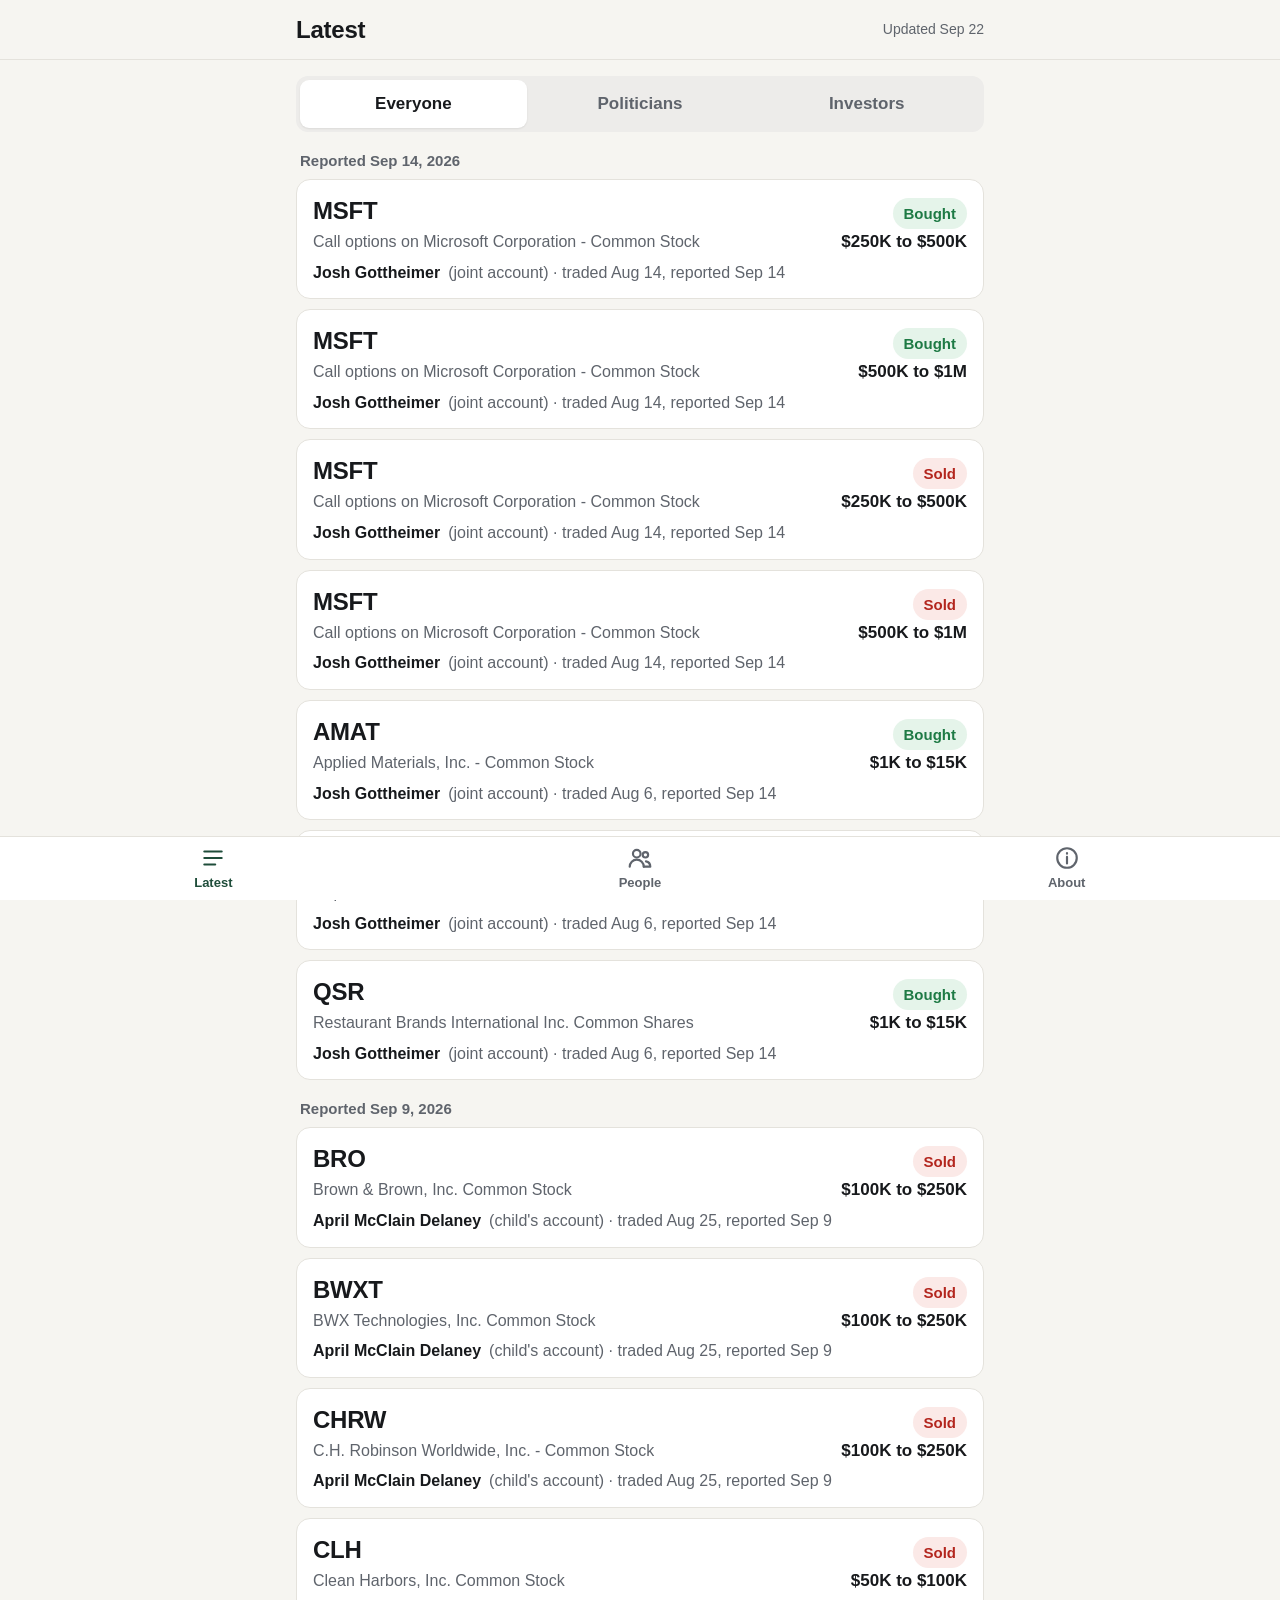
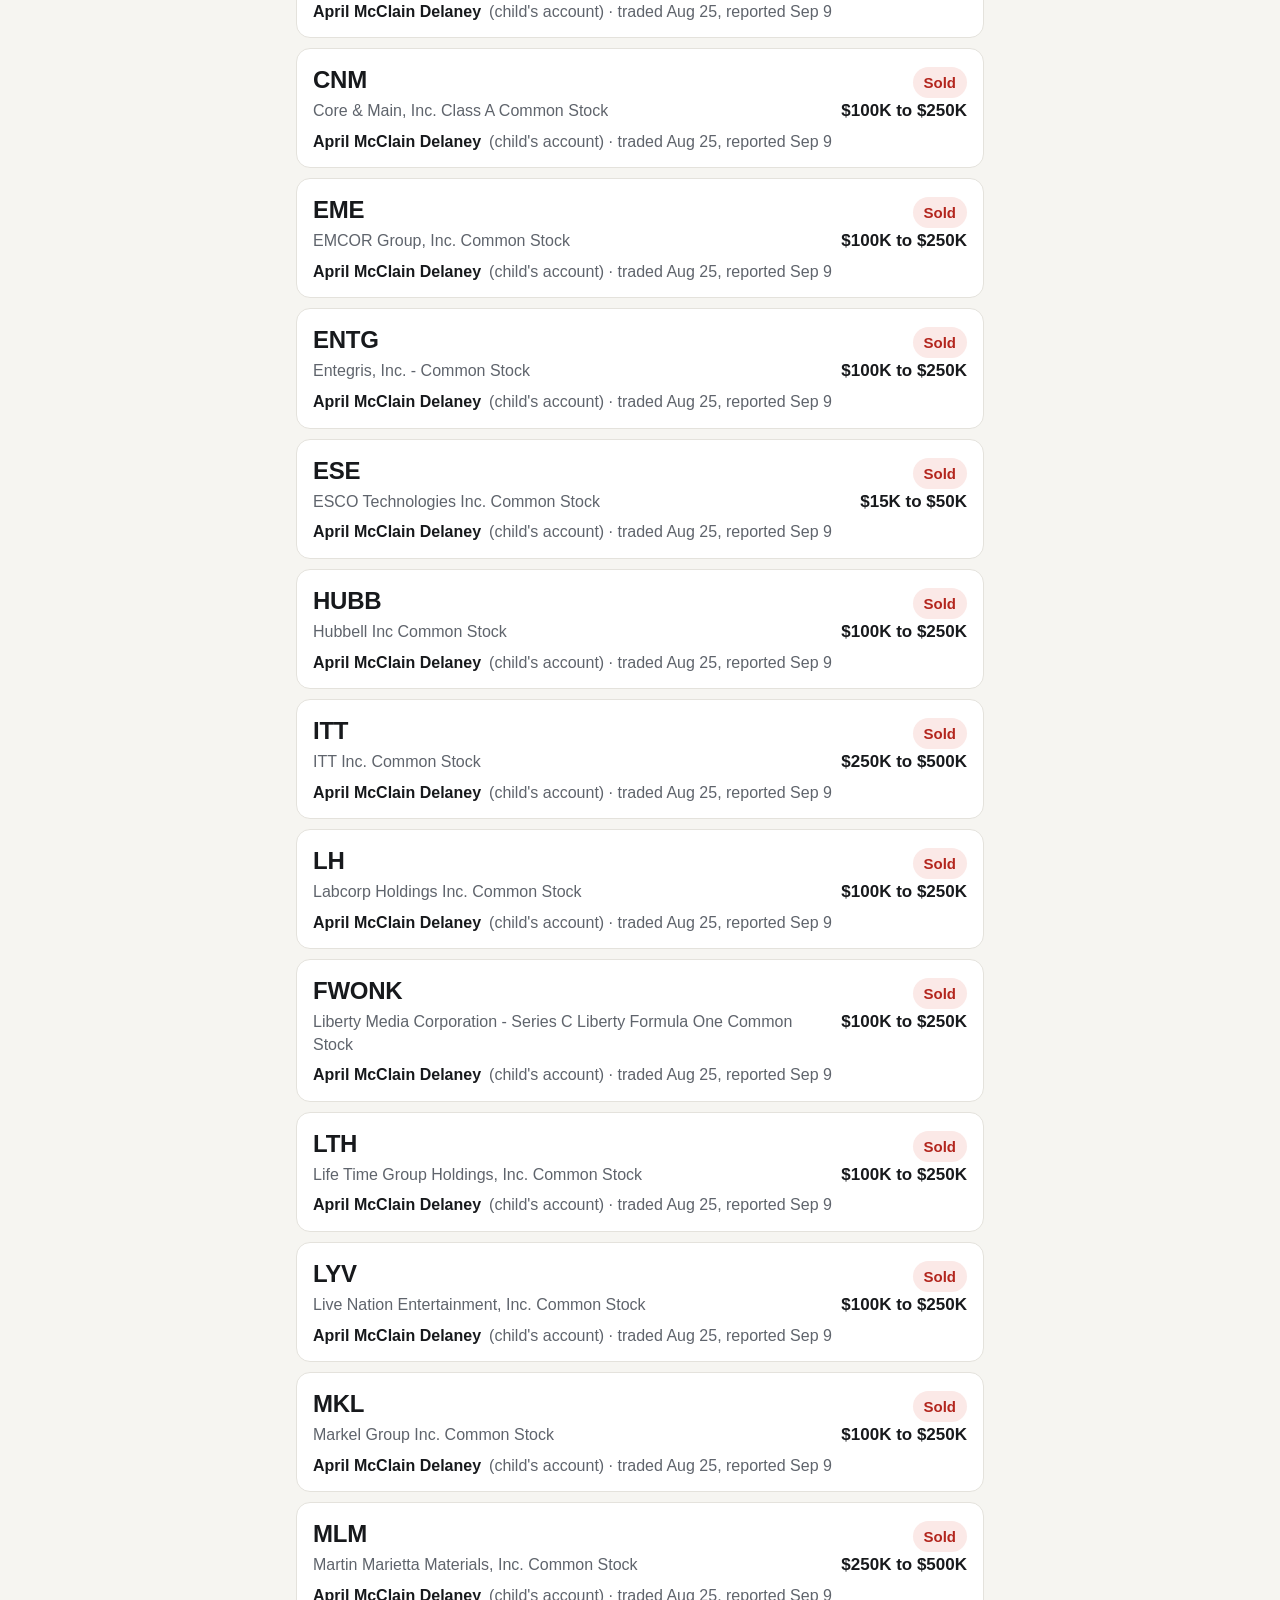
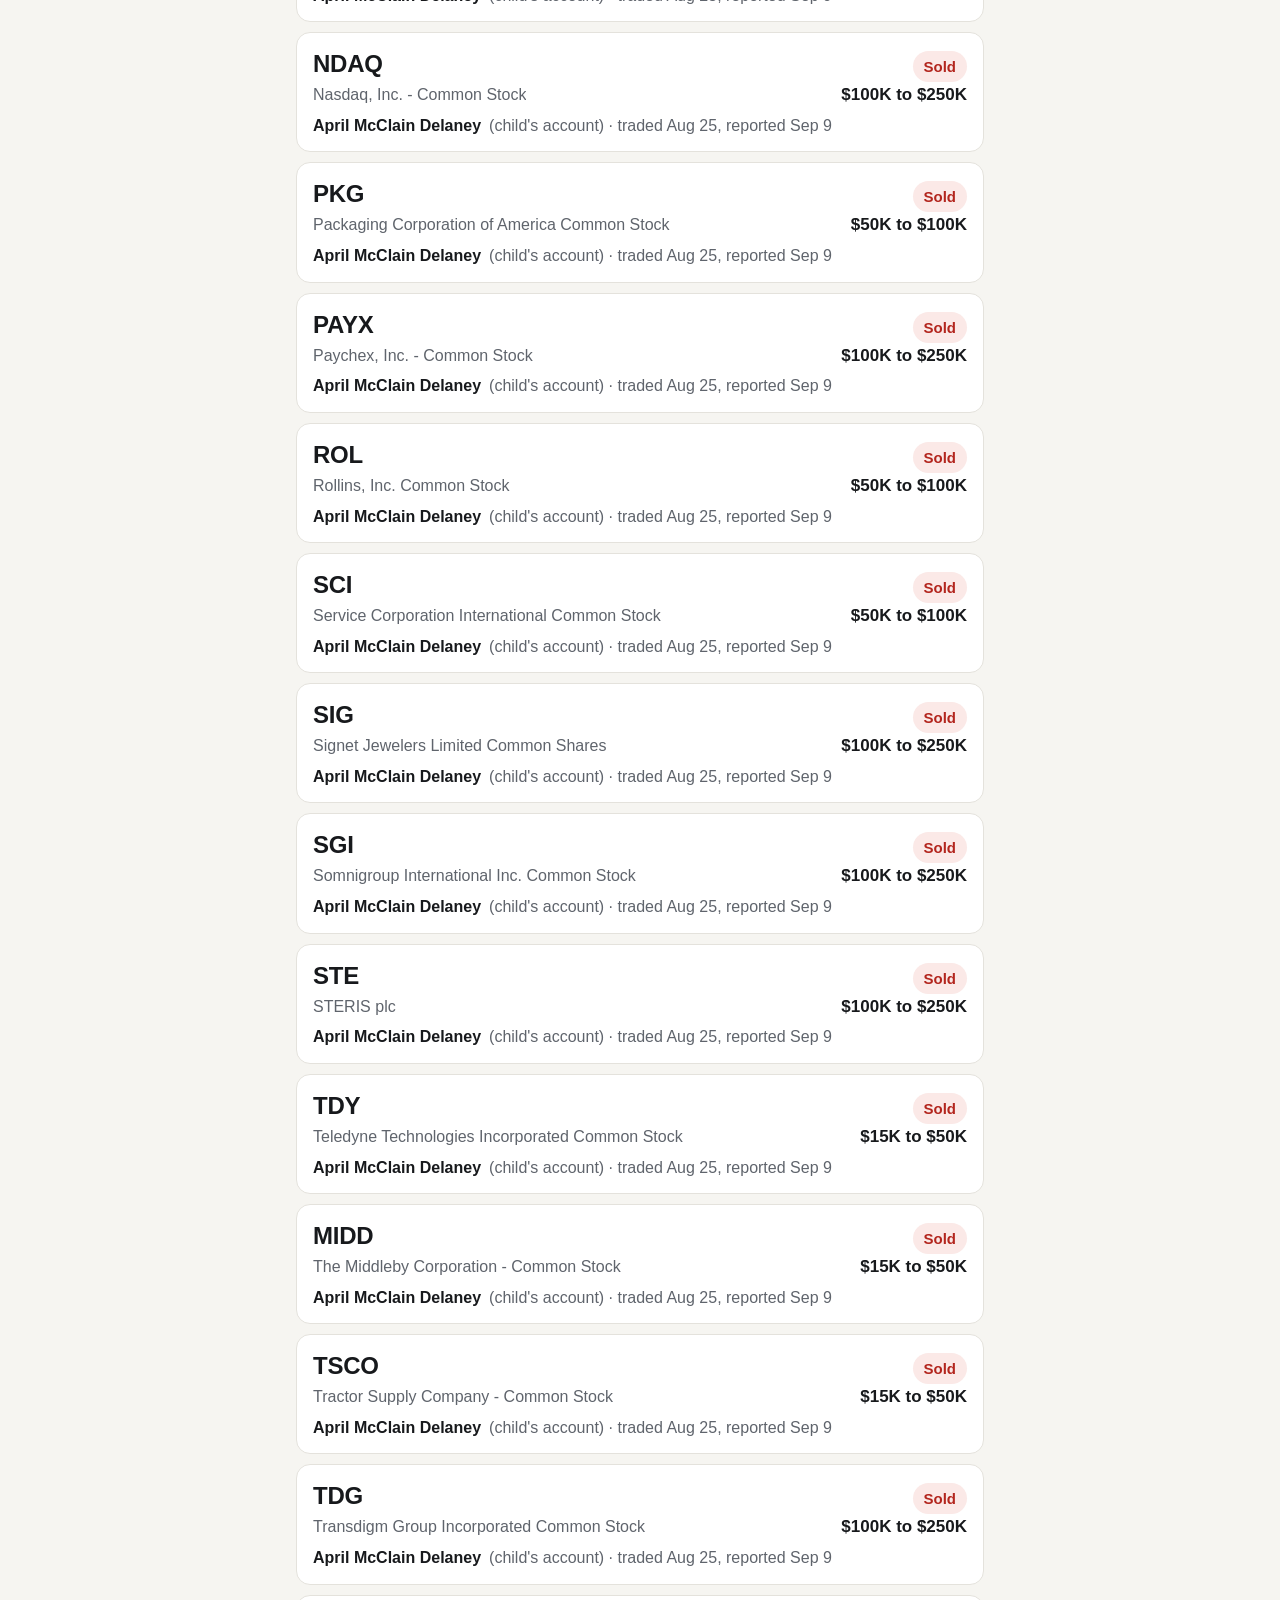
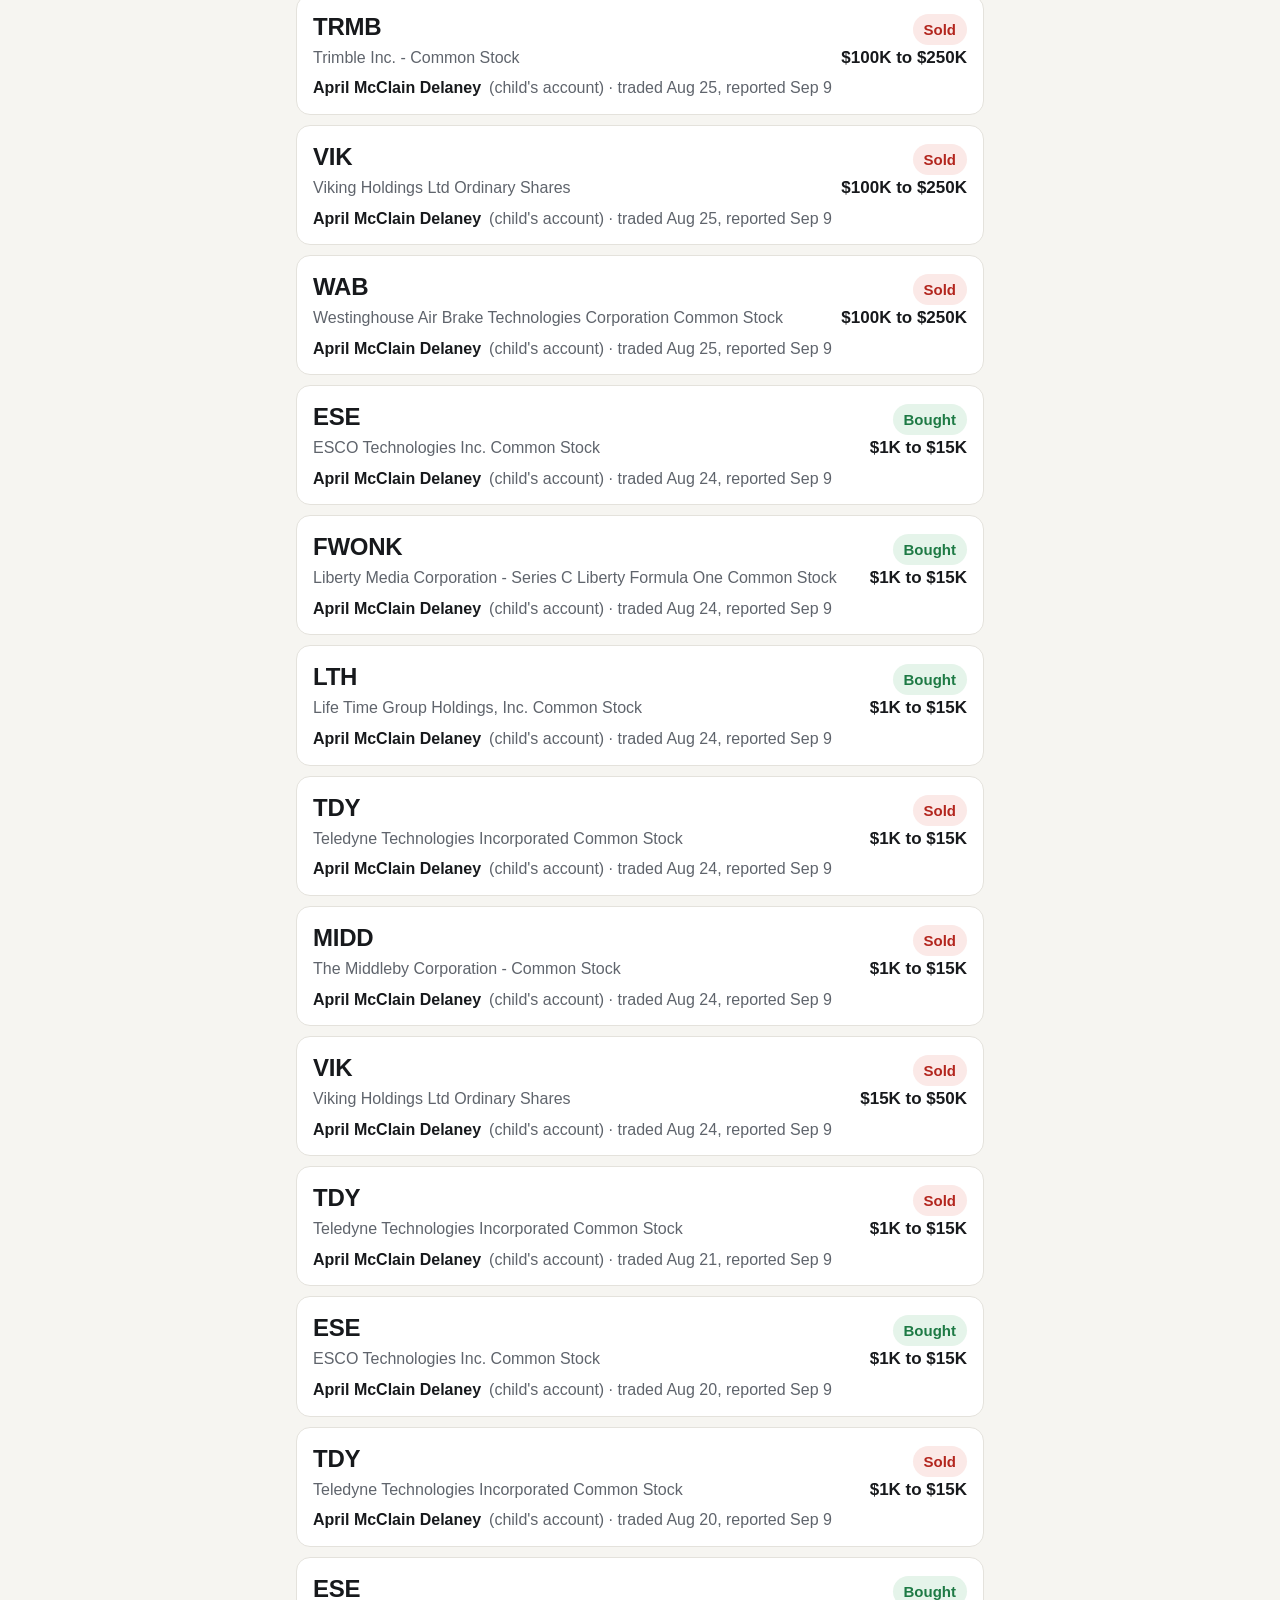
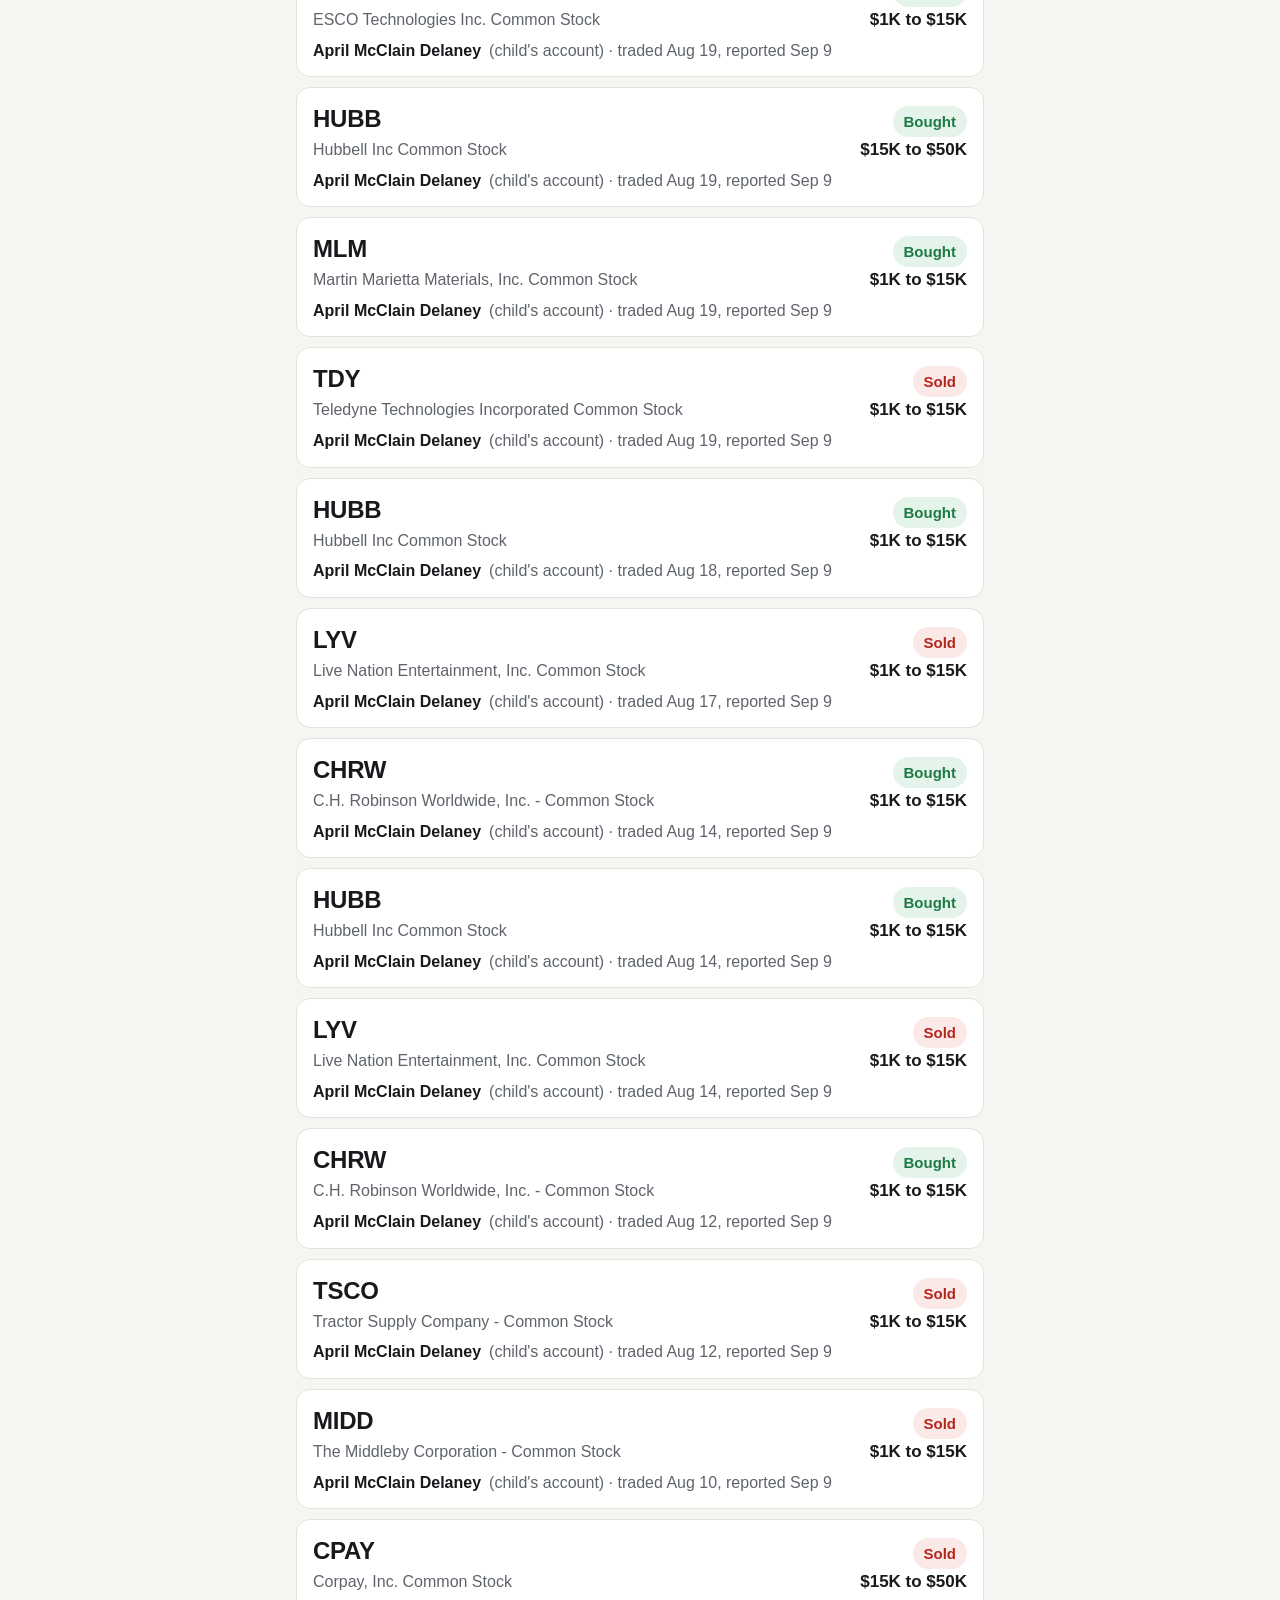
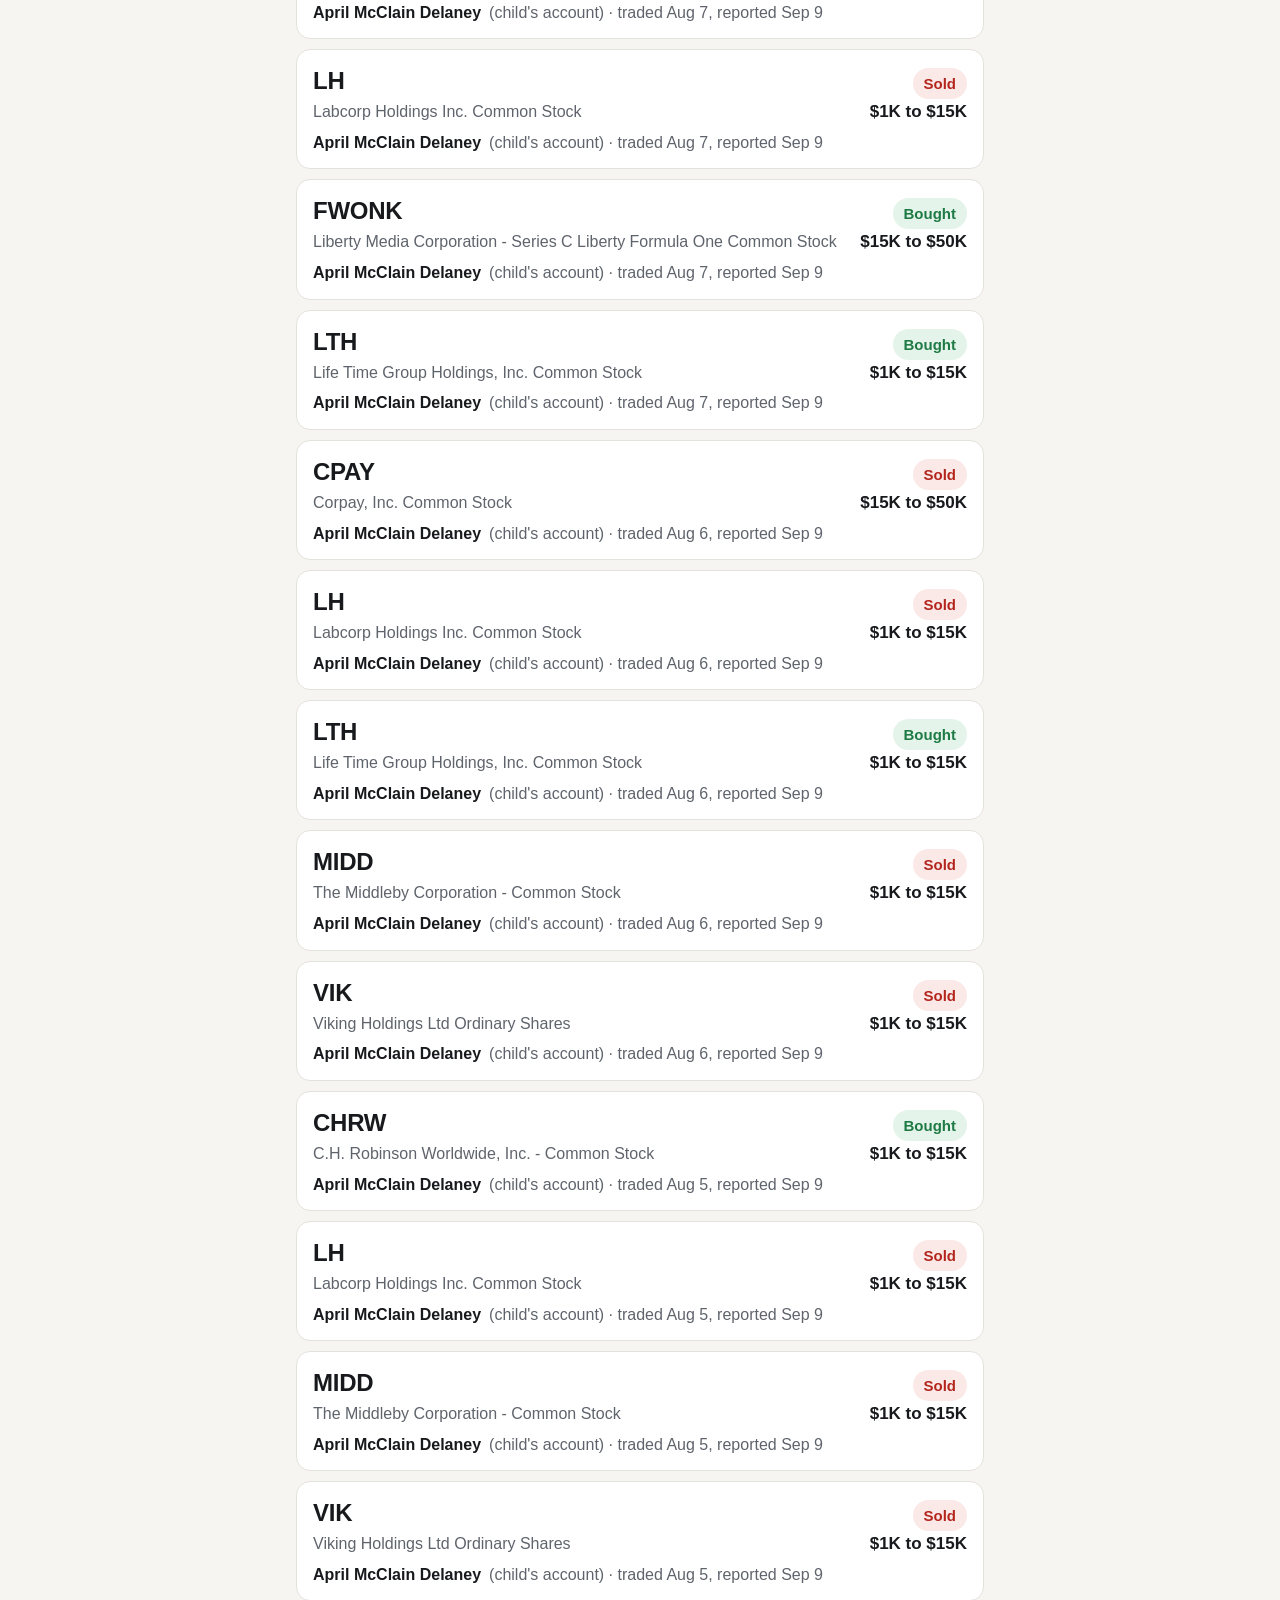
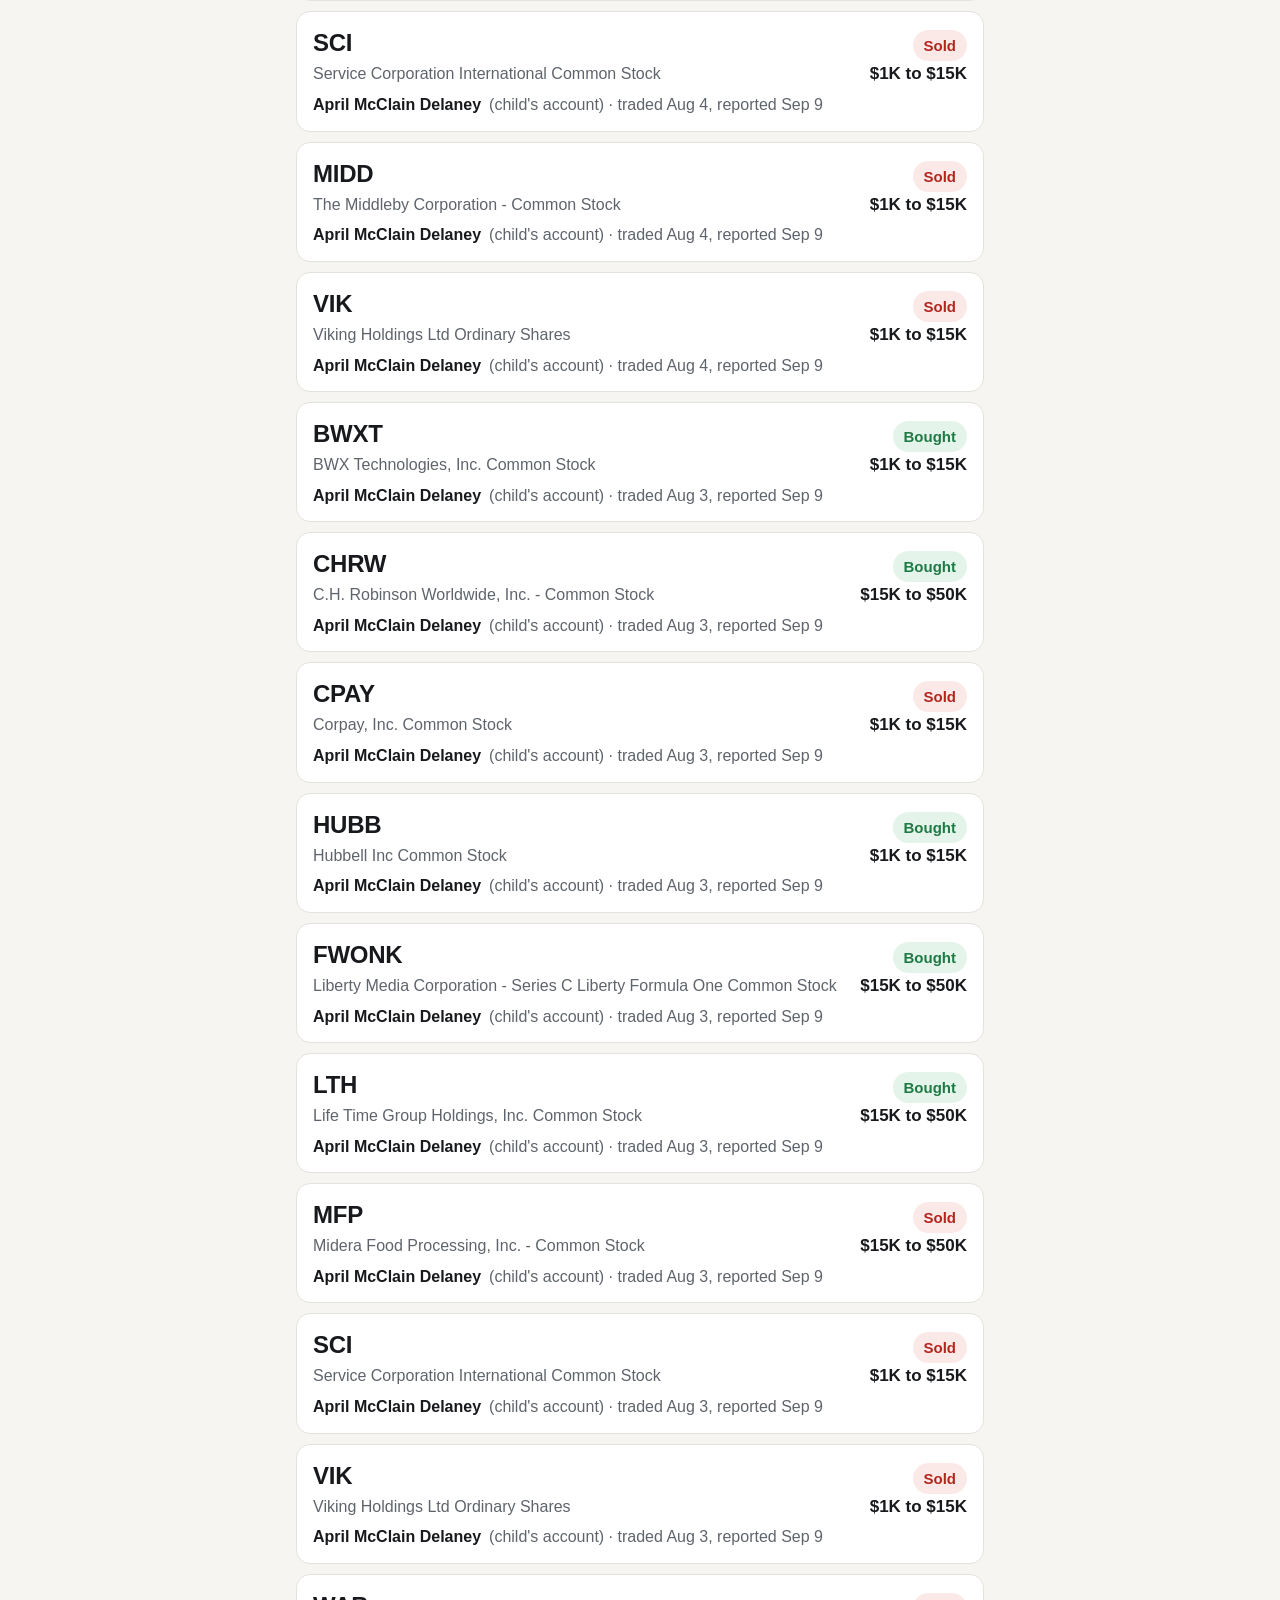
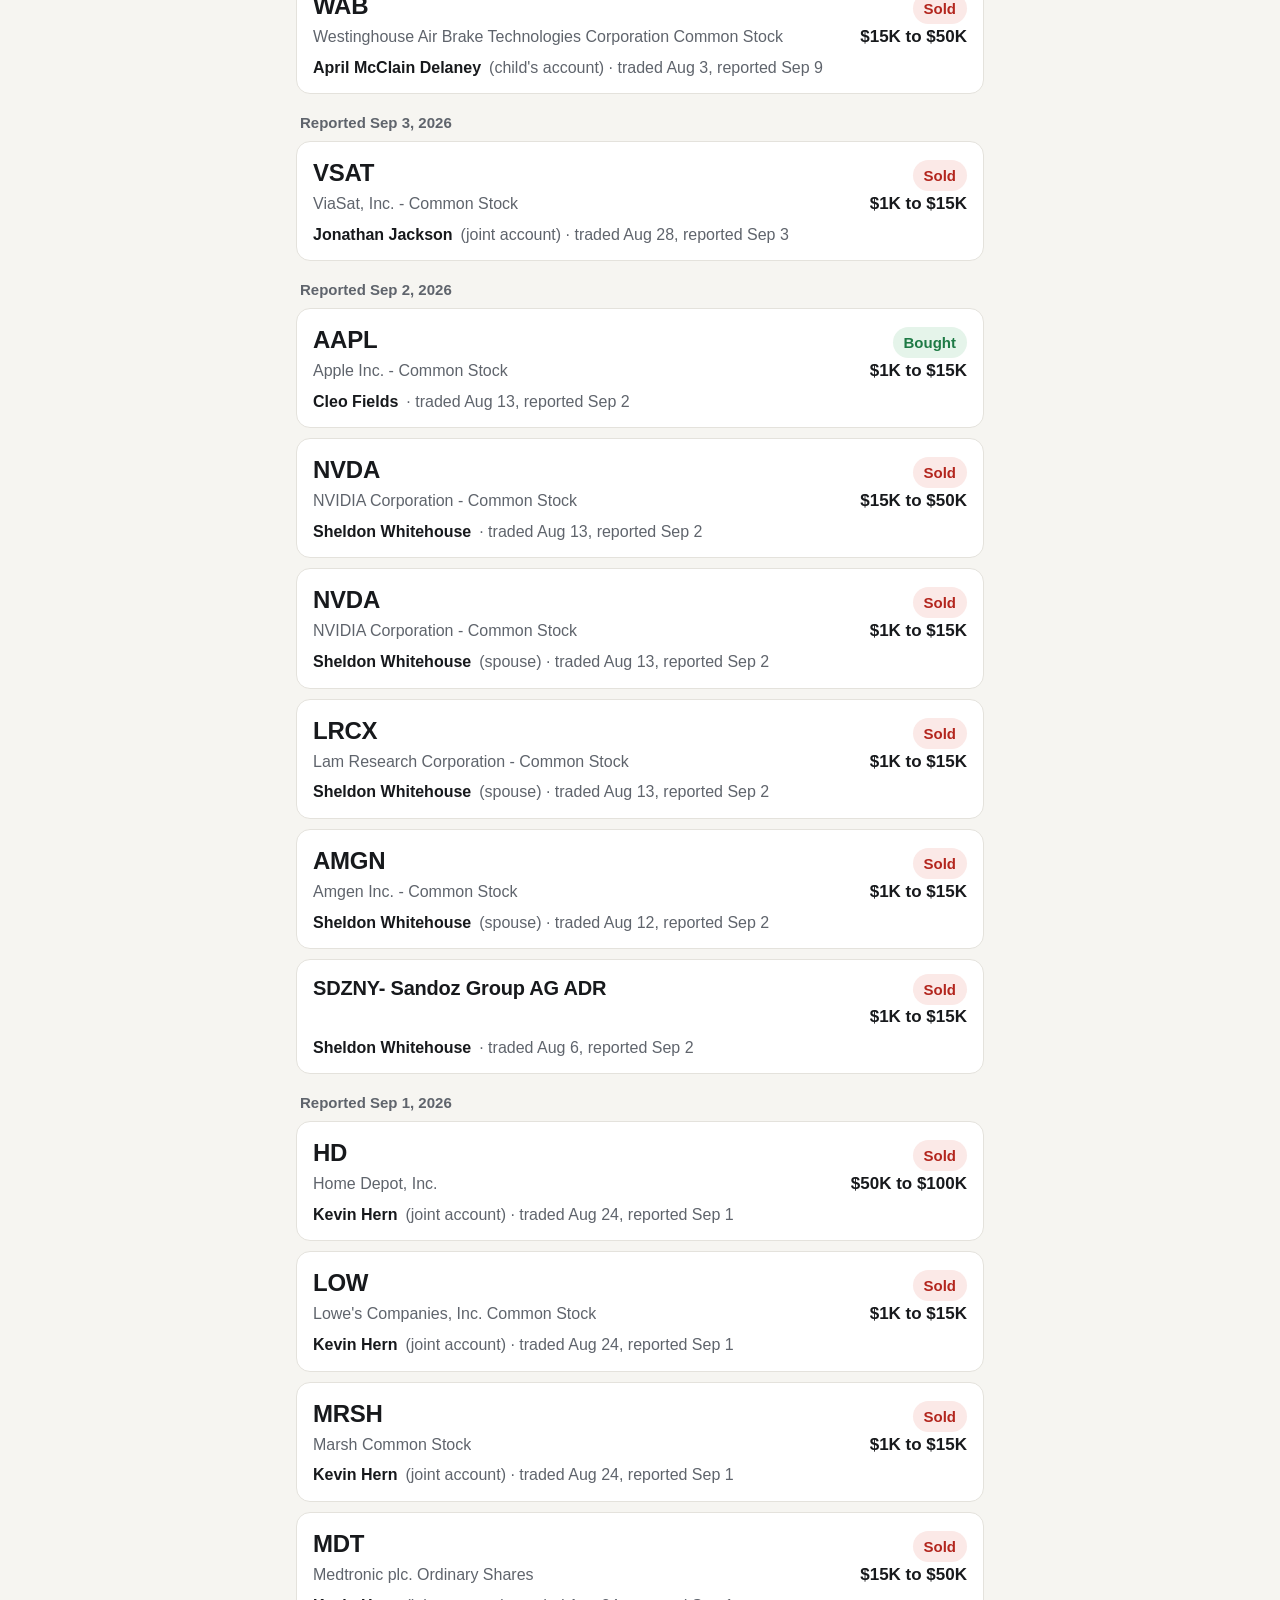
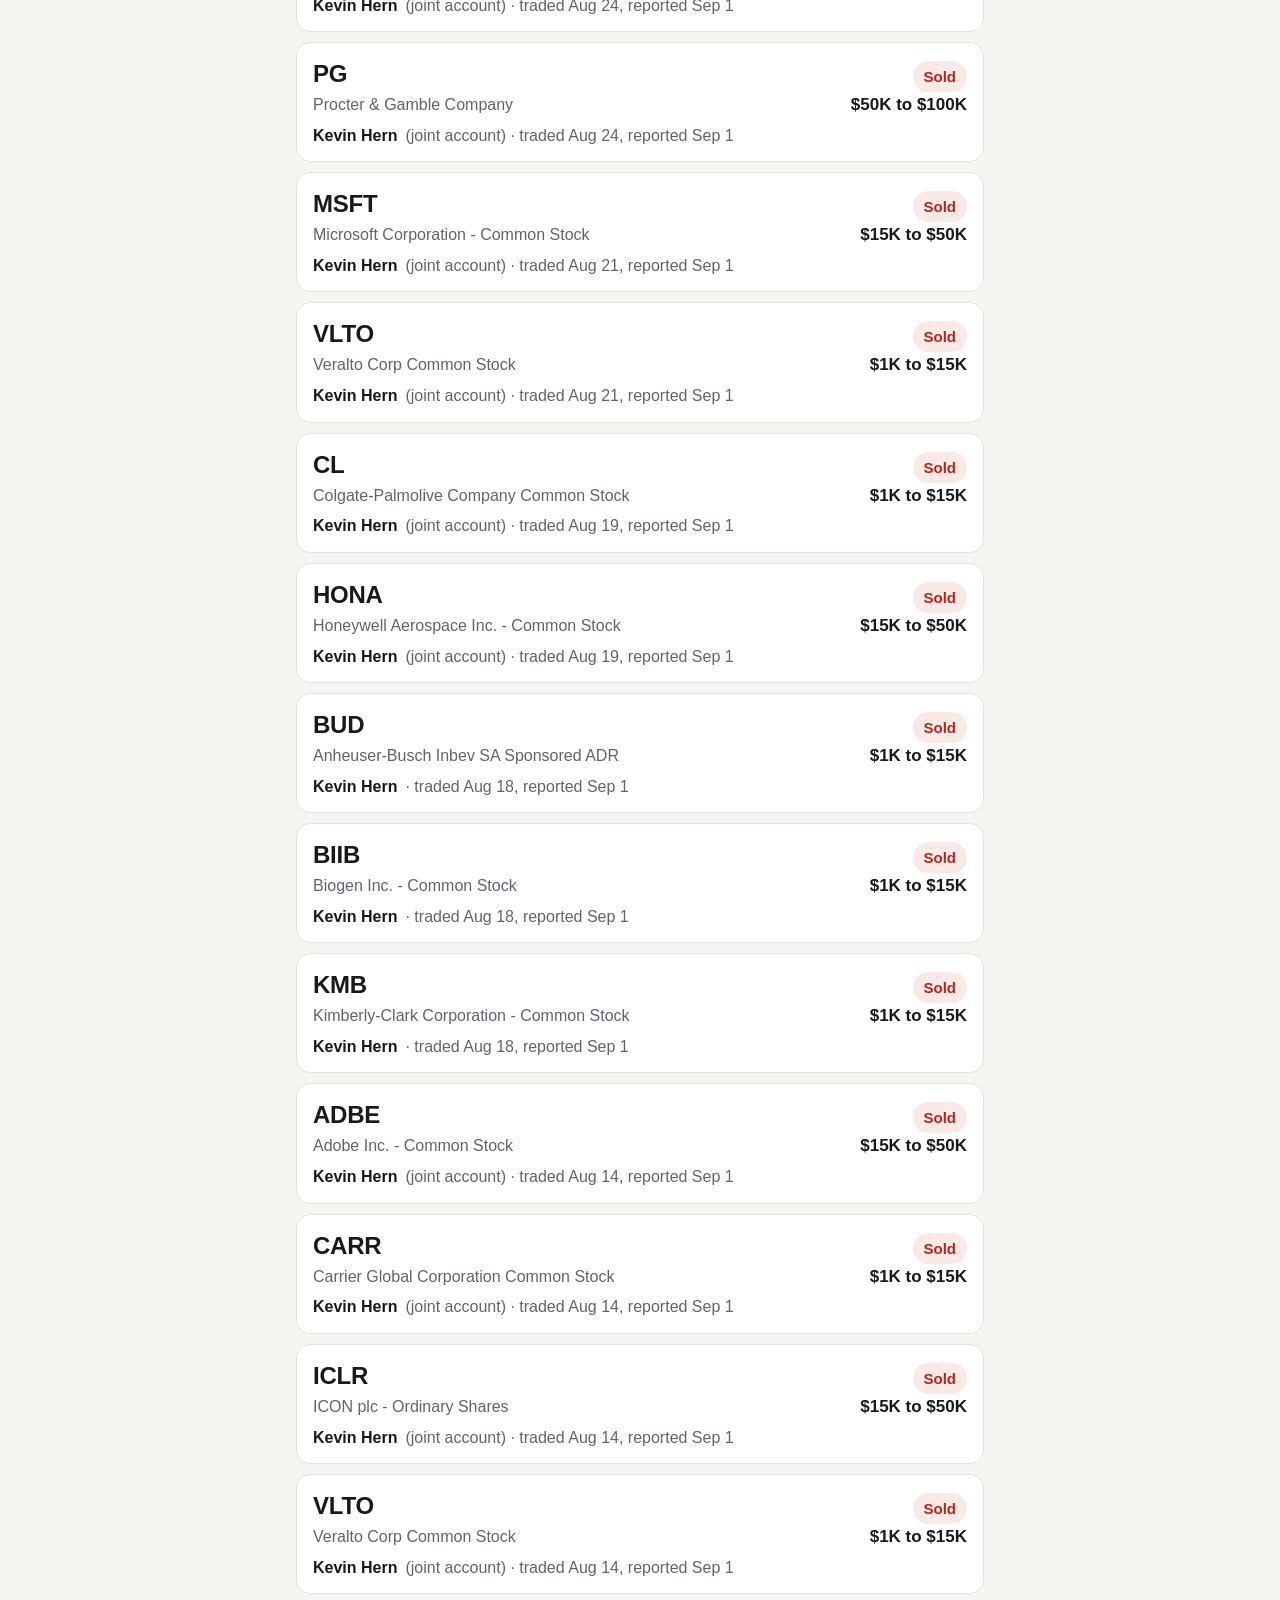
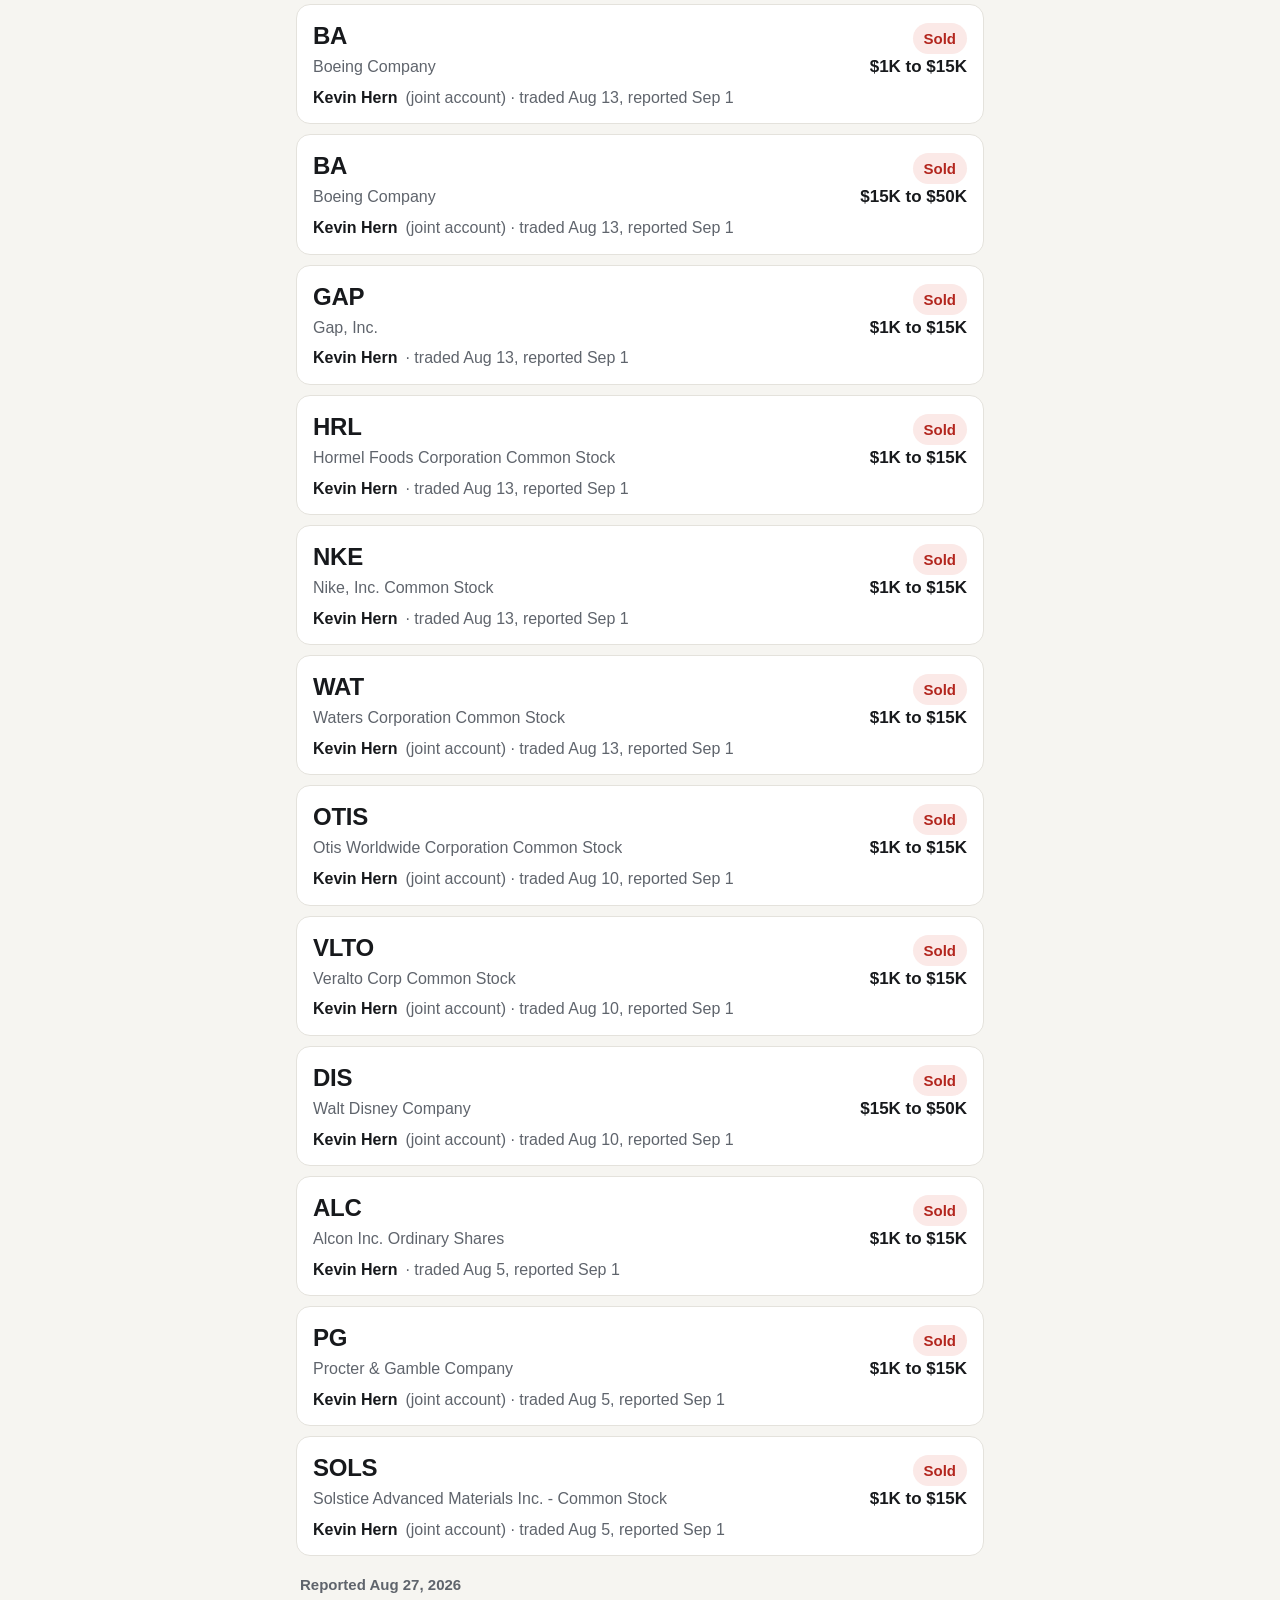
==== web/index.html @ 1409bff0 "Coattails: follow verified investor and congressional trades Pipeline reads three primary sources an" ====
<!doctype html>
<html lang="en">
<head>
<meta charset="utf-8">
<meta name="viewport" content="width=device-width, initial-scale=1, viewport-fit=cover">
<meta name="color-scheme" content="light dark">
<title>Coattails</title>
<link rel="stylesheet" href="styles.css">
</head>
<body>
<header class="top">
  <div class="top-inner">
    <h1 id="title">Latest</h1>
    <div id="updated" class="updated"></div>
  </div>
</header>

<main id="view" class="view"></main>

<nav class="tabs" aria-label="Sections">
  <a href="#latest" data-tab="latest" class="tab">
    <svg viewBox="0 0 24 24" aria-hidden="true"><path d="M4 6h16M4 12h16M4 18h10"/></svg>
    <span>Latest</span>
  </a>
  <a href="#people" data-tab="people" class="tab">
    <svg viewBox="0 0 24 24" aria-hidden="true"><circle cx="9" cy="8" r="3.5"/><path d="M2.5 20a6.5 6.5 0 0 1 13 0"/><circle cx="17" cy="9" r="2.5"/><path d="M15.5 20h6a5 5 0 0 0-4-4.9"/></svg>
    <span>People</span>
  </a>
  <a href="#about" data-tab="about" class="tab">
    <svg viewBox="0 0 24 24" aria-hidden="true"><circle cx="12" cy="12" r="9"/><path d="M12 11v6M12 7.5v.5"/></svg>
    <span>About</span>
  </a>
</nav>

<div id="sheet" class="sheet" hidden>
  <div class="sheet-backdrop" data-close></div>
  <div class="sheet-panel" role="dialog" aria-modal="true">
    <div class="sheet-handle"></div>
    <div id="sheet-body"></div>
  </div>
</div>

<script src="format.js"></script>
<script src="feed.js"></script>
<script src="app.js"></script>
</body>
</html>
---- web/styles.css ----
:root {
  --bg: #f6f5f1;
  --card: #ffffff;
  --ink: #17191c;
  --muted: #5f646c;
  --line: #e4e2dc;
  --accent: #1f4d3a;
  --buy: #1e7a45;
  --buy-bg: #e5f4ea;
  --sell: #b3261e;
  --sell-bg: #fbe9e7;
  --neutral: #5f646c;
  --neutral-bg: #edecea;
  --tab-h: 64px;
  --top-h: 60px;
  color-scheme: light dark;
}
@media (prefers-color-scheme: dark) {
  :root {
    --bg: #121316;
    --card: #1c1e22;
    --ink: #f1f1ee;
    --muted: #a3a7ae;
    --line: #2b2e34;
    --accent: #8fd3b0;
    --buy: #6fd396;
    --buy-bg: #163524;
    --sell: #ff8a80;
    --sell-bg: #3d1f1c;
    --neutral: #a3a7ae;
    --neutral-bg: #2a2d33;
  }
}

* { box-sizing: border-box; }
html, body { margin: 0; padding: 0; }
body {
  background: var(--bg);
  color: var(--ink);
  font: 18px/1.4 -apple-system, "Segoe UI", Roboto, "Helvetica Neue", Arial, sans-serif;
  -webkit-text-size-adjust: 100%;
  padding-bottom: calc(var(--tab-h) + env(safe-area-inset-bottom));
  padding-top: var(--top-h);
}
a { color: inherit; text-decoration: none; }
button { font: inherit; }
h1, h2, h3 { margin: 0; font-weight: 700; letter-spacing: -0.01em; }

/* Top bar */
.top {
  position: fixed; top: 0; left: 0; right: 0; height: var(--top-h);
  background: var(--bg); border-bottom: 1px solid var(--line); z-index: 5;
}
.top-inner { max-width: 720px; margin: 0 auto; padding: 0 16px; height: 100%; display: flex; align-items: center; justify-content: space-between; gap: 12px; }
.top h1 { font-size: 24px; }
.updated { font-size: 14px; color: var(--muted); text-align: right; }
.updated.live { color: var(--buy); }

/* Views */
.view { max-width: 720px; margin: 0 auto; padding: 12px 16px 24px; }
.section-title { font-size: 15px; font-weight: 600; color: var(--muted); text-transform: uppercase; letter-spacing: 0.06em; margin: 22px 0 8px; }
.section-title:first-child { margin-top: 6px; }

/* Segmented filter */
.seg { display: flex; background: var(--neutral-bg); border-radius: 12px; padding: 4px; margin: 4px 0 12px; }
.seg button {
  flex: 1; border: 0; background: transparent; color: var(--muted); border-radius: 9px;
  padding: 12px 6px; font-size: 17px; font-weight: 600; min-height: 48px;
}
.seg button.on { background: var(--card); color: var(--ink); box-shadow: 0 1px 2px rgba(0,0,0,0.08); }

/* Cards */
.card {
  background: var(--card); border: 1px solid var(--line); border-radius: 14px;
  padding: 14px 16px; margin-bottom: 10px; display: block; width: 100%; text-align: left; color: inherit;
}
button.card { cursor: pointer; }
button.card:active { transform: scale(0.995); }
.row { display: flex; justify-content: space-between; align-items: baseline; gap: 12px; }
.ticker { font-size: 24px; font-weight: 800; letter-spacing: -0.01em; }
.ticker.small { font-size: 20px; }
.name { color: var(--muted); font-size: 16px; margin-top: 2px; overflow: hidden; text-overflow: ellipsis; display: -webkit-box; -webkit-line-clamp: 2; -webkit-box-orient: vertical; }
.who { margin-top: 8px; font-size: 16px; color: var(--muted); display: flex; align-items: center; gap: 8px; flex-wrap: wrap; }
.who b { color: var(--ink); font-weight: 600; }
.pill {
  display: inline-block; padding: 5px 11px; border-radius: 999px; font-size: 15px; font-weight: 700; white-space: nowrap;
  background: var(--neutral-bg); color: var(--neutral);
}
.pill.buy { background: var(--buy-bg); color: var(--buy); }
.pill.sell { background: var(--sell-bg); color: var(--sell); }
.amount { font-size: 17px; font-weight: 600; white-space: nowrap; }
.day { font-size: 15px; font-weight: 600; color: var(--muted); margin: 18px 4px 8px; }
.day:first-child { margin-top: 2px; }
.empty { color: var(--muted); padding: 40px 12px; text-align: center; font-size: 18px; }

/* People */
.person {
  display: flex; align-items: center; gap: 14px; padding: 12px 14px;
}
.avatar {
  width: 52px; height: 52px; border-radius: 50%; flex: none; display: grid; place-items: center;
  font-weight: 800; font-size: 19px; background: var(--accent); color: #fff;
}
.avatar.pol { background: #3b4a8f; }
.person .txt { min-width: 0; flex: 1; }
.person .n { font-size: 19px; font-weight: 700; }
.person .s { font-size: 15px; color: var(--muted); margin-top: 2px; }
.chev { color: var(--muted); flex: none; font-size: 22px; }

.hero { padding: 6px 2px 14px; }
.hero .n { font-size: 26px; font-weight: 800; }
.hero .s { color: var(--muted); font-size: 16px; margin-top: 4px; }
.hero .why { margin-top: 10px; font-size: 17px; }
.back { display: inline-flex; align-items: center; gap: 6px; font-size: 17px; font-weight: 600; color: var(--accent); padding: 10px 0; min-height: 44px; }

.holding { display: grid; grid-template-columns: 1fr auto; gap: 4px 12px; padding: 12px 16px; background: var(--card); border: 1px solid var(--line); border-radius: 14px; margin-bottom: 8px; }
.holding .bar { grid-column: 1 / -1; height: 6px; background: var(--neutral-bg); border-radius: 3px; overflow: hidden; }
.holding .bar i { display: block; height: 100%; background: var(--accent); }
.holding .w { font-weight: 700; font-size: 18px; }

/* Sheet */
.sheet { position: fixed; inset: 0; z-index: 20; }
.sheet-backdrop { position: absolute; inset: 0; background: rgba(0,0,0,0.45); }
.sheet-panel {
  position: absolute; left: 0; right: 0; bottom: 0; max-height: 88vh; overflow: auto;
  background: var(--card); border-radius: 20px 20px 0 0; padding: 8px 20px calc(24px + env(safe-area-inset-bottom));
  max-width: 720px; margin: 0 auto;
}
.sheet-handle { width: 44px; height: 5px; background: var(--line); border-radius: 3px; margin: 6px auto 14px; }
.sheet .ticker { font-size: 30px; }
.sheet .name { font-size: 18px; -webkit-line-clamp: 4; }
.kv { display: grid; grid-template-columns: 1fr 1.4fr; gap: 10px 14px; margin: 18px 0; font-size: 17px; }
.kv dt { color: var(--muted); }
.kv dd { margin: 0; font-weight: 600; }
.btn {
  display: flex; align-items: center; justify-content: center; gap: 8px; width: 100%; min-height: 54px;
  border-radius: 14px; border: 0; font-size: 18px; font-weight: 700; margin-top: 10px;
  background: var(--accent); color: #fff; cursor: pointer;
}
.btn.secondary { background: var(--neutral-bg); color: var(--ink); }
.note { font-size: 15px; color: var(--muted); margin-top: 14px; line-height: 1.45; }

/* About */
.prose p { margin: 0 0 14px; font-size: 18px; }
.prose h2 { font-size: 20px; margin: 24px 0 8px; }
.prose ul { padding-left: 22px; margin: 0 0 14px; }
.prose li { margin-bottom: 8px; }

/* Tabs */
.tabs {
  position: fixed; left: 0; right: 0; bottom: 0; height: calc(var(--tab-h) + env(safe-area-inset-bottom));
  padding-bottom: env(safe-area-inset-bottom);
  background: var(--card); border-top: 1px solid var(--line); display: flex; z-index: 10;
}
.tab {
  flex: 1; display: flex; flex-direction: column; align-items: center; justify-content: center; gap: 3px;
  color: var(--muted); font-size: 13px; font-weight: 600;
}
.tab svg { width: 26px; height: 26px; fill: none; stroke: currentColor; stroke-width: 2; stroke-linecap: round; stroke-linejoin: round; }
.tab.on { color: var(--accent); }

@media (min-width: 720px) {
  body { font-size: 18px; }
}
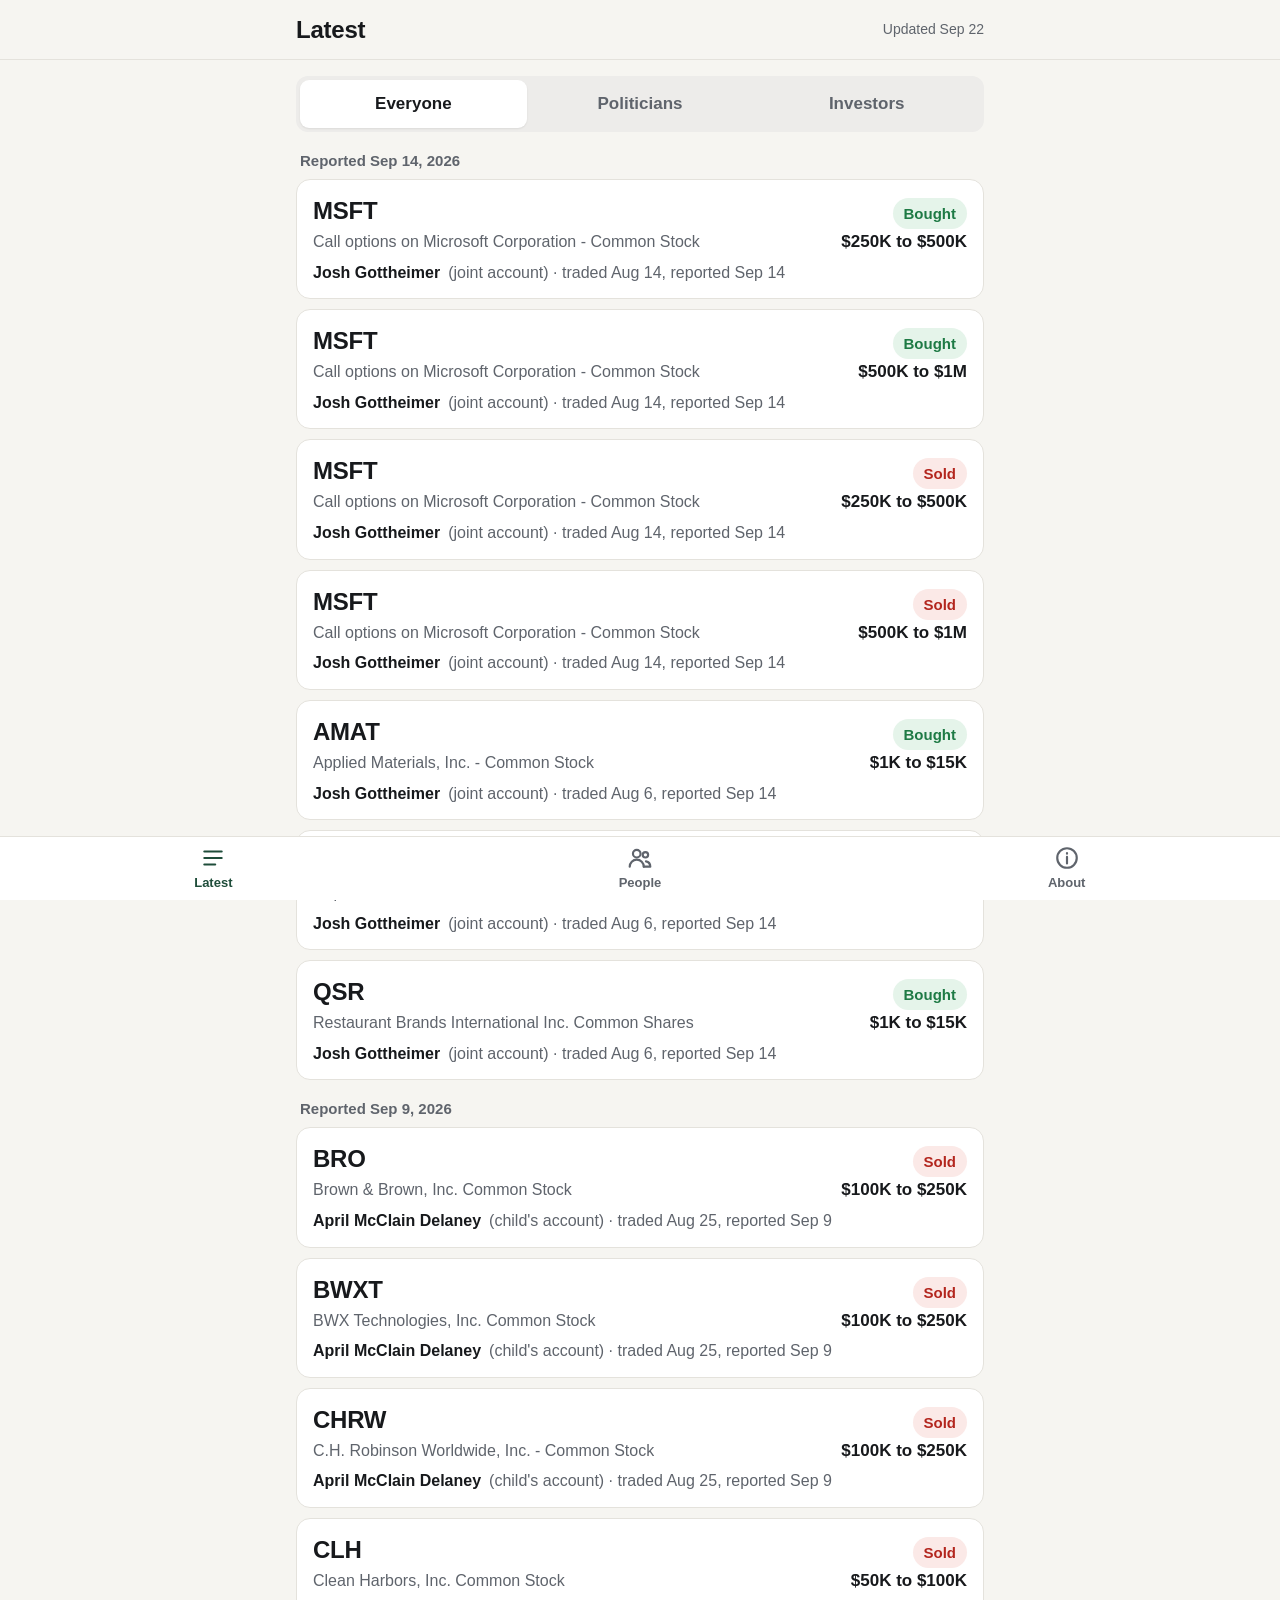
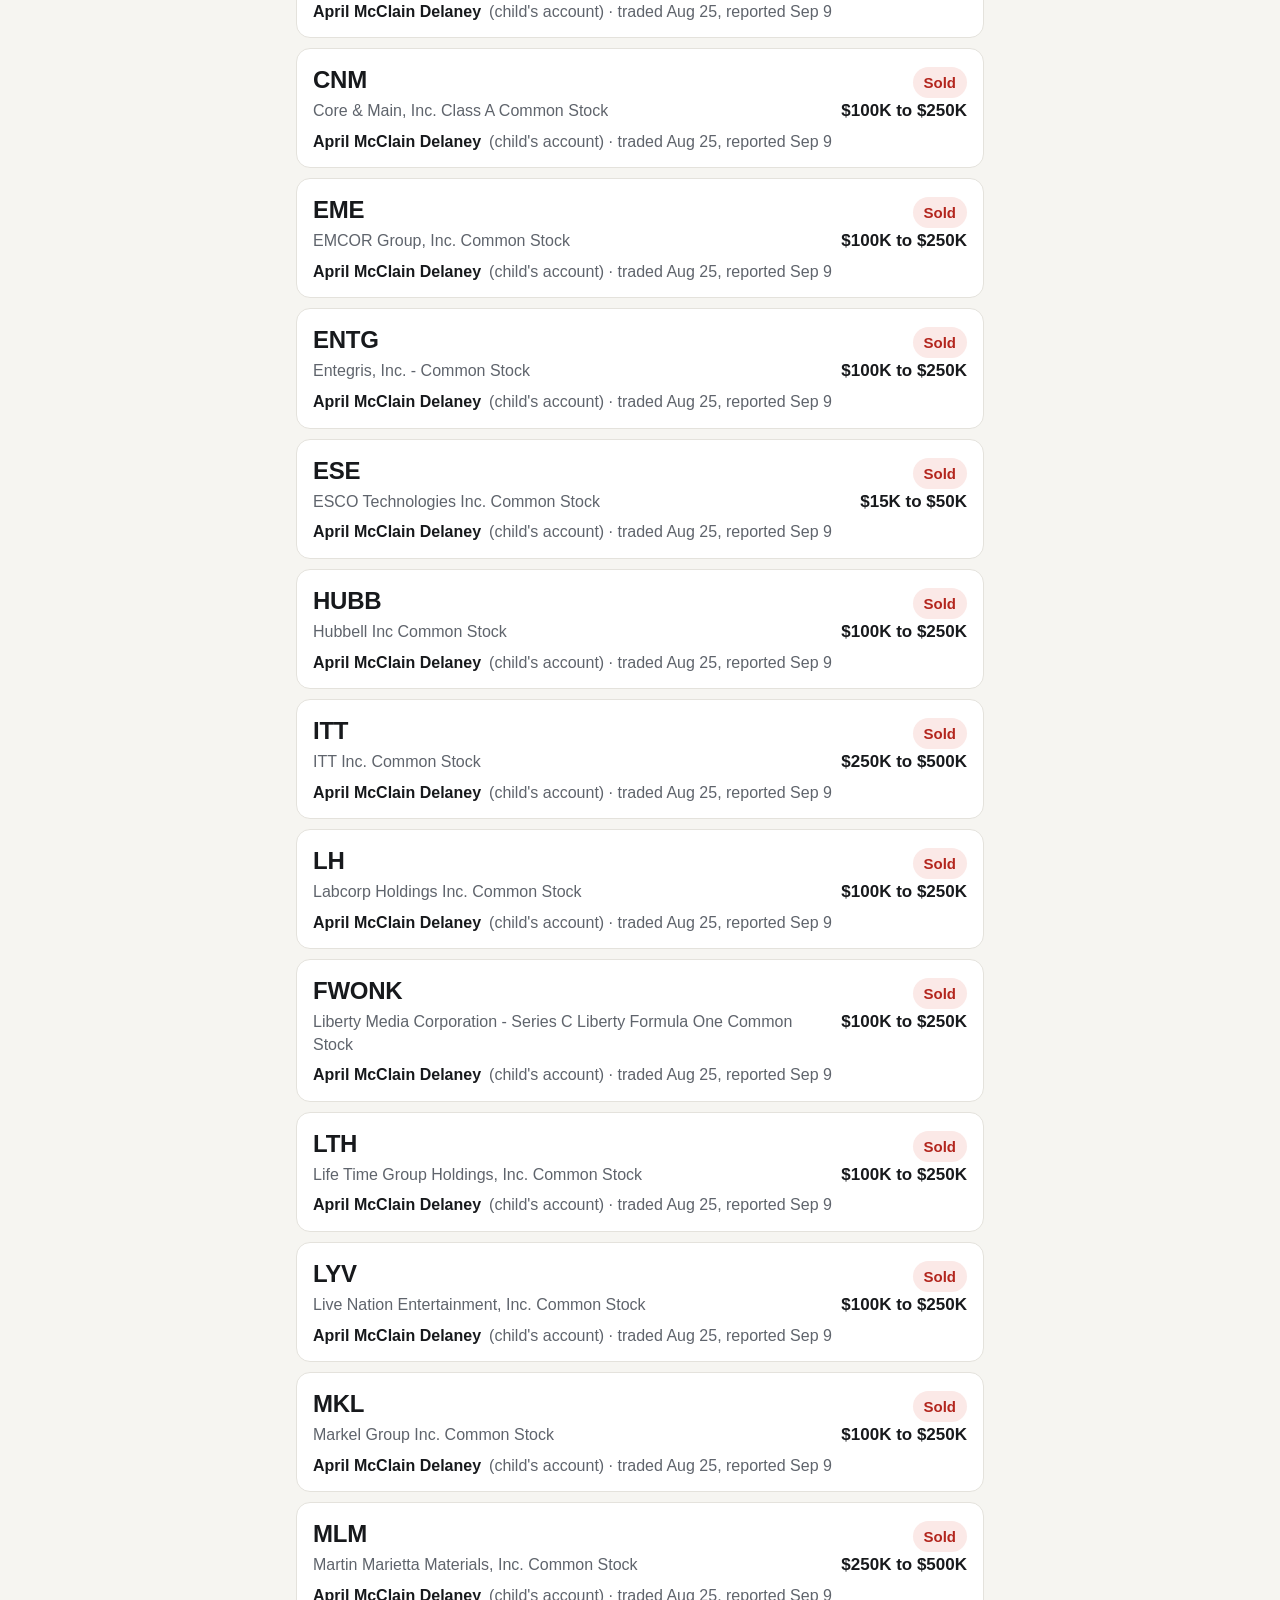
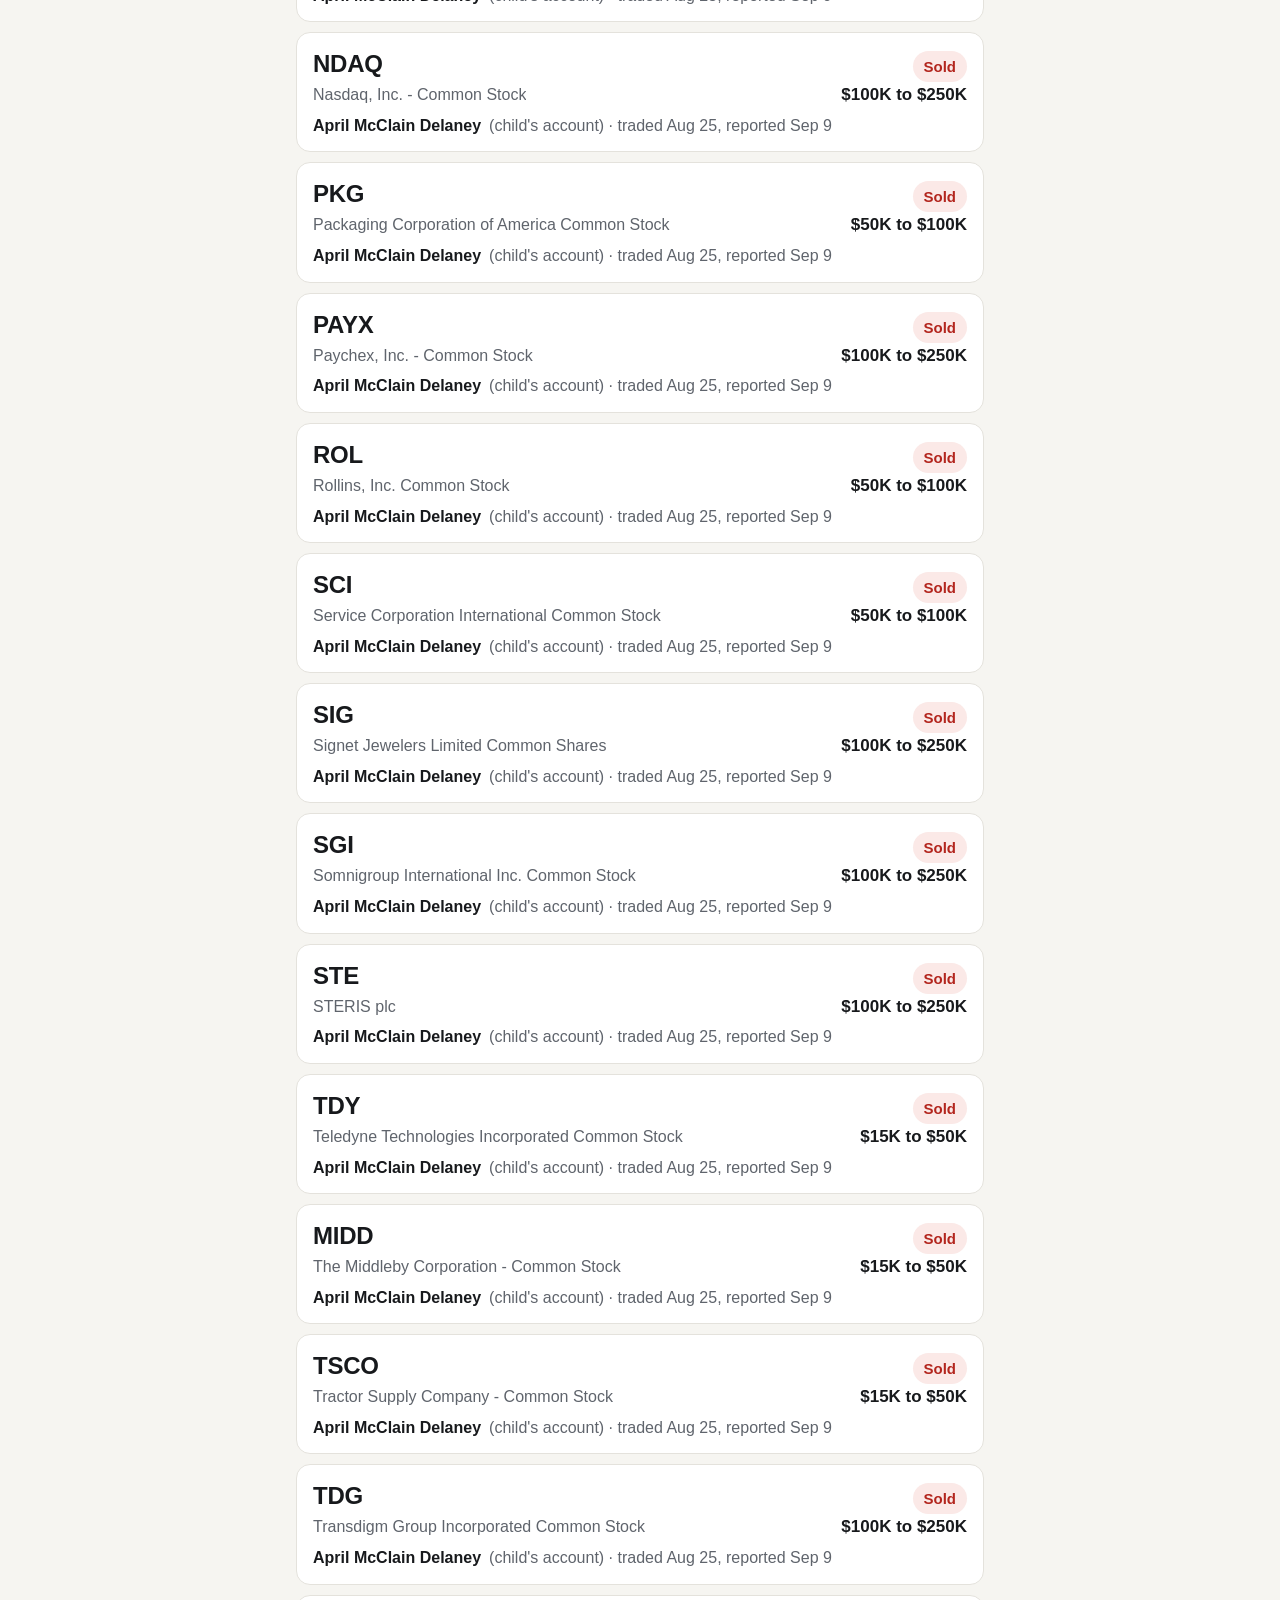
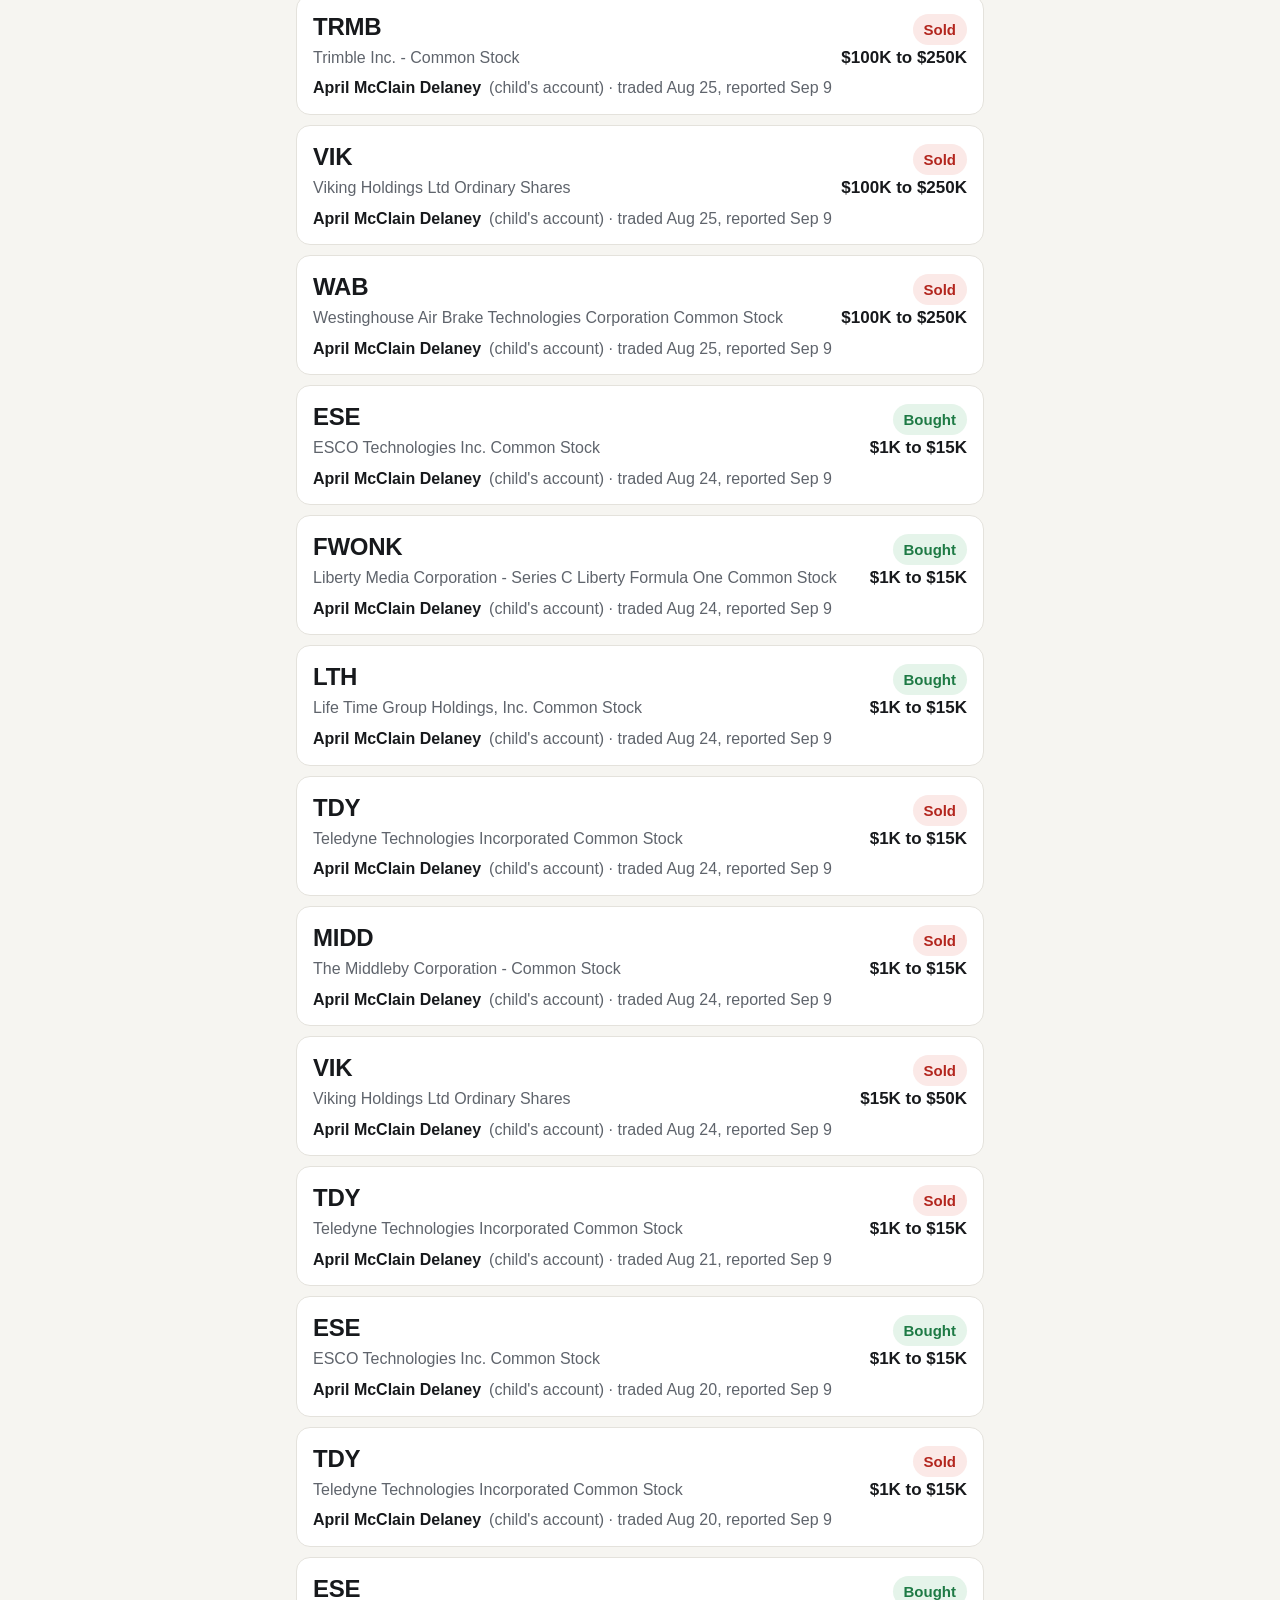
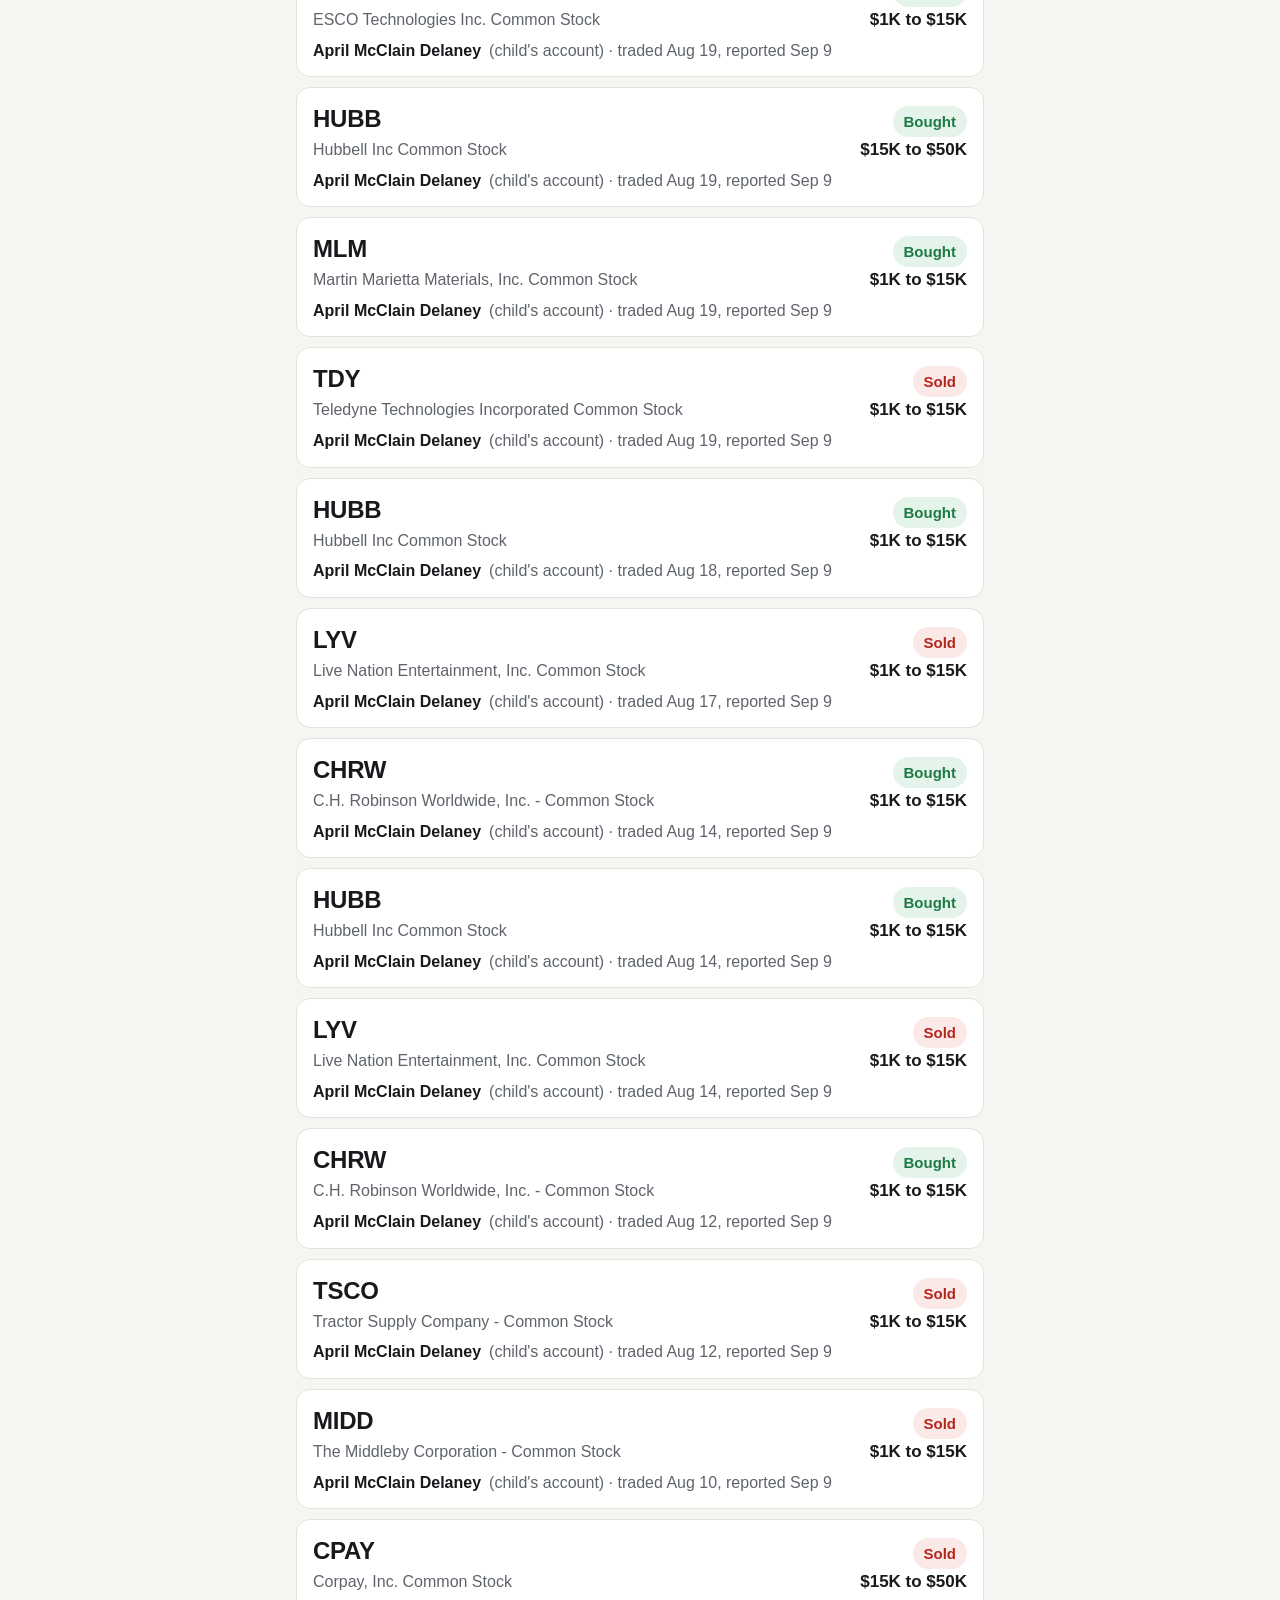
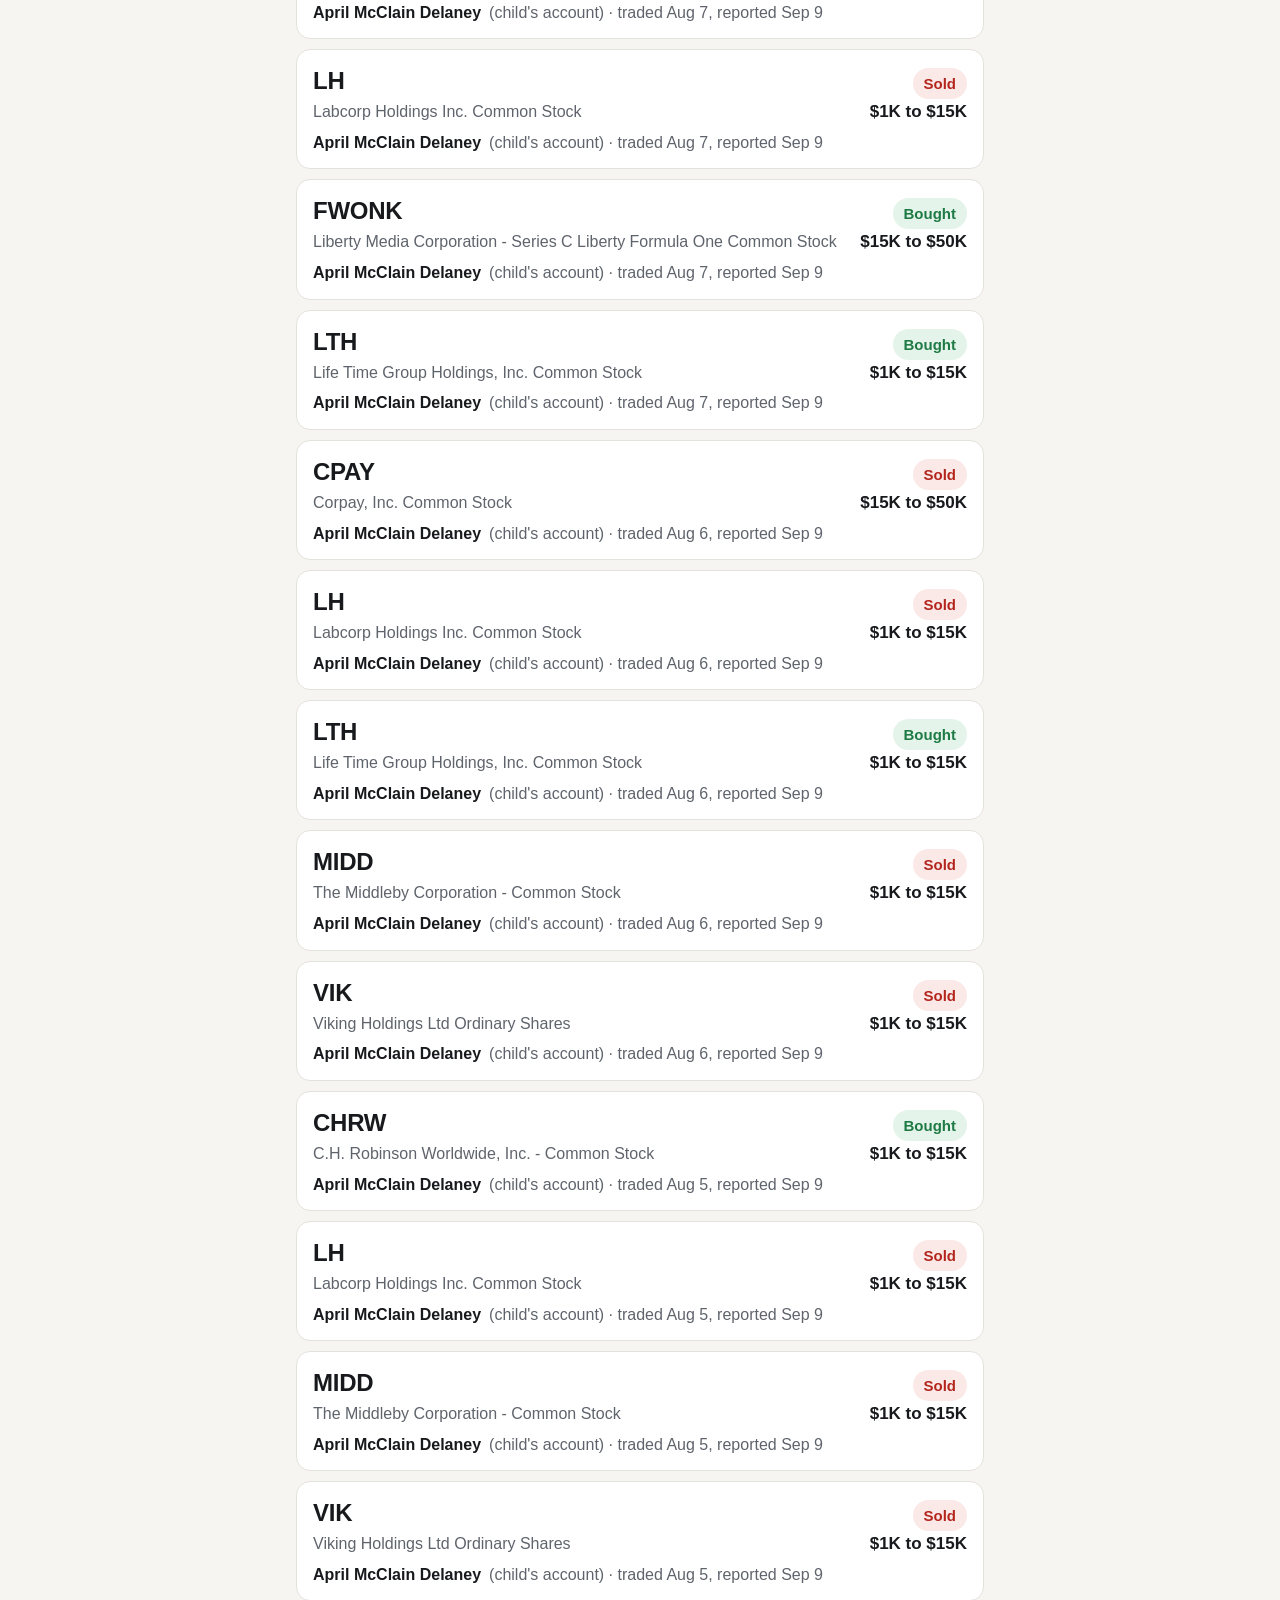
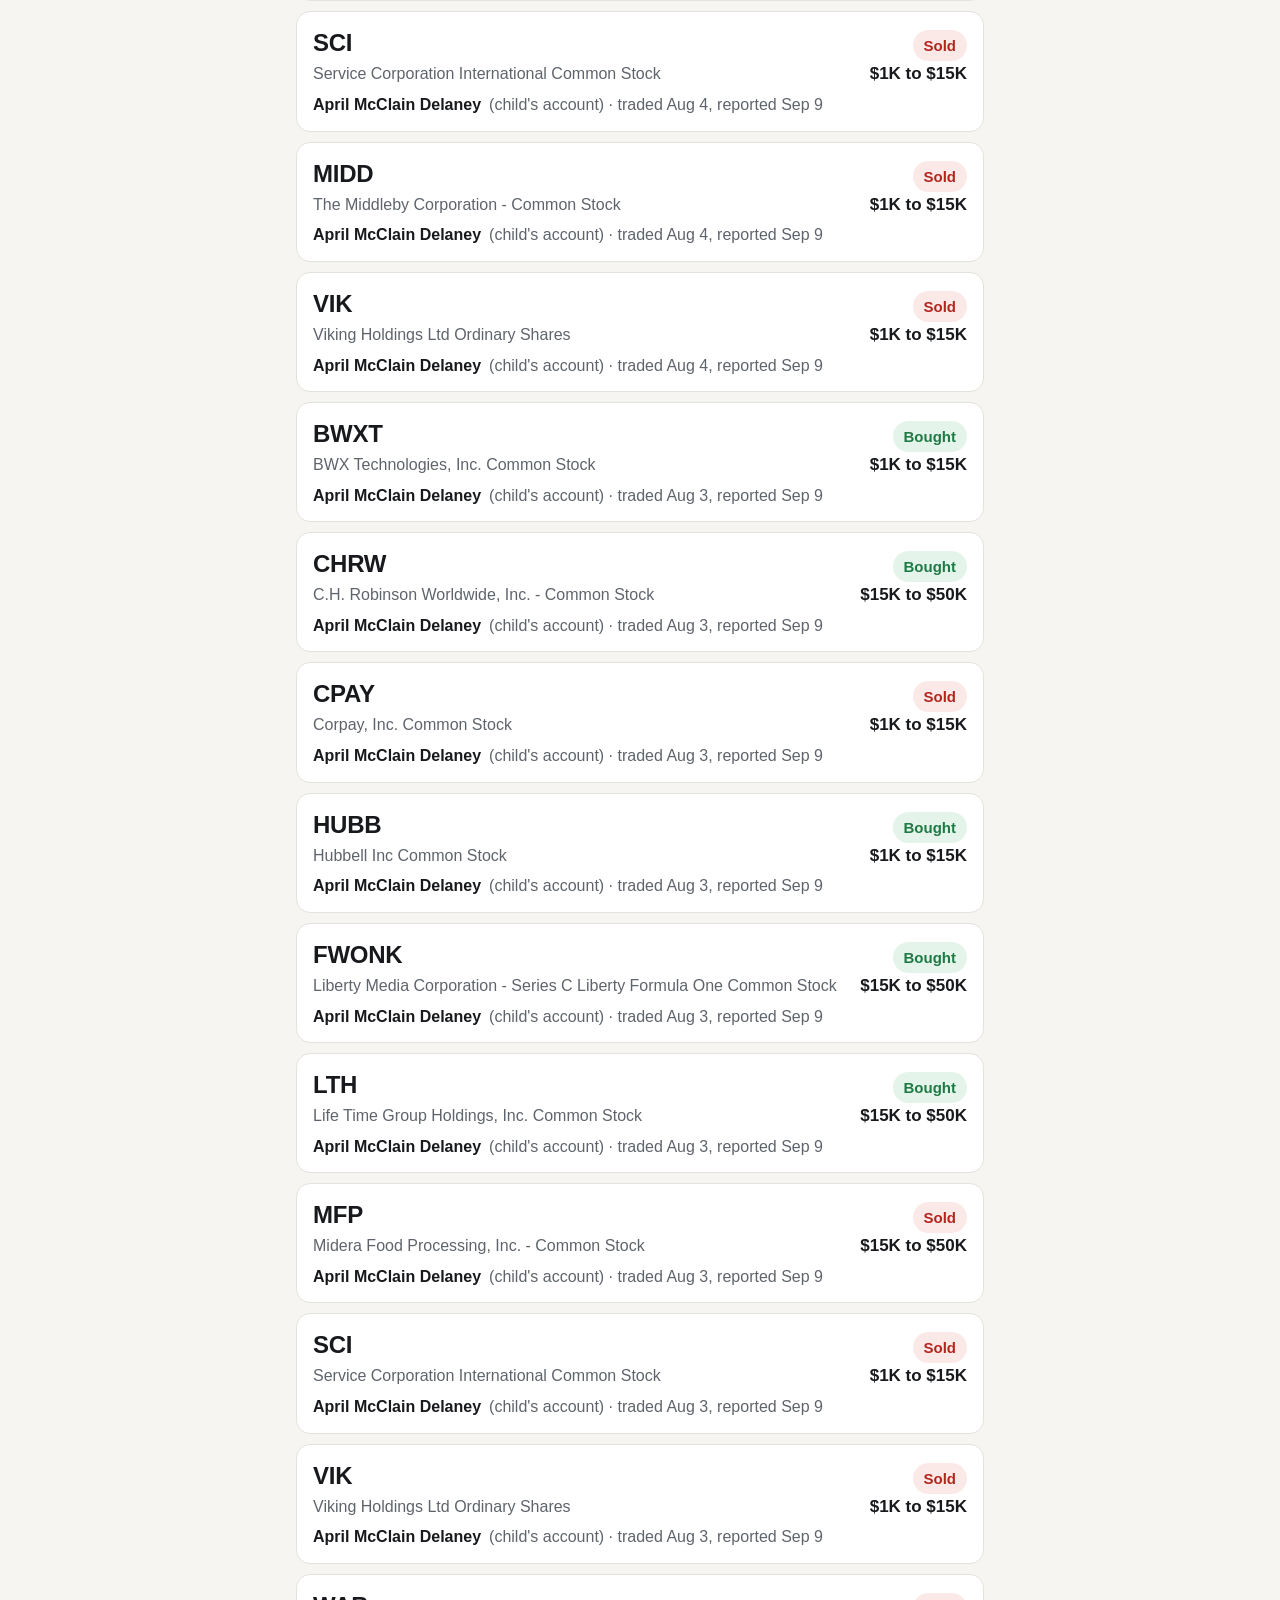
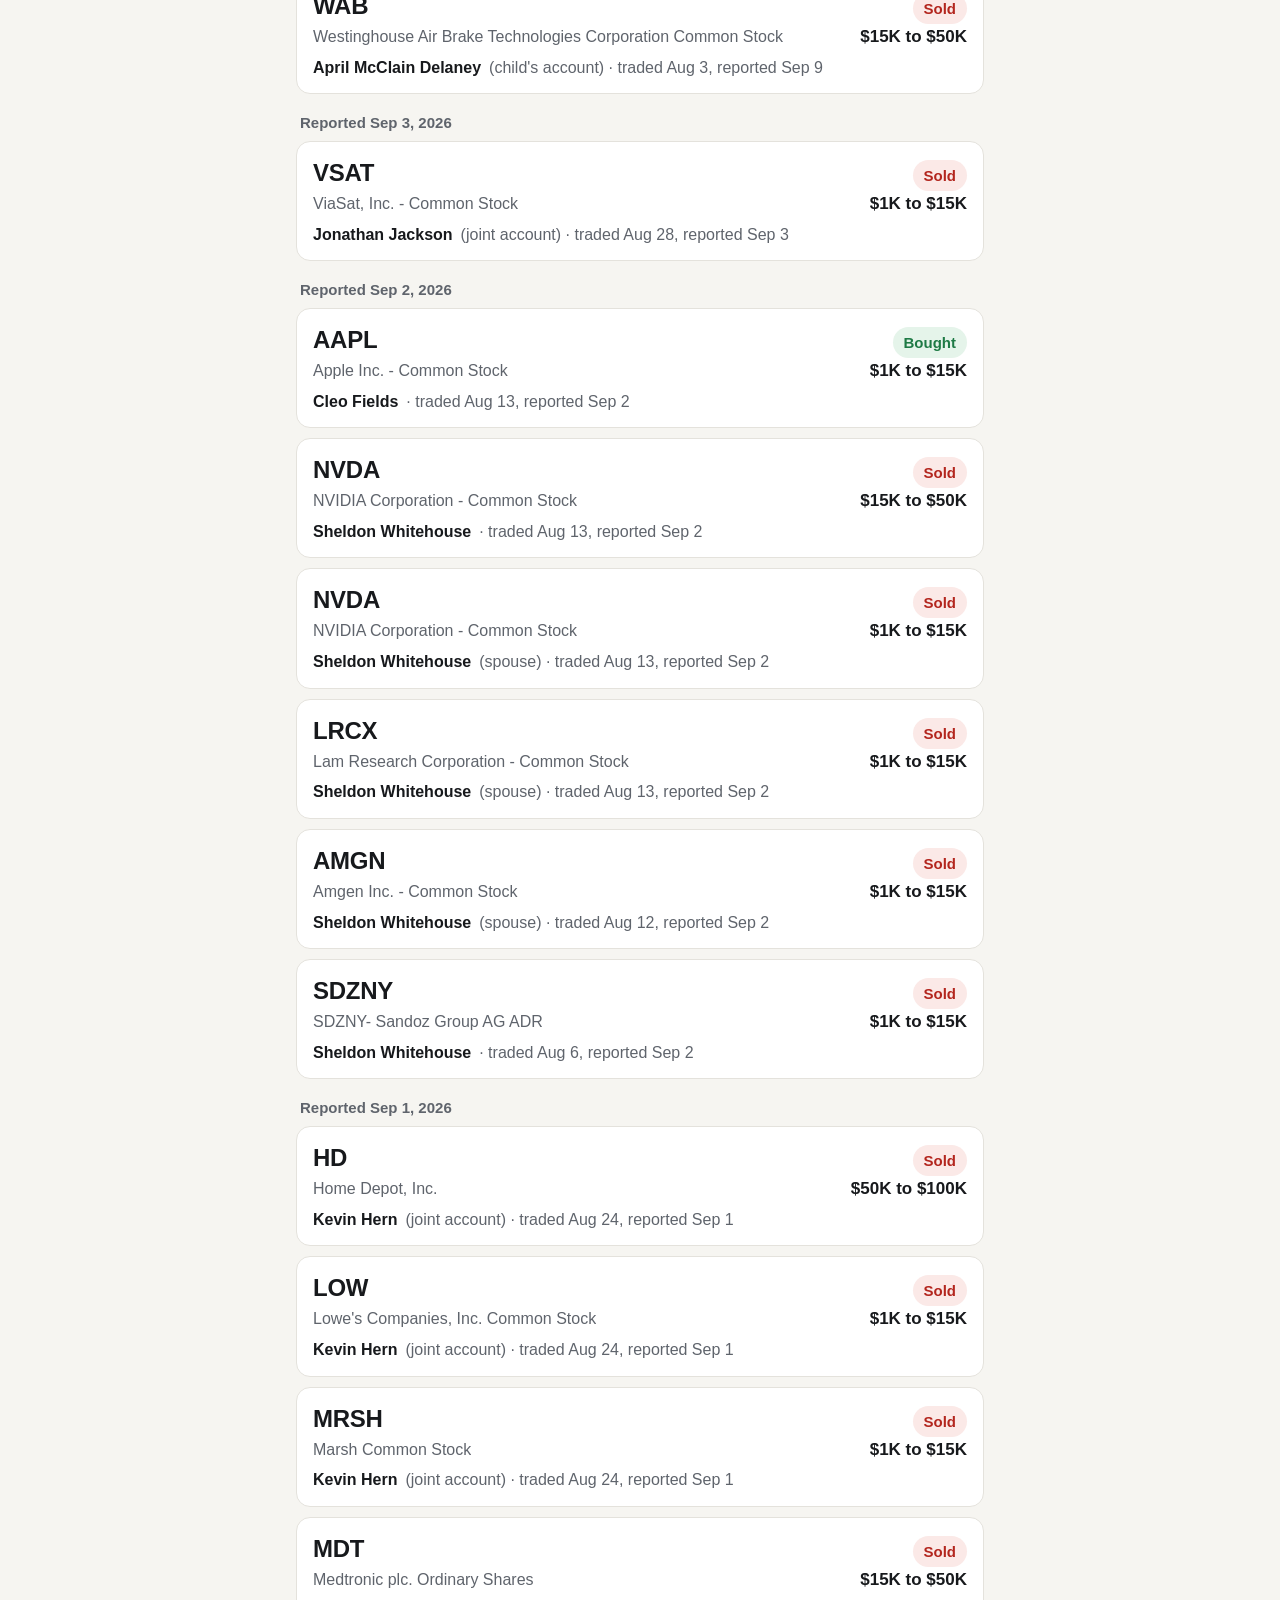
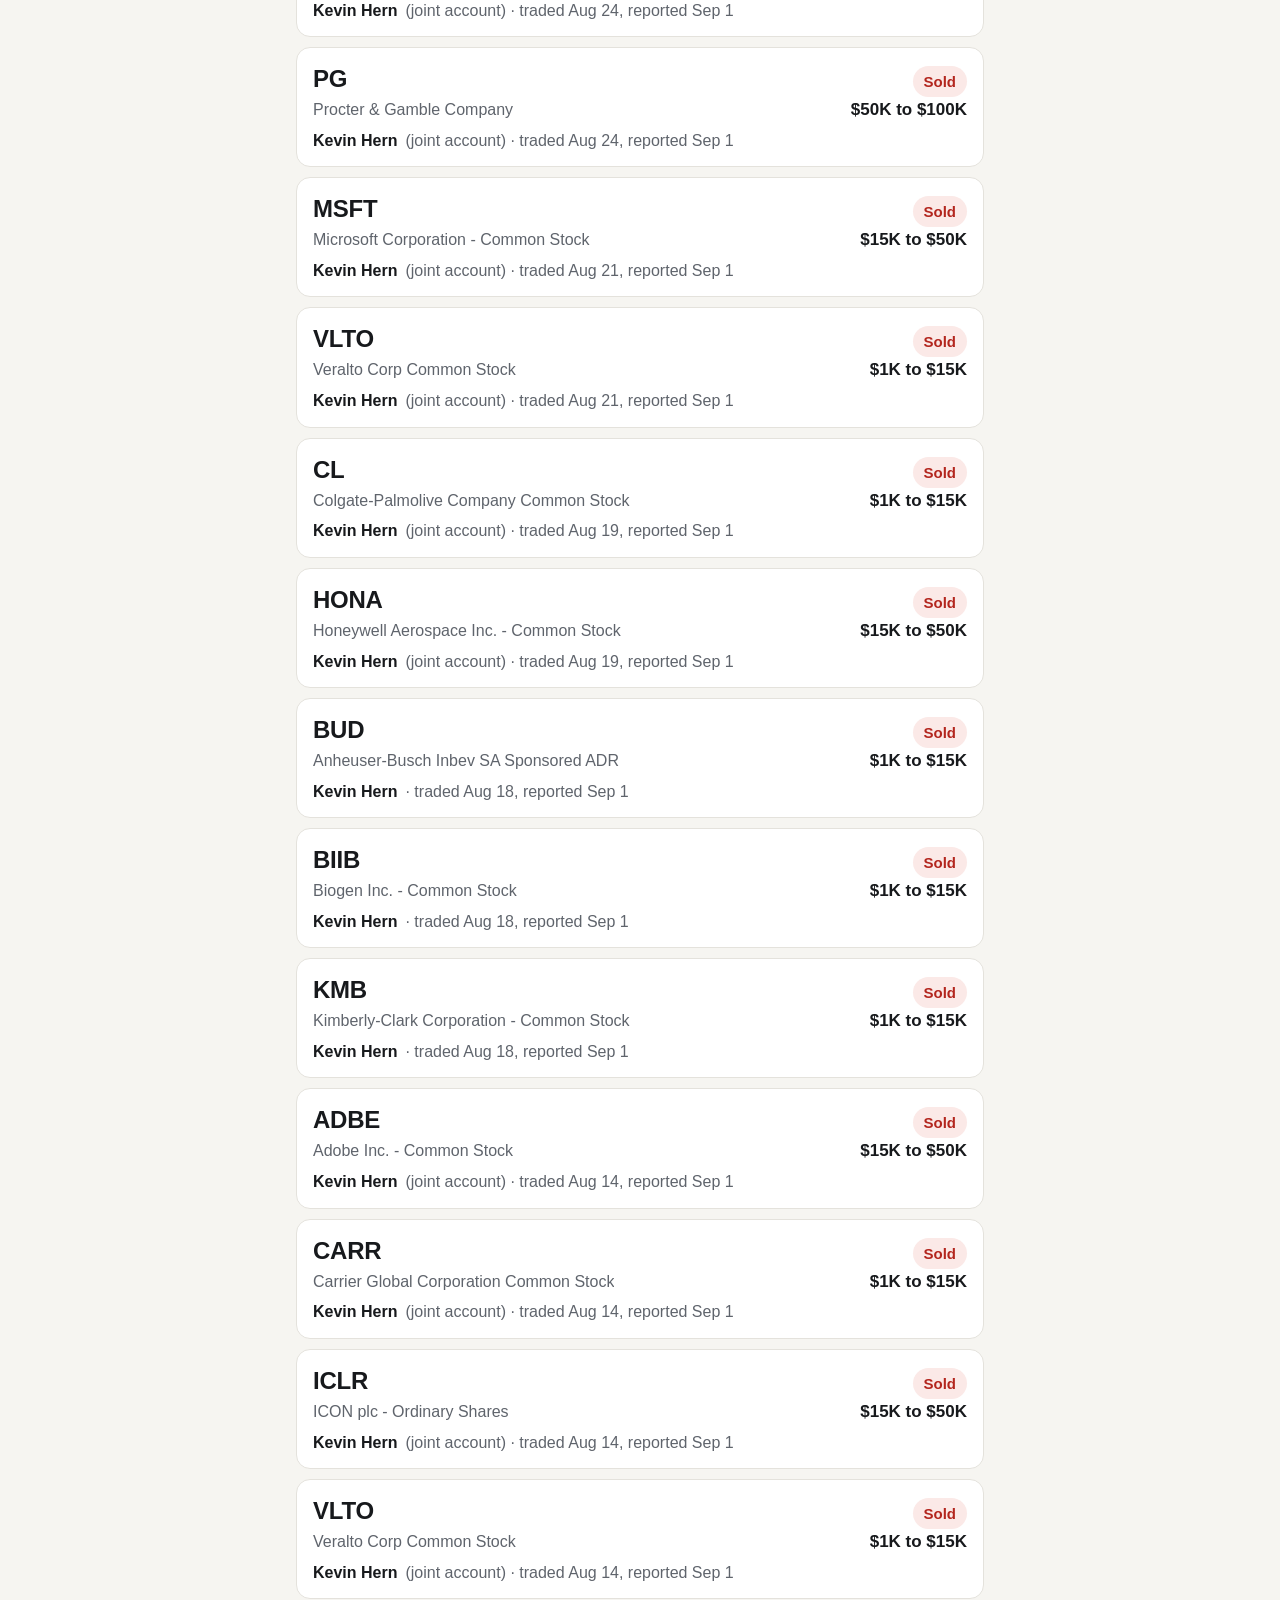
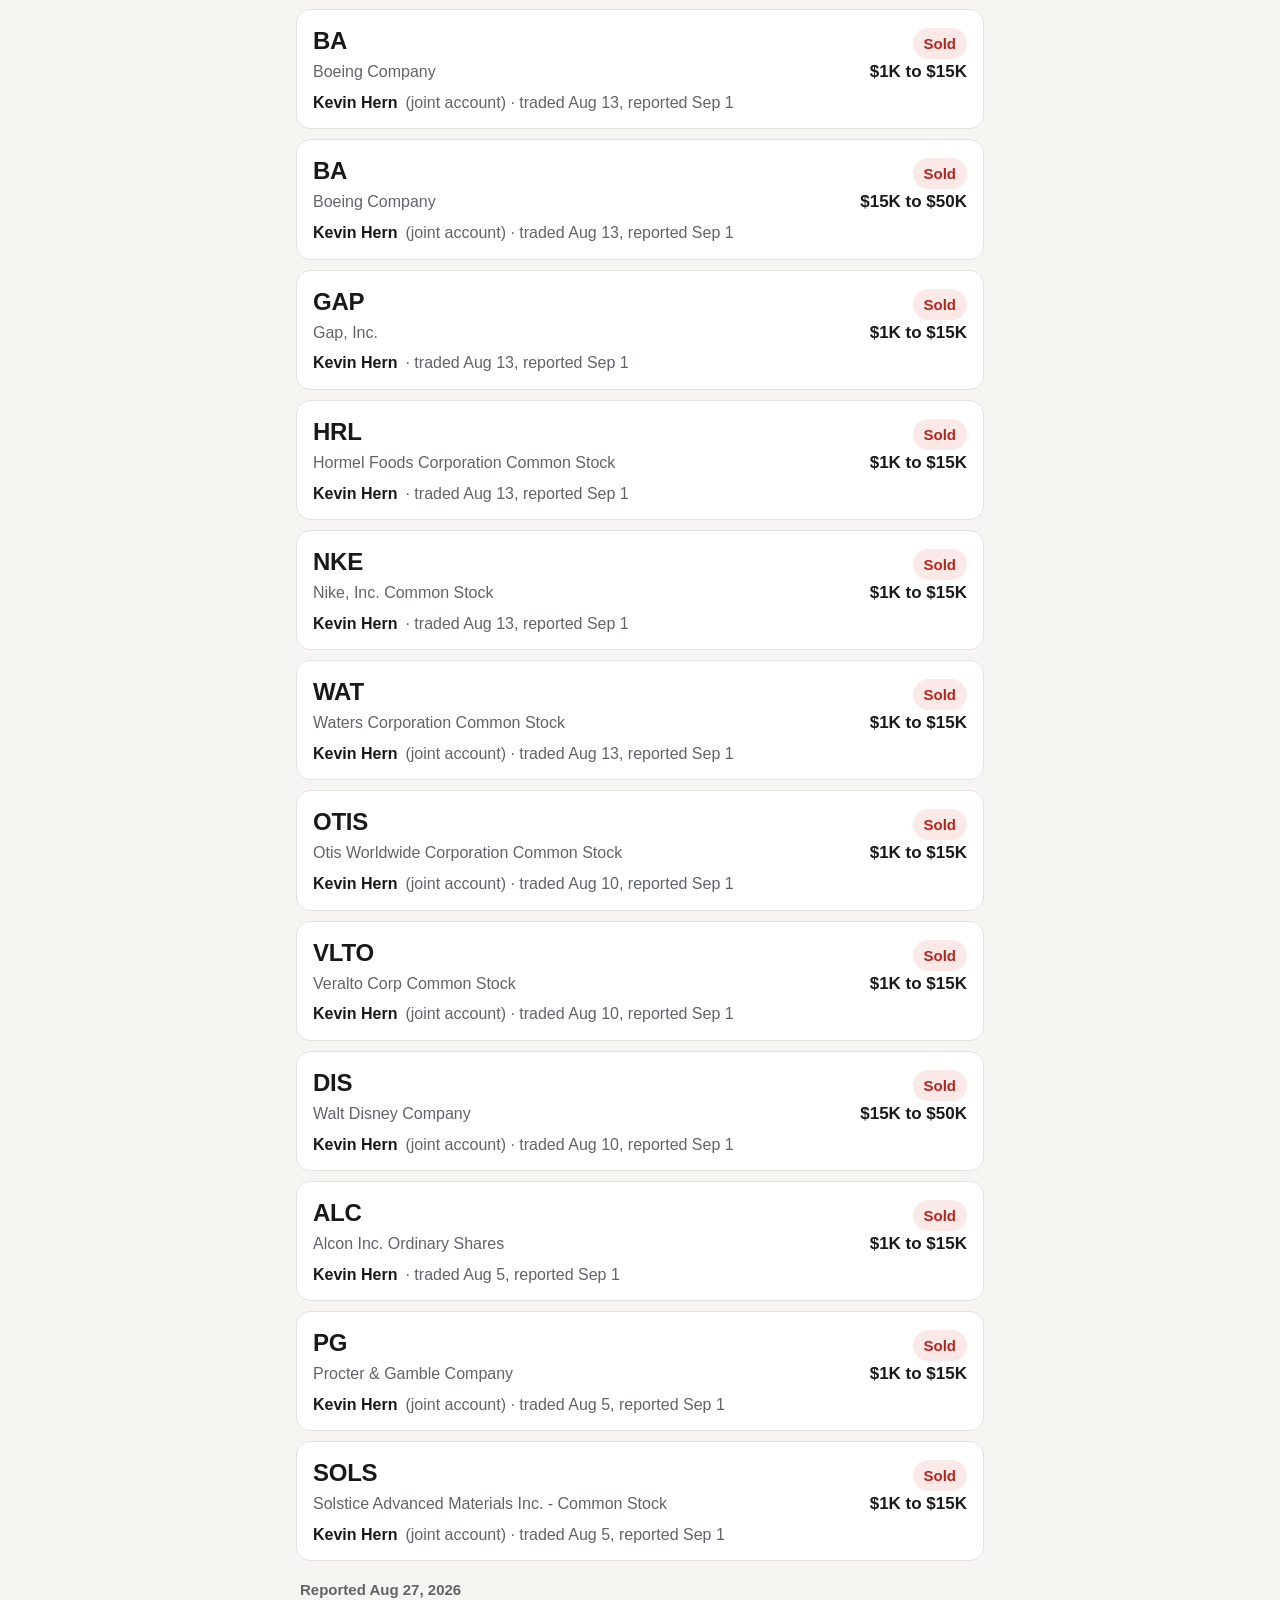
==== commit 2931f8d4: "rebrand to Gonka Capital Renames the app, the Android package and theme, the repo and the feed URL. " ====
--- a/web/index.html
+++ b/web/index.html
@@ -4,7 +4,7 @@
 <meta charset="utf-8">
 <meta name="viewport" content="width=device-width, initial-scale=1, viewport-fit=cover">
 <meta name="color-scheme" content="light dark">
-<title>Coattails</title>
+<title>Gonka Capital</title>
 <link rel="stylesheet" href="styles.css">
 </head>
 <body>
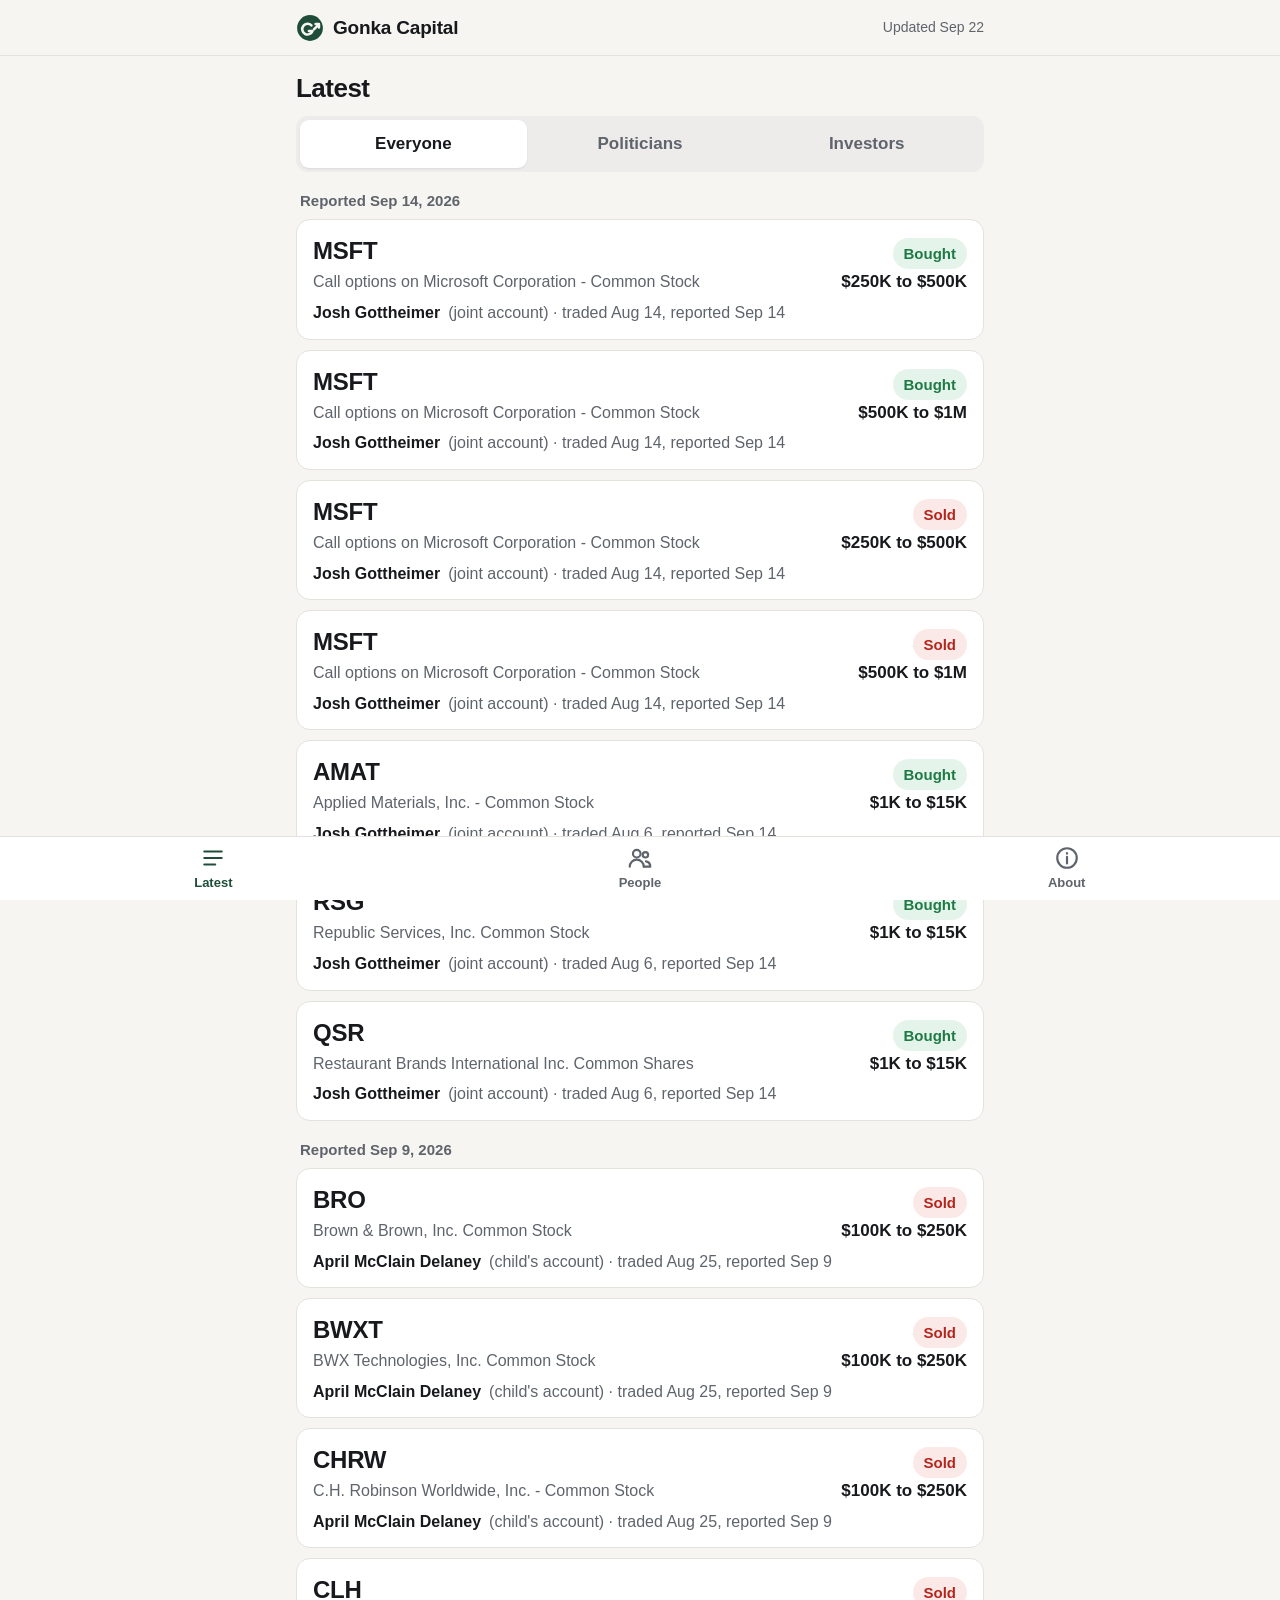
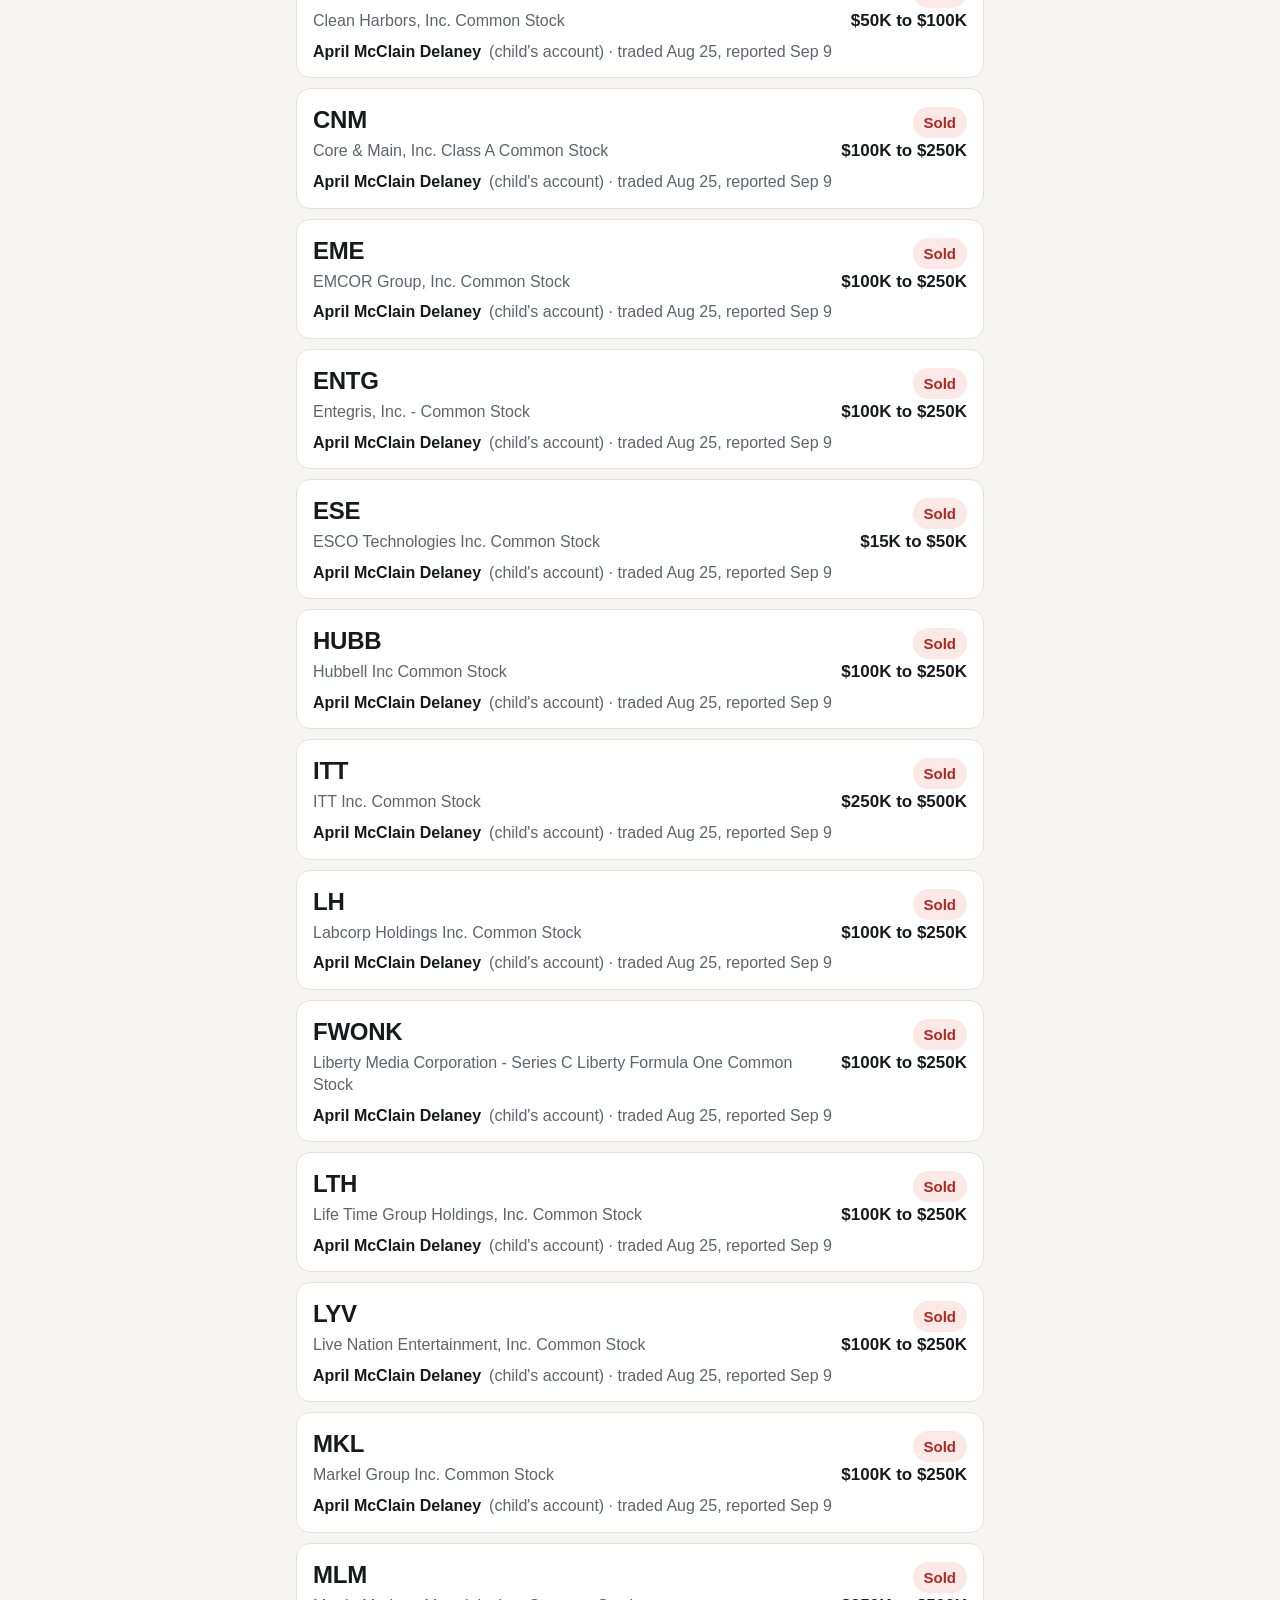
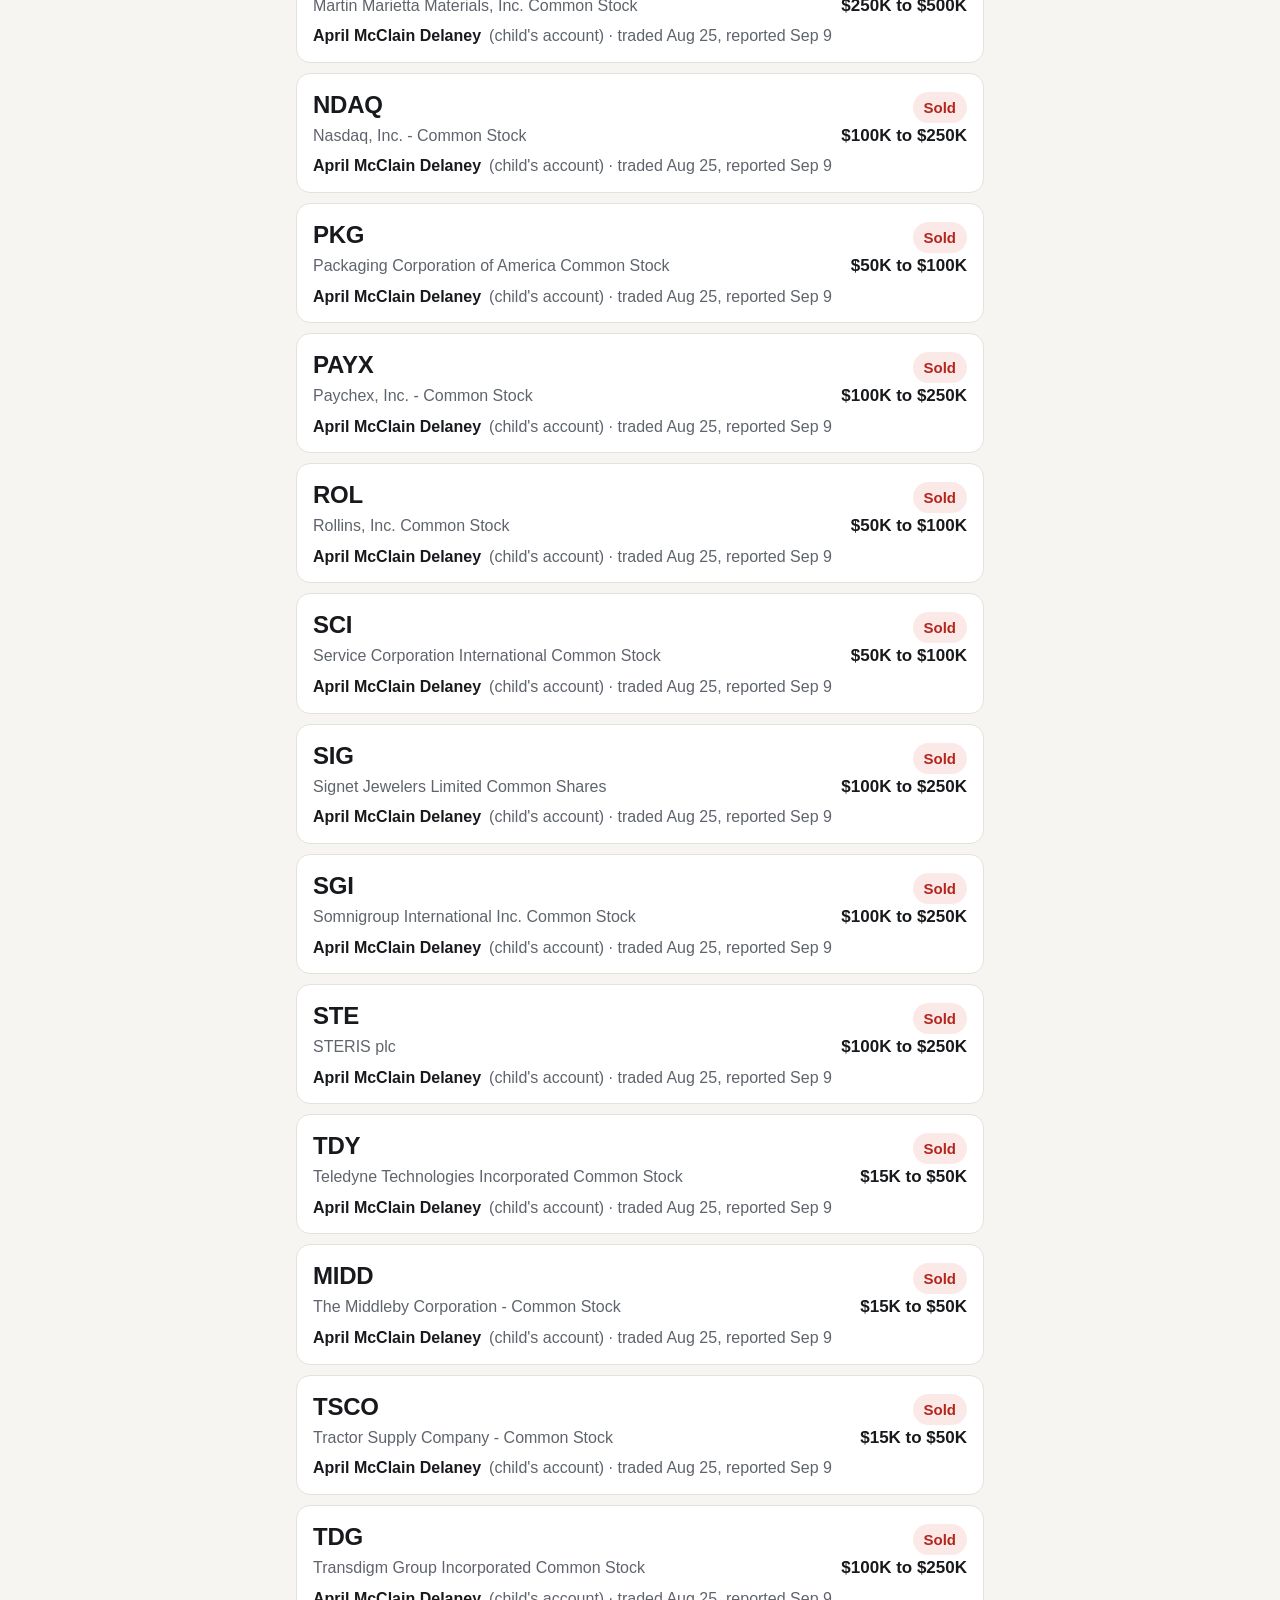
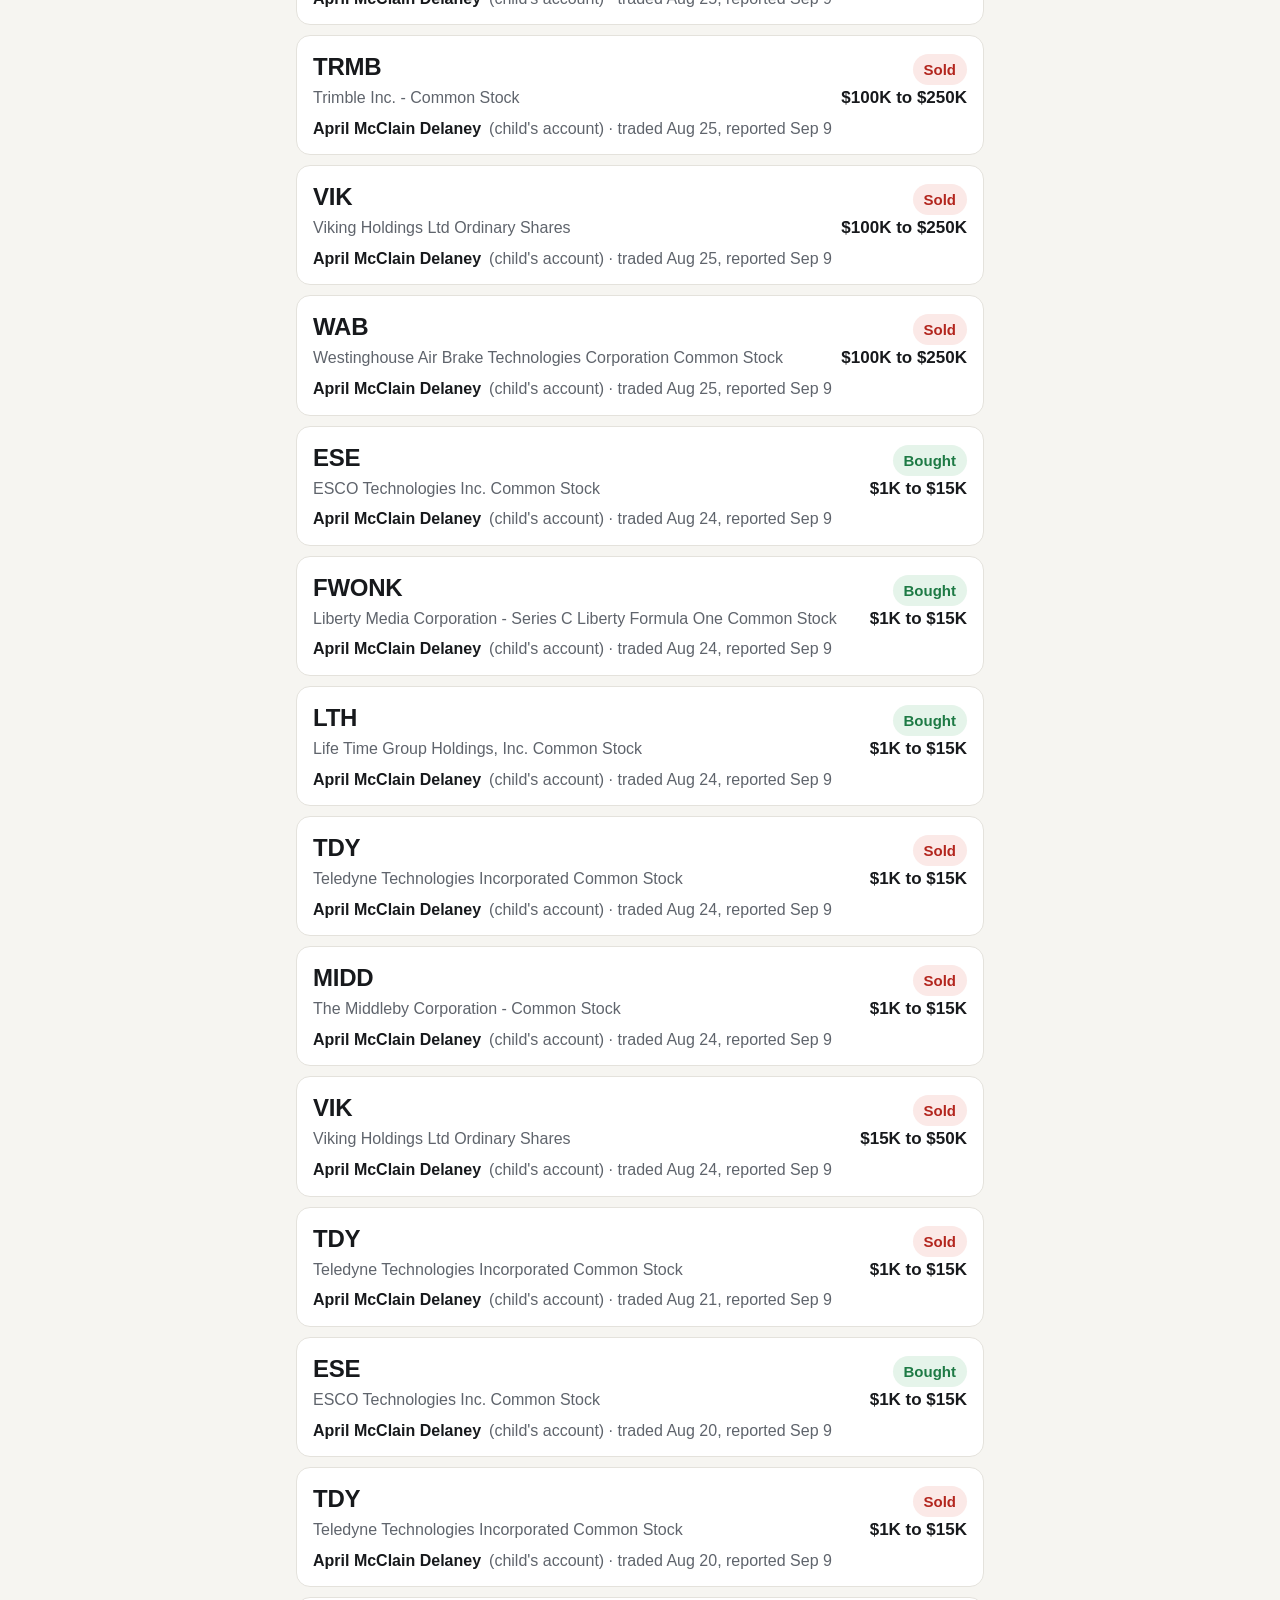
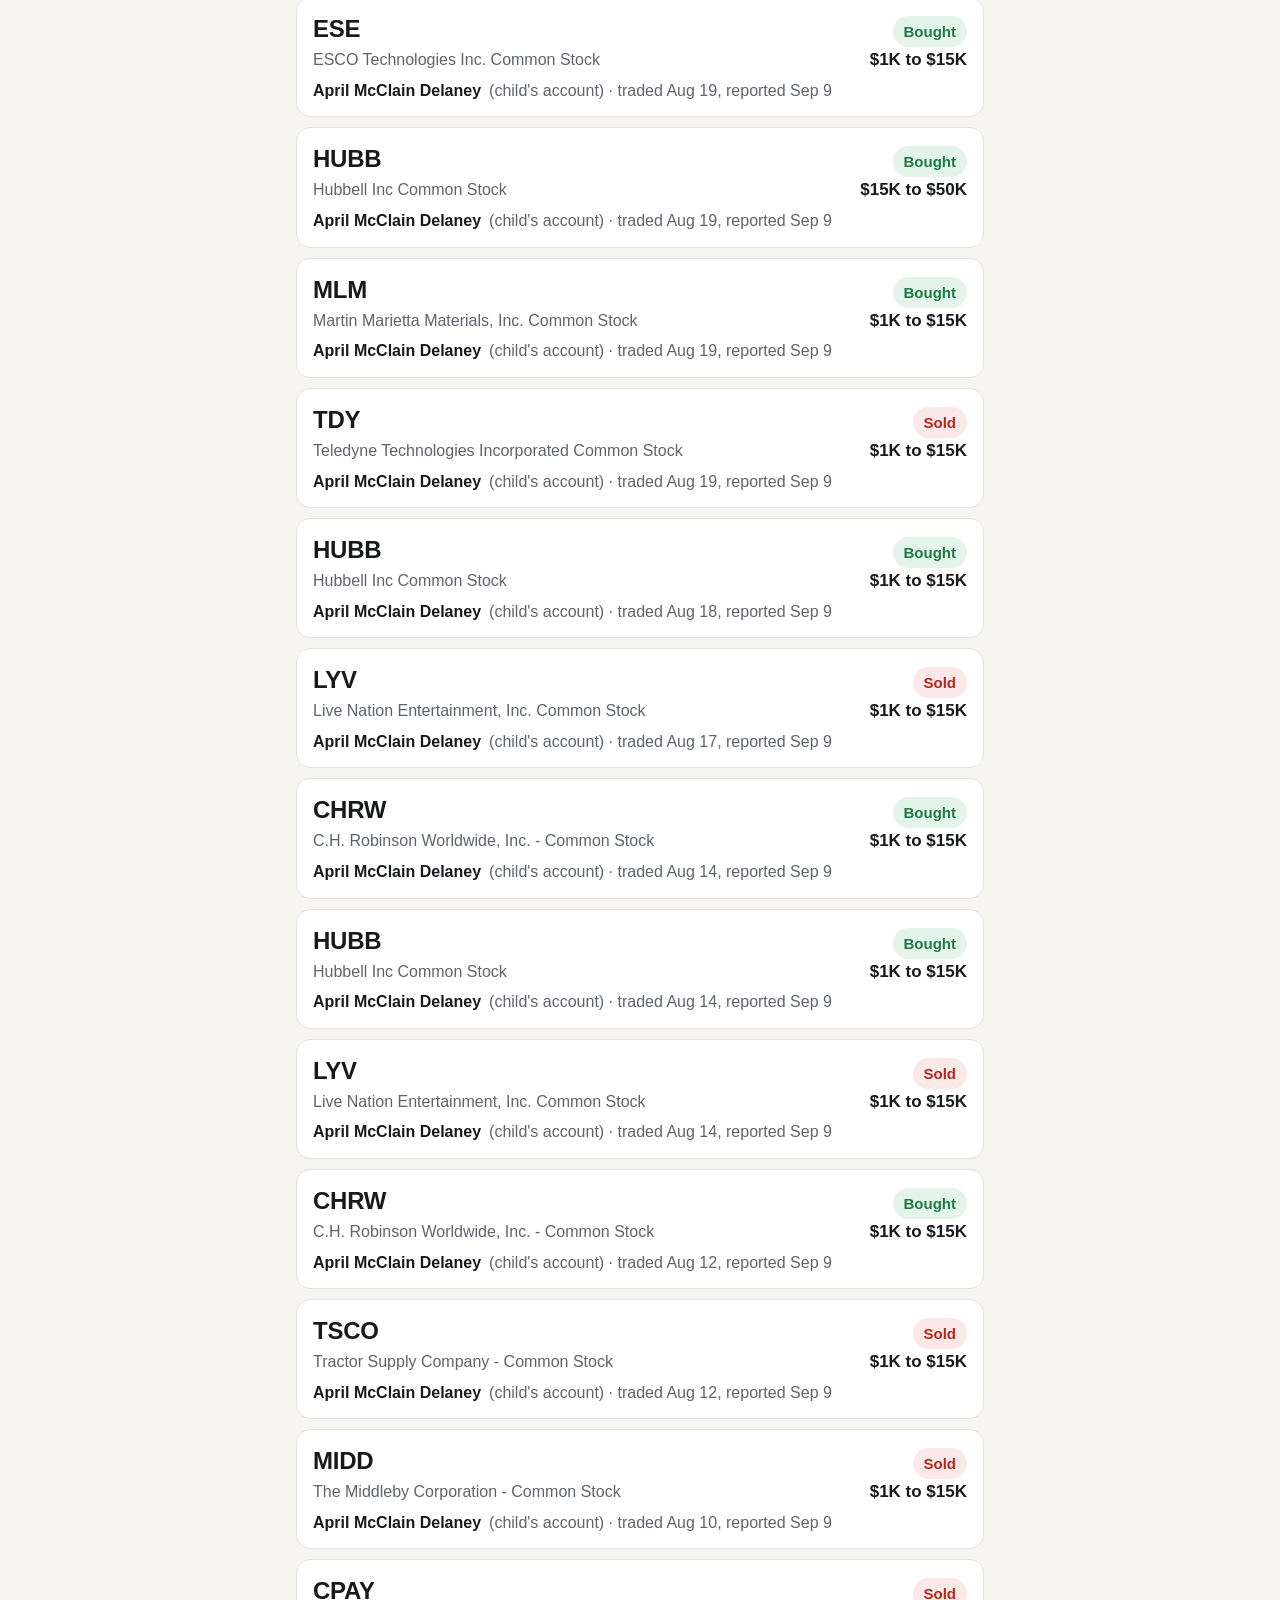
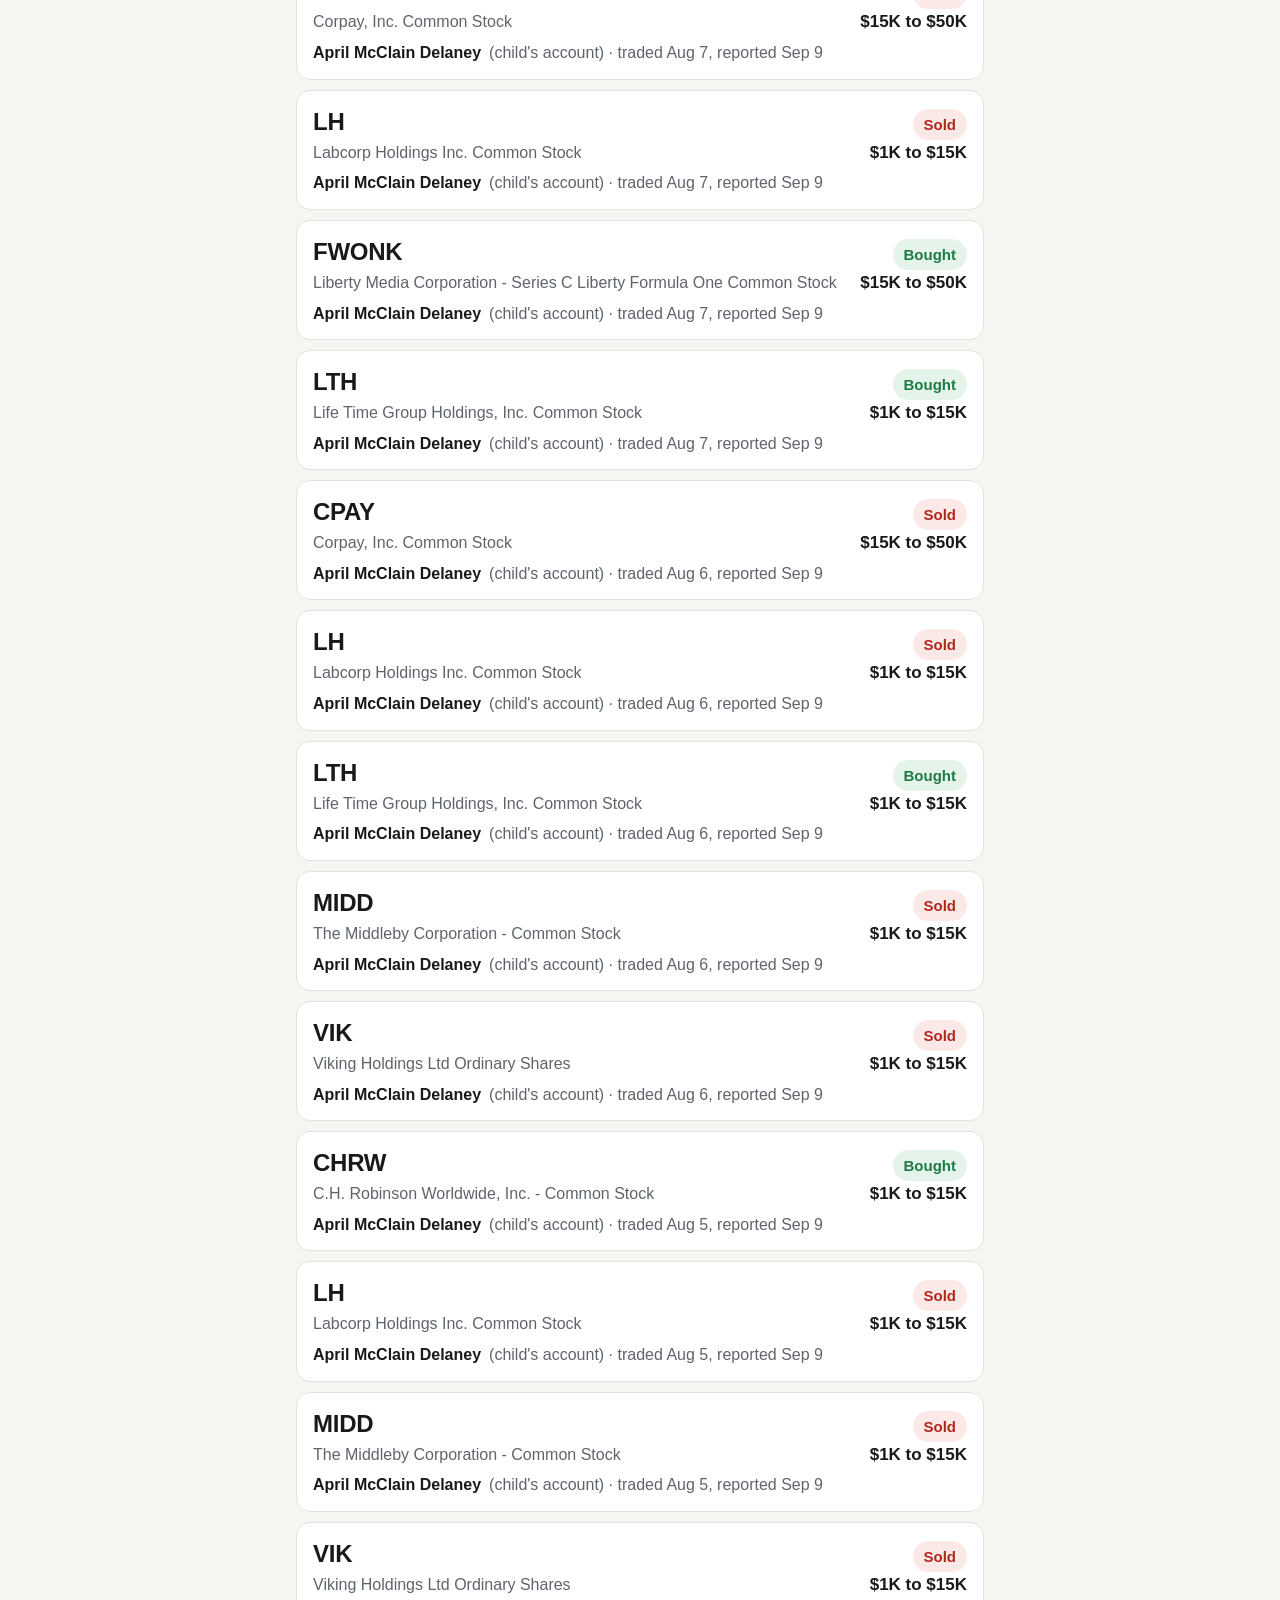
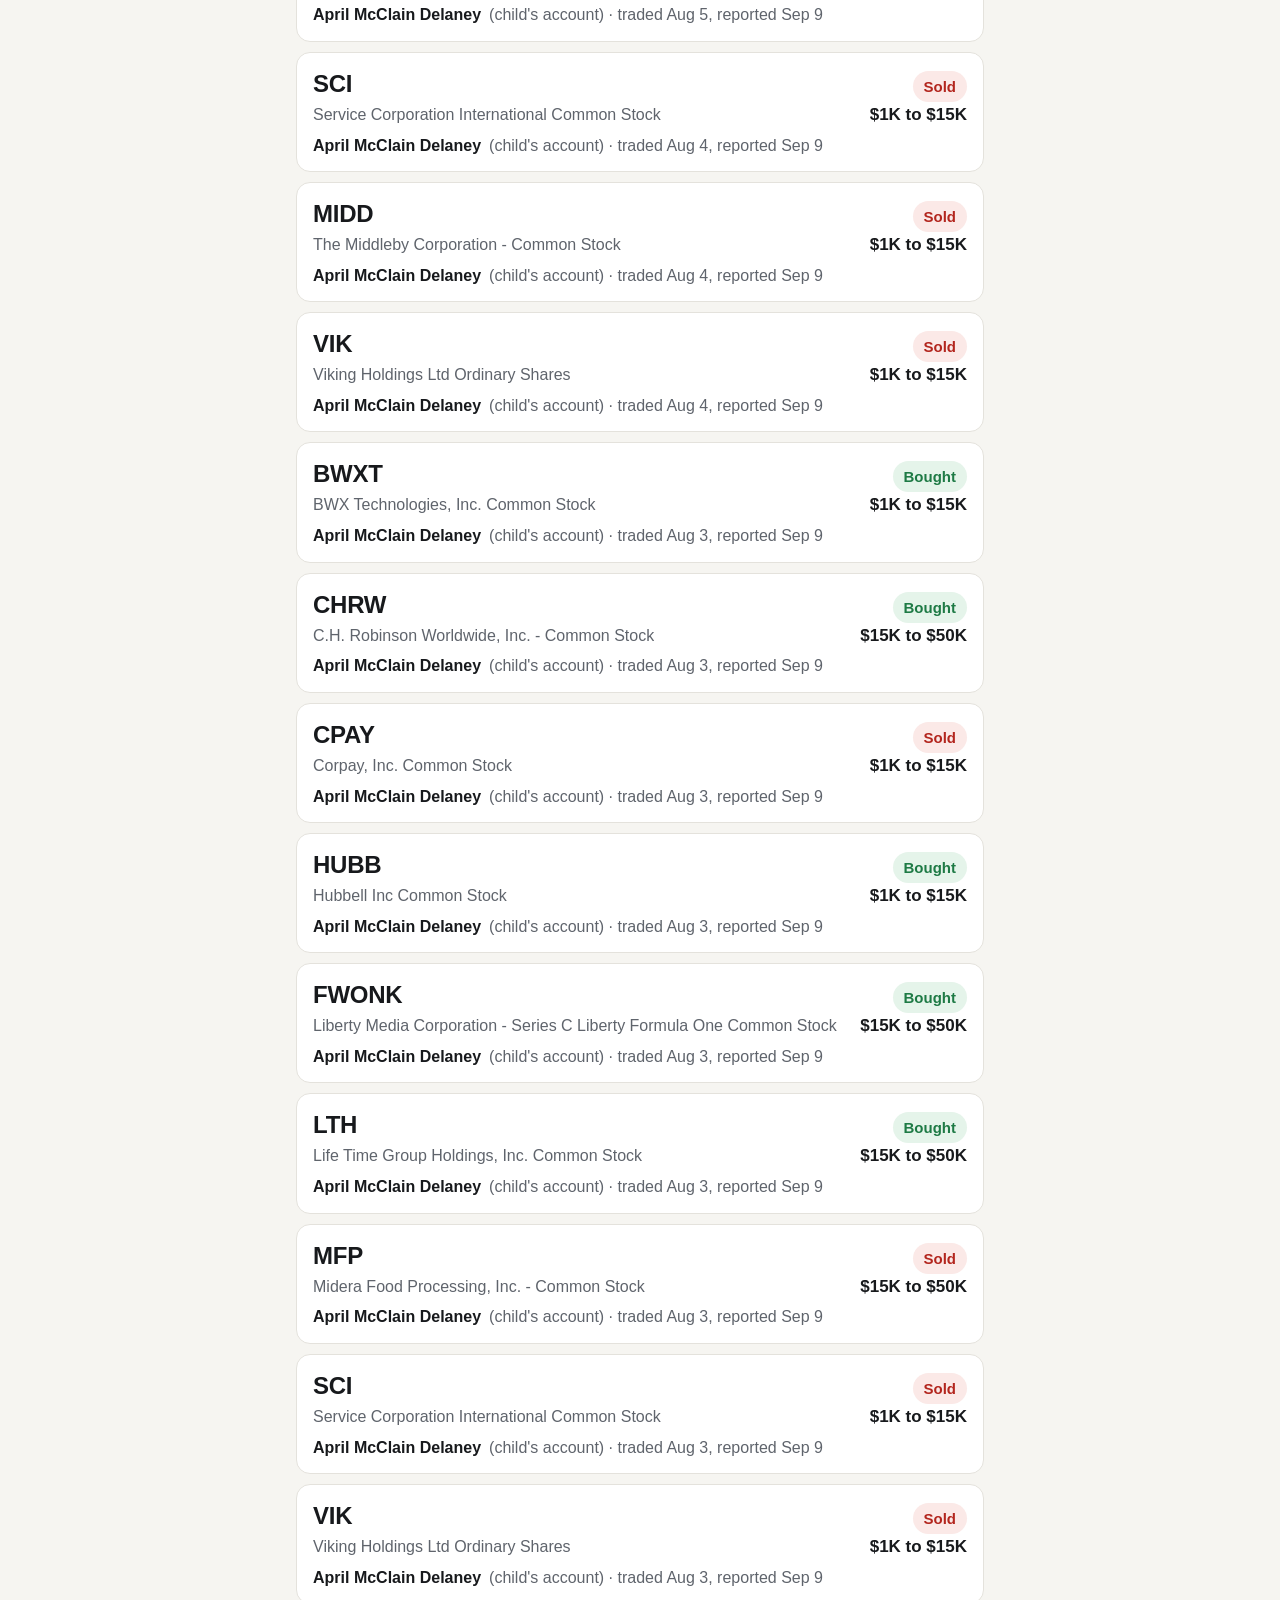
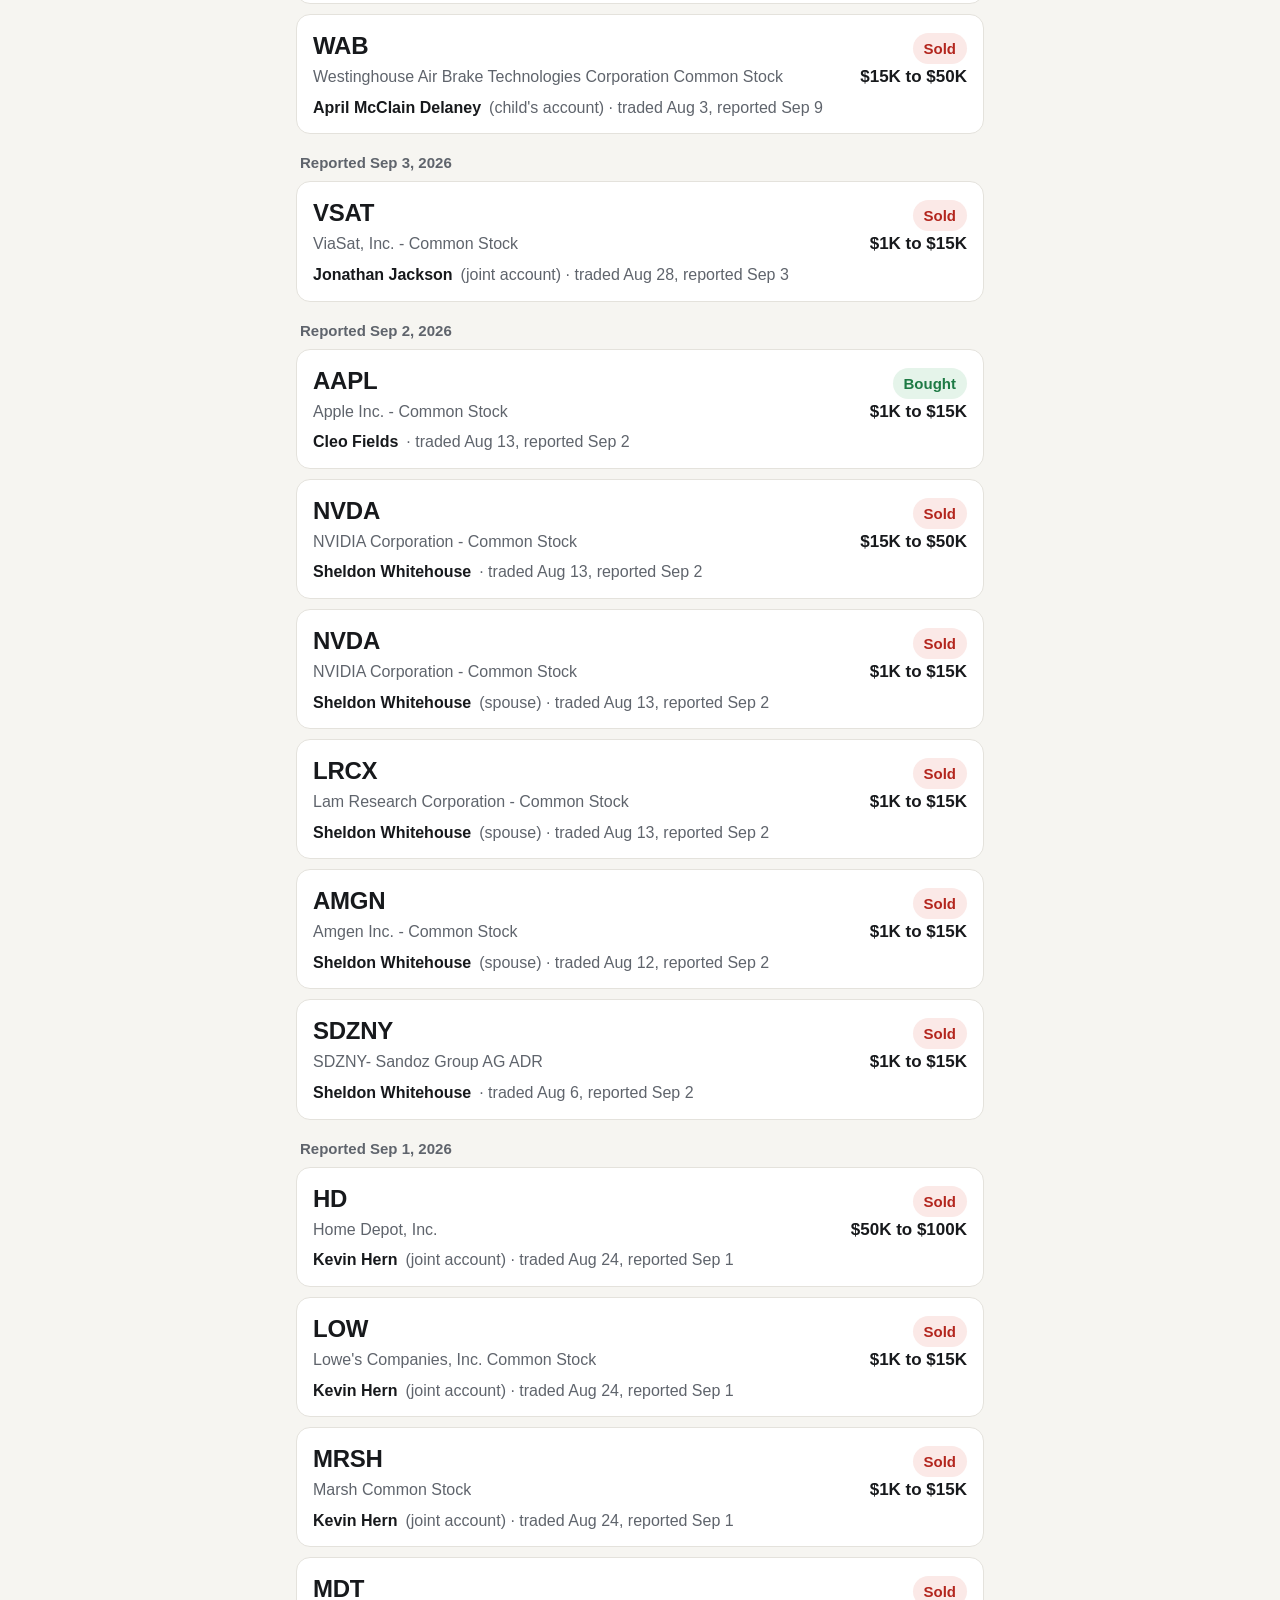
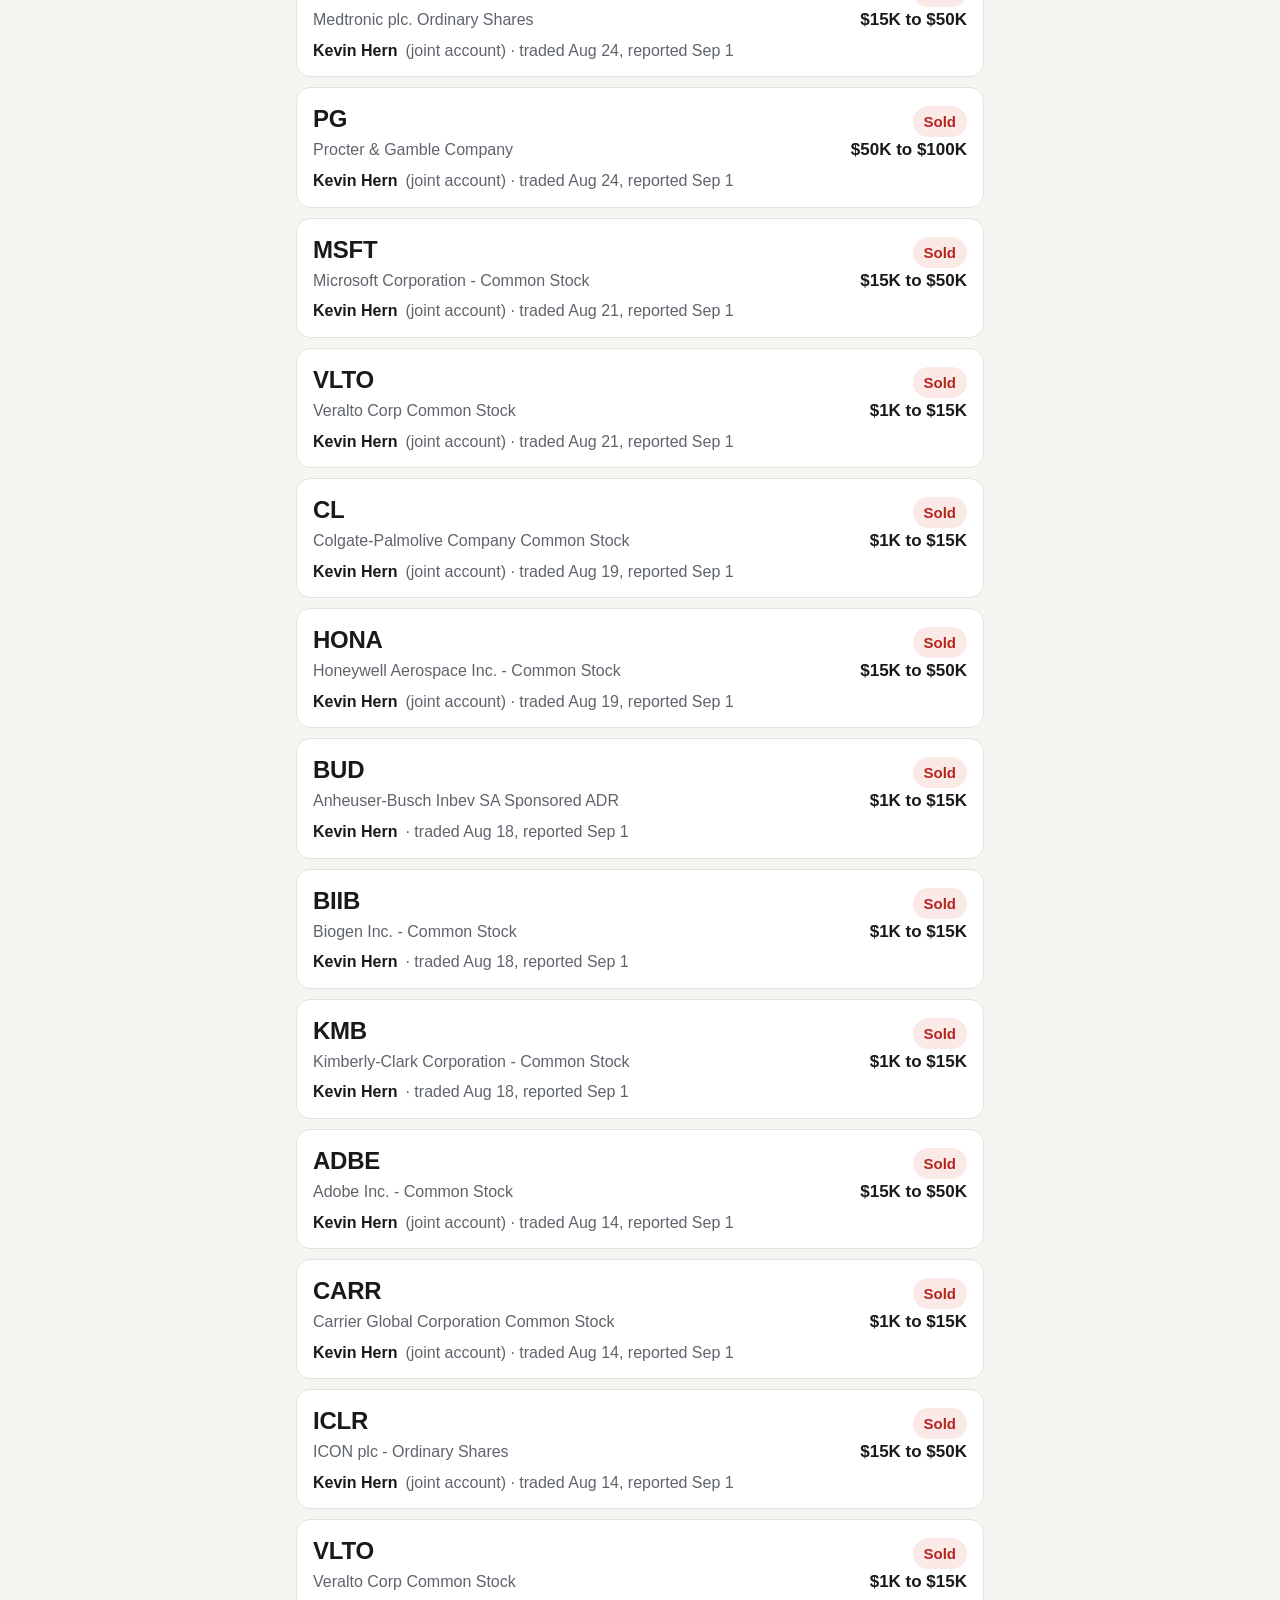
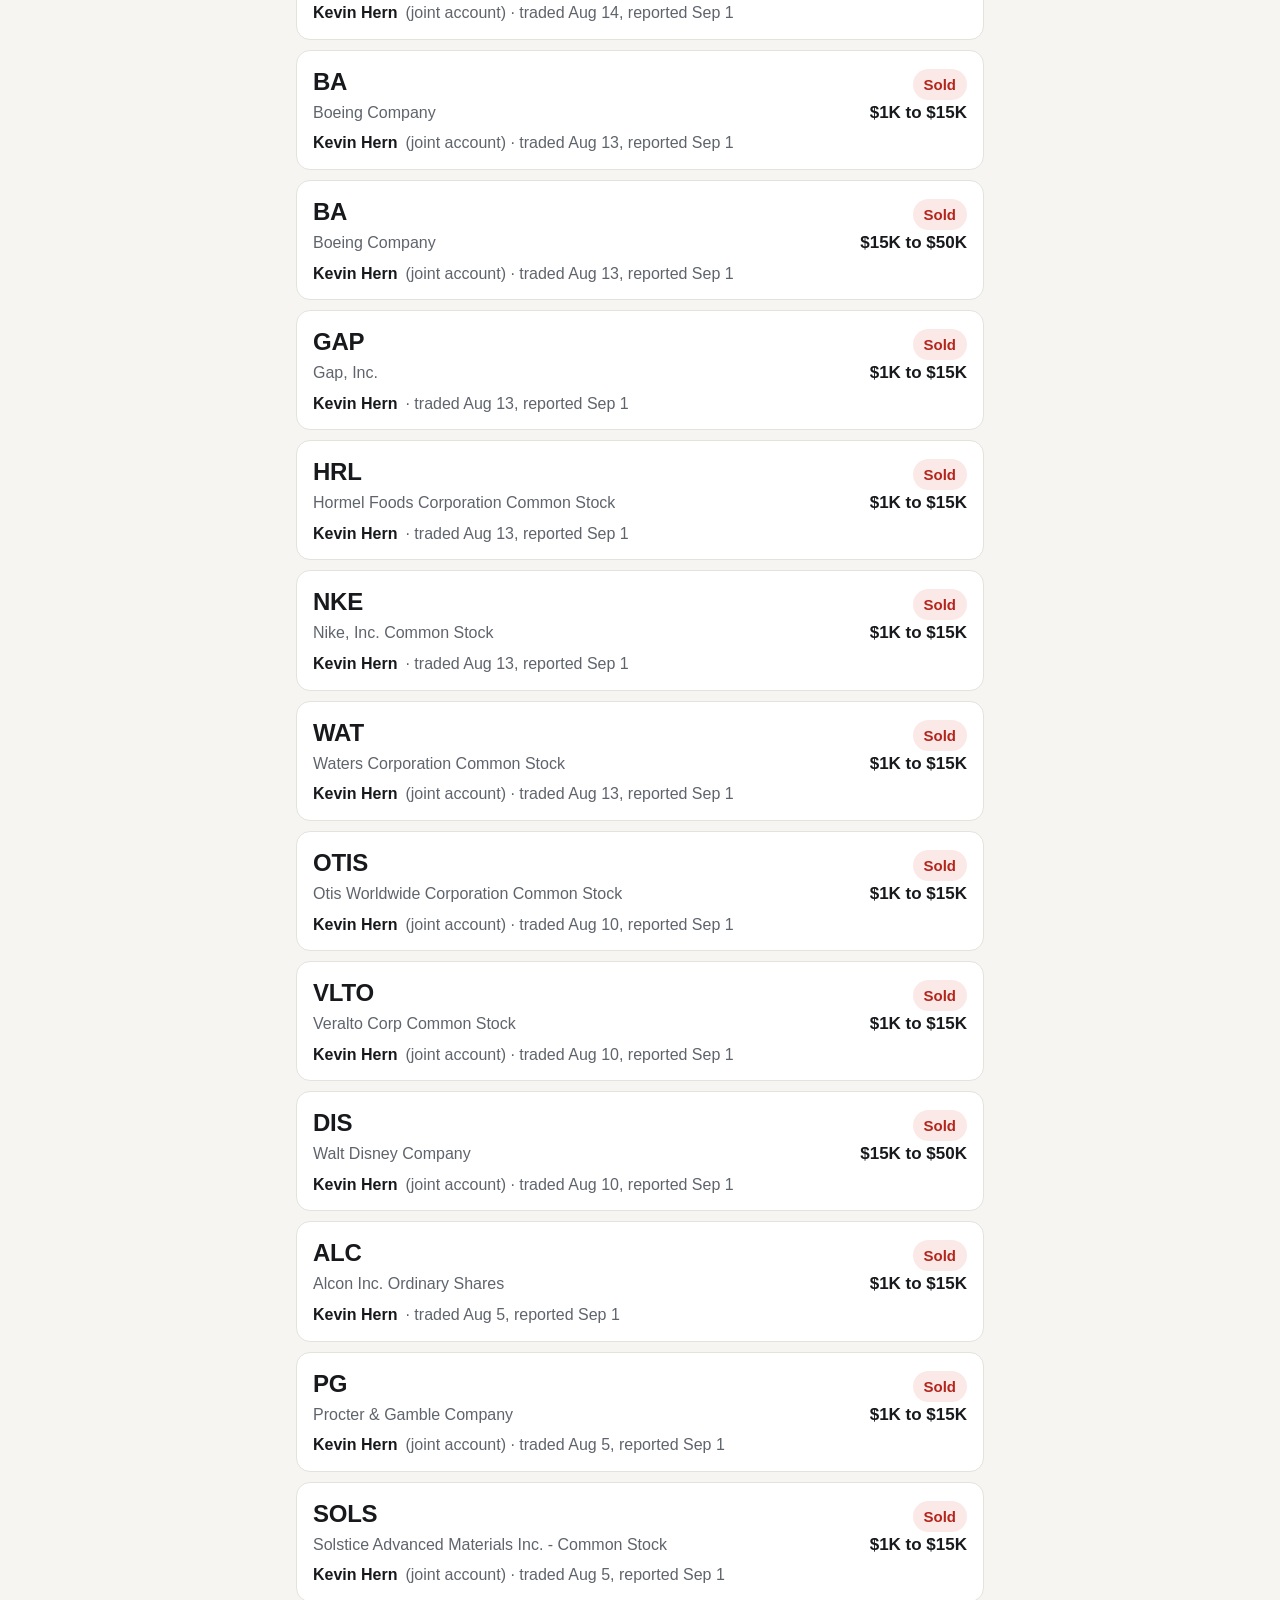
==== commit ff3ab40c: "keep the header clear of the system bars, and the name on every screen Android 15 forces edge-to-edg" ====
--- a/web/index.html
+++ b/web/index.html
@@ -10,7 +10,10 @@
 <body>
 <header class="top">
   <div class="top-inner">
-    <h1 id="title">Latest</h1>
+    <div class="brand">
+      <span id="brand-mark" class="brand-mark"></span>
+      <span class="brand-name">Gonka Capital</span>
+    </div>
     <div id="updated" class="updated"></div>
   </div>
 </header>
@@ -40,6 +43,7 @@
   </div>
 </div>
 
+<script src="logos.js"></script>
 <script src="format.js"></script>
 <script src="feed.js"></script>
 <script src="app.js"></script>
--- a/web/styles.css
+++ b/web/styles.css
@@ -1,4 +1,11 @@
 :root {
+  /* The Android wrapper overwrites these with the real status bar and gesture bar
+     heights. In a plain browser they fall back to the page's own safe area. */
+  --inset-top: env(safe-area-inset-top, 0px);
+  --inset-bottom: env(safe-area-inset-bottom, 0px);
+  --inset-left: env(safe-area-inset-left, 0px);
+  --inset-right: env(safe-area-inset-right, 0px);
+
   --bg: #f6f5f1;
   --card: #ffffff;
   --ink: #17191c;
@@ -12,7 +19,8 @@
   --neutral: #5f646c;
   --neutral-bg: #edecea;
   --tab-h: 64px;
-  --top-h: 60px;
+  --top-h: 56px;
+  --mark-ink: #f6f5f1;
   color-scheme: light dark;
 }
 @media (prefers-color-scheme: dark) {
@@ -29,6 +37,7 @@
     --sell-bg: #3d1f1c;
     --neutral: #a3a7ae;
     --neutral-bg: #2a2d33;
+    --mark-ink: #121316;
   }
 }
 
@@ -39,8 +48,8 @@
   color: var(--ink);
   font: 18px/1.4 -apple-system, "Segoe UI", Roboto, "Helvetica Neue", Arial, sans-serif;
   -webkit-text-size-adjust: 100%;
-  padding-bottom: calc(var(--tab-h) + env(safe-area-inset-bottom));
-  padding-top: var(--top-h);
+  padding-bottom: calc(var(--tab-h) + var(--inset-bottom));
+  padding-top: calc(var(--top-h) + var(--inset-top));
 }
 a { color: inherit; text-decoration: none; }
 button { font: inherit; }
@@ -48,18 +57,28 @@
 
 /* Top bar */
 .top {
-  position: fixed; top: 0; left: 0; right: 0; height: var(--top-h);
+  position: fixed; top: 0; left: 0; right: 0;
+  height: calc(var(--top-h) + var(--inset-top));
+  padding-top: var(--inset-top);
+  padding-left: var(--inset-left); padding-right: var(--inset-right);
   background: var(--bg); border-bottom: 1px solid var(--line); z-index: 5;
 }
-.top-inner { max-width: 720px; margin: 0 auto; padding: 0 16px; height: 100%; display: flex; align-items: center; justify-content: space-between; gap: 12px; }
-.top h1 { font-size: 24px; }
+.top-inner { max-width: 720px; margin: 0 auto; padding: 0 16px; height: var(--top-h); display: flex; align-items: center; justify-content: space-between; gap: 12px; }
+
+/* The name sits on every screen: this is Gonka's app, not a generic one. */
+.brand { display: flex; align-items: center; gap: 9px; min-width: 0; color: var(--accent); }
+.brand-mark { width: 28px; height: 28px; flex: none; display: block; }
+.brand-mark .mark { width: 100%; height: 100%; display: block; }
+.brand-name { font-size: 19px; font-weight: 700; letter-spacing: -0.01em; color: var(--ink); white-space: nowrap; }
 .updated { font-size: 14px; color: var(--muted); text-align: right; }
 .updated.live { color: var(--buy); }
 
 /* Views */
-.view { max-width: 720px; margin: 0 auto; padding: 12px 16px 24px; }
+.view { max-width: 720px; margin: 0 auto; padding: 12px 16px 24px;
+  padding-left: calc(16px + var(--inset-left)); padding-right: calc(16px + var(--inset-right)); }
 .section-title { font-size: 15px; font-weight: 600; color: var(--muted); text-transform: uppercase; letter-spacing: 0.06em; margin: 22px 0 8px; }
 .section-title:first-child { margin-top: 6px; }
+.screen-title { font-size: 26px; font-weight: 800; letter-spacing: -0.02em; margin: 2px 0 10px; }
 
 /* Segmented filter */
 .seg { display: flex; background: var(--neutral-bg); border-radius: 12px; padding: 4px; margin: 4px 0 12px; }
@@ -123,7 +142,7 @@
 .sheet-backdrop { position: absolute; inset: 0; background: rgba(0,0,0,0.45); }
 .sheet-panel {
   position: absolute; left: 0; right: 0; bottom: 0; max-height: 88vh; overflow: auto;
-  background: var(--card); border-radius: 20px 20px 0 0; padding: 8px 20px calc(24px + env(safe-area-inset-bottom));
+  background: var(--card); border-radius: 20px 20px 0 0; padding: 8px 20px calc(24px + var(--inset-bottom));
   max-width: 720px; margin: 0 auto;
 }
 .sheet-handle { width: 44px; height: 5px; background: var(--line); border-radius: 3px; margin: 6px auto 14px; }
@@ -148,8 +167,9 @@
 
 /* Tabs */
 .tabs {
-  position: fixed; left: 0; right: 0; bottom: 0; height: calc(var(--tab-h) + env(safe-area-inset-bottom));
-  padding-bottom: env(safe-area-inset-bottom);
+  position: fixed; left: 0; right: 0; bottom: 0; height: calc(var(--tab-h) + var(--inset-bottom));
+  padding-bottom: var(--inset-bottom);
+  padding-left: var(--inset-left); padding-right: var(--inset-right);
   background: var(--card); border-top: 1px solid var(--line); display: flex; z-index: 10;
 }
 .tab {
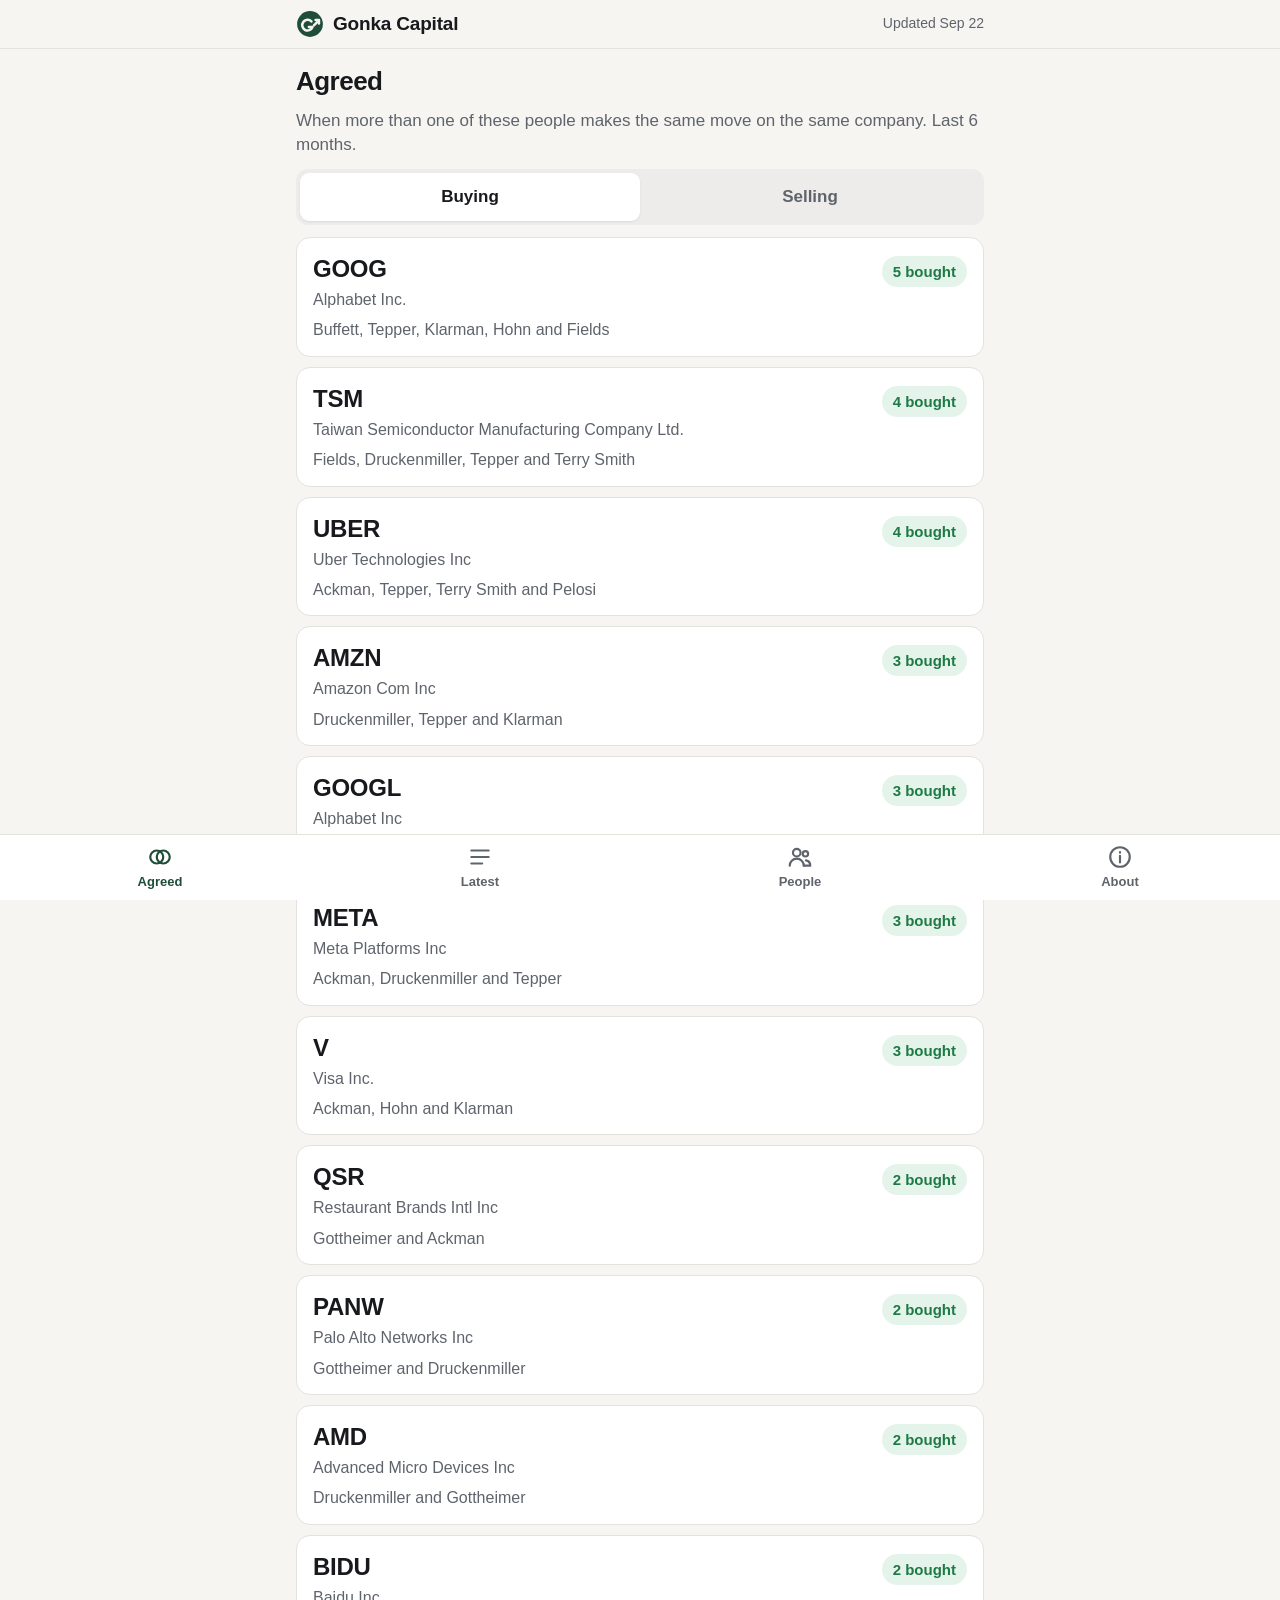
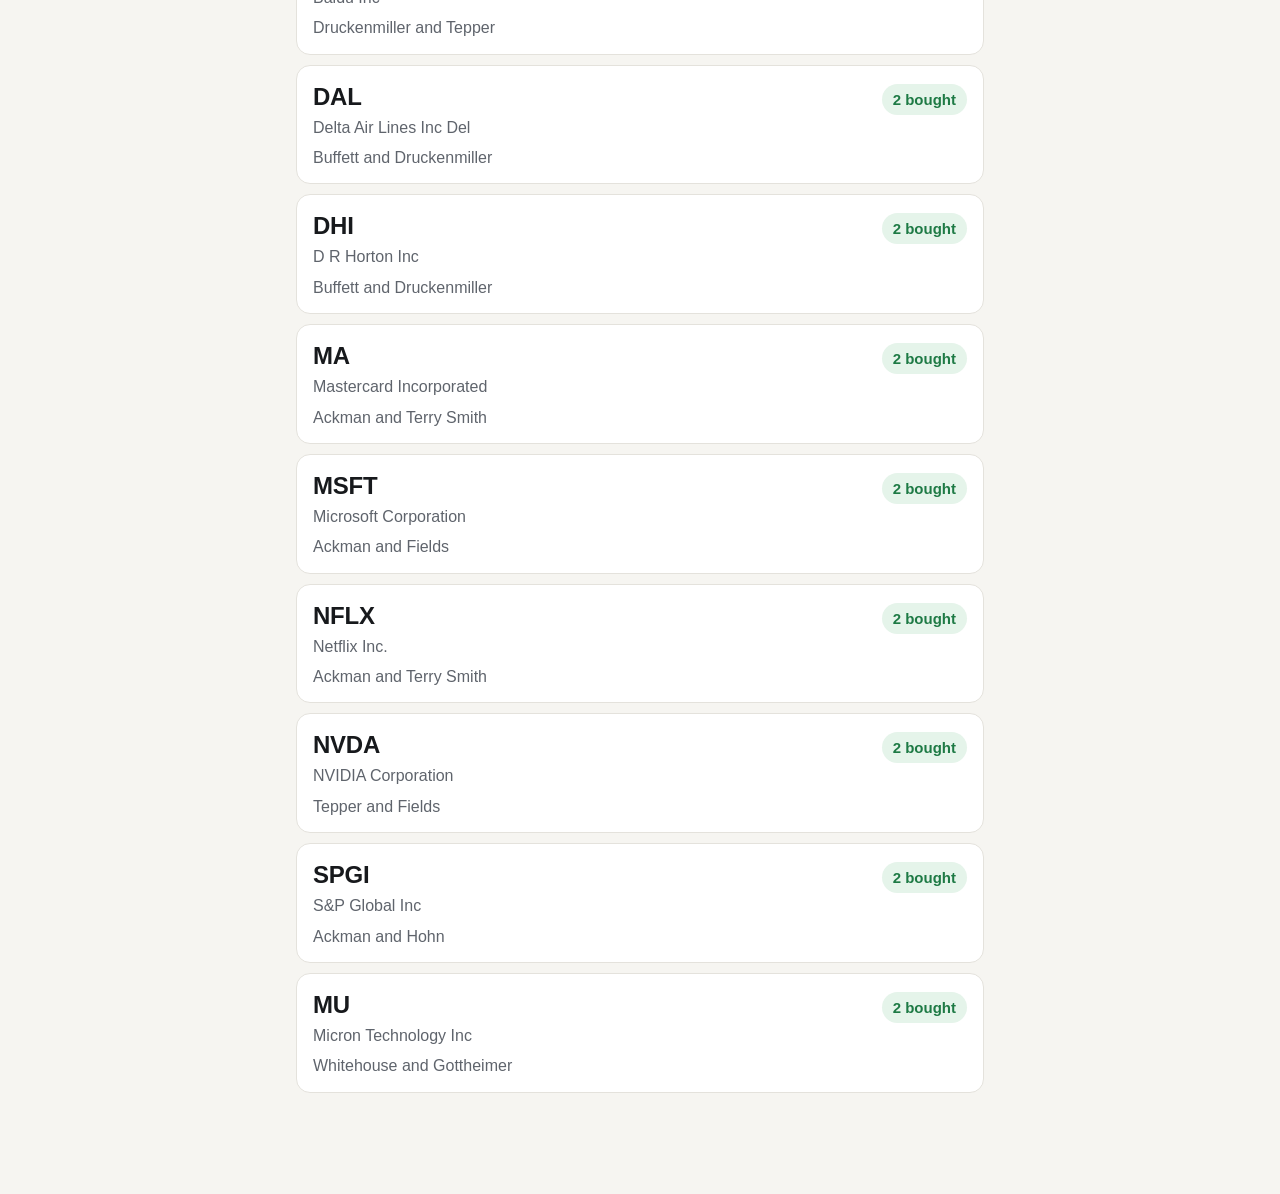
==== commit 78d1ec08: "Agreed: show where more than one of them made the same move The app opened on a ledger of 2,091 rows" ====
--- a/web/index.html
+++ b/web/index.html
@@ -21,6 +21,10 @@
 <main id="view" class="view"></main>
 
 <nav class="tabs" aria-label="Sections">
+  <a href="#agree" data-tab="agree" class="tab">
+    <svg viewBox="0 0 24 24" aria-hidden="true"><circle cx="9" cy="12" r="6"/><circle cx="15" cy="12" r="6"/></svg>
+    <span>Agreed</span>
+  </a>
   <a href="#latest" data-tab="latest" class="tab">
     <svg viewBox="0 0 24 24" aria-hidden="true"><path d="M4 6h16M4 12h16M4 18h10"/></svg>
     <span>Latest</span>
--- a/web/styles.css
+++ b/web/styles.css
@@ -18,8 +18,9 @@
   --sell-bg: #fbe9e7;
   --neutral: #5f646c;
   --neutral-bg: #edecea;
-  --tab-h: 64px;
-  --top-h: 56px;
+  /* Written by the app after it measures the real bars; these are the fallbacks. */
+  --header-h: 56px;
+  --tabbar-h: 64px;
   --mark-ink: #f6f5f1;
   color-scheme: light dark;
 }
@@ -48,8 +49,8 @@
   color: var(--ink);
   font: 18px/1.4 -apple-system, "Segoe UI", Roboto, "Helvetica Neue", Arial, sans-serif;
   -webkit-text-size-adjust: 100%;
-  padding-bottom: calc(var(--tab-h) + var(--inset-bottom));
-  padding-top: calc(var(--top-h) + var(--inset-top));
+  padding-top: var(--header-h);
+  padding-bottom: var(--tabbar-h);
 }
 a { color: inherit; text-decoration: none; }
 button { font: inherit; }
@@ -58,18 +59,17 @@
 /* Top bar */
 .top {
   position: fixed; top: 0; left: 0; right: 0;
-  height: calc(var(--top-h) + var(--inset-top));
   padding-top: var(--inset-top);
   padding-left: var(--inset-left); padding-right: var(--inset-right);
   background: var(--bg); border-bottom: 1px solid var(--line); z-index: 5;
 }
-.top-inner { max-width: 720px; margin: 0 auto; padding: 0 16px; height: var(--top-h); display: flex; align-items: center; justify-content: space-between; gap: 12px; }
+.top-inner { max-width: 720px; margin: 0 auto; padding: 10px 16px; min-height: 40px; display: flex; align-items: center; justify-content: space-between; gap: 10px 14px; flex-wrap: wrap; }
 
 /* The name sits on every screen: this is Gonka's app, not a generic one. */
 .brand { display: flex; align-items: center; gap: 9px; min-width: 0; color: var(--accent); }
 .brand-mark { width: 28px; height: 28px; flex: none; display: block; }
 .brand-mark .mark { width: 100%; height: 100%; display: block; }
-.brand-name { font-size: 19px; font-weight: 700; letter-spacing: -0.01em; color: var(--ink); white-space: nowrap; }
+.brand-name { font-size: 19px; font-weight: 700; letter-spacing: -0.01em; color: var(--ink); }
 .updated { font-size: 14px; color: var(--muted); text-align: right; }
 .updated.live { color: var(--buy); }
 
@@ -108,6 +108,7 @@
 .pill.buy { background: var(--buy-bg); color: var(--buy); }
 .pill.sell { background: var(--sell-bg); color: var(--sell); }
 .amount { font-size: 17px; font-weight: 600; white-space: nowrap; }
+.lede { font-size: 17px; color: var(--muted); margin: 0 0 12px; }
 .day { font-size: 15px; font-weight: 600; color: var(--muted); margin: 18px 4px 8px; }
 .day:first-child { margin-top: 2px; }
 .empty { color: var(--muted); padding: 40px 12px; text-align: center; font-size: 18px; }
@@ -165,18 +166,30 @@
 .prose ul { padding-left: 22px; margin: 0 0 14px; }
 .prose li { margin-bottom: 8px; }
 
+/* Source links on About */
+.links { margin: 0 0 16px; }
+.link-row {
+  display: flex; align-items: center; gap: 12px; padding: 14px 16px; margin-bottom: 8px;
+  background: var(--card); border: 1px solid var(--line); border-radius: 14px; min-height: 56px;
+}
+.link-row .txt { min-width: 0; flex: 1; display: block; }
+.link-row .n { display: block; font-size: 18px; font-weight: 700; color: var(--accent); }
+.link-row .s { display: block; font-size: 15px; color: var(--muted); margin-top: 2px; }
+.link-row .chev { color: var(--muted); font-size: 20px; flex: none; }
+
 /* Tabs */
 .tabs {
-  position: fixed; left: 0; right: 0; bottom: 0; height: calc(var(--tab-h) + var(--inset-bottom));
+  position: fixed; left: 0; right: 0; bottom: 0;
   padding-bottom: var(--inset-bottom);
   padding-left: var(--inset-left); padding-right: var(--inset-right);
   background: var(--card); border-top: 1px solid var(--line); display: flex; z-index: 10;
 }
 .tab {
   flex: 1; display: flex; flex-direction: column; align-items: center; justify-content: center; gap: 3px;
-  color: var(--muted); font-size: 13px; font-weight: 600;
+  color: var(--muted); font-size: 13px; font-weight: 600; padding: 9px 2px; text-align: center; min-width: 0;
+  min-height: 56px; justify-content: center;
 }
-.tab svg { width: 26px; height: 26px; fill: none; stroke: currentColor; stroke-width: 2; stroke-linecap: round; stroke-linejoin: round; }
+.tab svg { width: 26px; height: 26px; flex: none; fill: none; stroke: currentColor; stroke-width: 2; stroke-linecap: round; stroke-linejoin: round; }
 .tab.on { color: var(--accent); }
 
 @media (min-width: 720px) {
